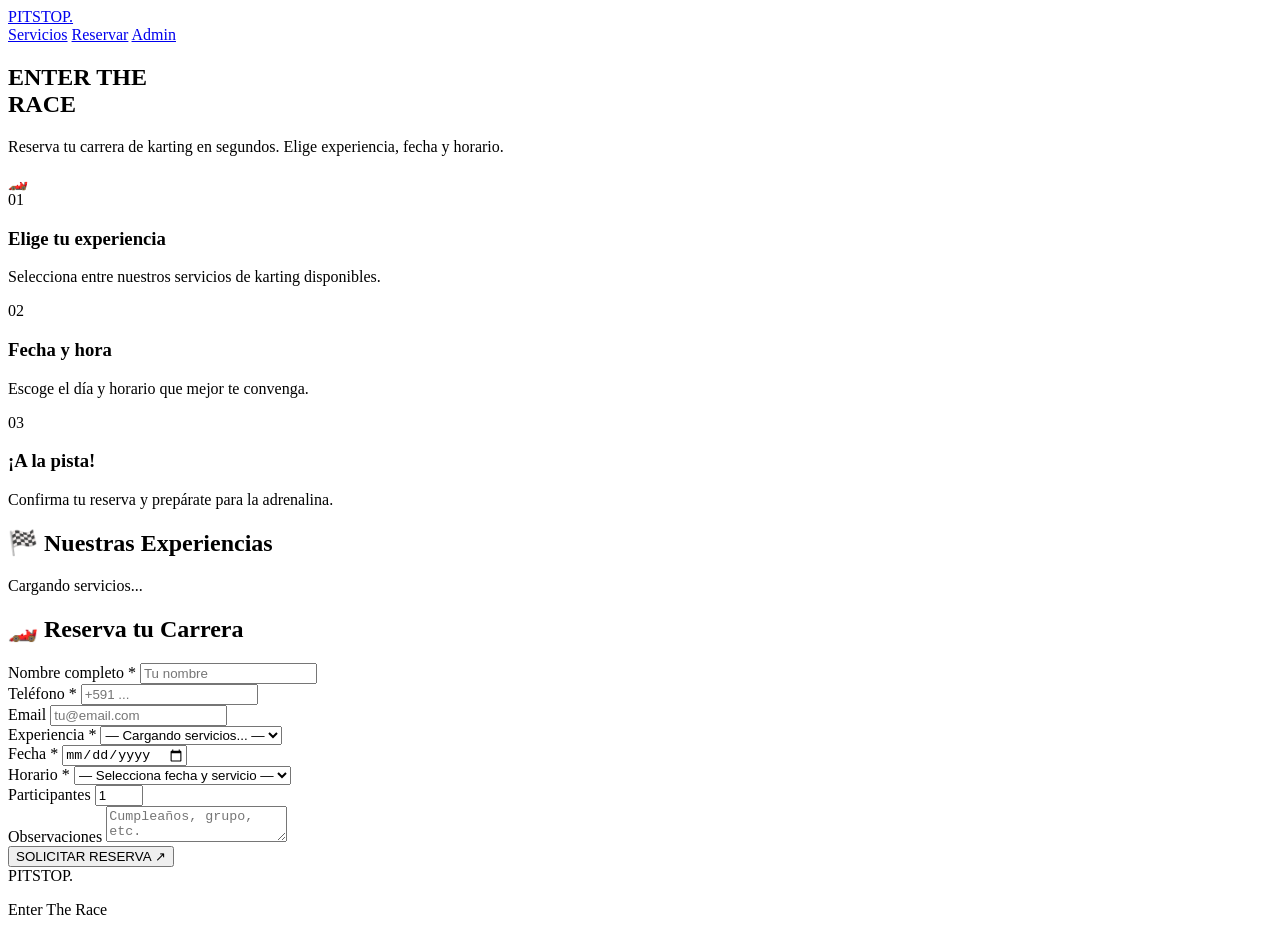
==== index.html @ bdfd72cf "Add files via upload" ====
<!DOCTYPE html>
<html lang="es">
<head>
  <meta charset="UTF-8">
  <meta name="viewport" content="width=device-width, initial-scale=1.0">
  <meta name="theme-color" content="#090b10">
  <meta name="description" content="PITSTOP — Reserva tu carrera de karting. Elige experiencia, fecha y horario.">
  <title>PITSTOP — Enter The Race</title>
  <link rel="manifest" href="./manifest.json">
  <link rel="icon" type="image/png" sizes="192x192" href="./icons/icon-192.png">
  <link rel="apple-touch-icon" href="./icons/icon-192.png">
  <link rel="stylesheet" href="./css/styles.css">
</head>
<body>

  <!-- HEADER -->
  <header class="header">
    <a href="./index.html" class="logo">
      <span class="logo-pit">PIT</span><span class="logo-stop">STOP</span><span class="logo-dot">.</span>
    </a>
    <nav class="header-nav">
      <a href="#servicios">Servicios</a>
      <a href="#reservar">Reservar</a>
      <a href="./admin.html">Admin</a>
    </nav>
  </header>

  <!-- HERO -->
  <section class="hero">
    <div class="semaforo">
      <div class="semaforo-light"></div>
      <div class="semaforo-light"></div>
      <div class="semaforo-light"></div>
      <div class="semaforo-light"></div>
      <div class="semaforo-light"></div>
    </div>
    <h1>ENTER THE<br><span style="color:var(--red)">RACE</span></h1>
    <p>Reserva tu carrera de karting en segundos. Elige experiencia, fecha y horario.</p>
    <div class="kart-track">
      <span class="kart-emoji">🏎️</span>
    </div>
  </section>

  <!-- STEPS -->
  <div class="steps">
    <div class="step">
      <div class="step-num">01</div>
      <h3>Elige tu experiencia</h3>
      <p>Selecciona entre nuestros servicios de karting disponibles.</p>
    </div>
    <div class="step">
      <div class="step-num">02</div>
      <h3>Fecha y hora</h3>
      <p>Escoge el día y horario que mejor te convenga.</p>
    </div>
    <div class="step">
      <div class="step-num">03</div>
      <h3>¡A la pista!</h3>
      <p>Confirma tu reserva y prepárate para la adrenalina.</p>
    </div>
  </div>

  <!-- SERVICIOS -->
  <section id="servicios" class="section">
    <h2 class="section-title">🏁 Nuestras <span>Experiencias</span></h2>
    <div id="services-container" class="services-grid">
      <div class="loading-overlay"><span class="spinner"></span> Cargando servicios...</div>
    </div>
  </section>

  <!-- FORMULARIO RESERVA -->
  <section id="reservar" class="section">
    <h2 class="section-title">🏎️ Reserva tu <span>Carrera</span></h2>
    <div class="form-card">
      <form id="reservation-form" autocomplete="off">
        <div class="form-group">
          <label for="nombre">Nombre completo *</label>
          <input type="text" id="nombre" required placeholder="Tu nombre">
        </div>
        <div class="form-row">
          <div class="form-group">
            <label for="telefono">Teléfono *</label>
            <input type="tel" id="telefono" required placeholder="+591 ...">
          </div>
          <div class="form-group">
            <label for="email">Email</label>
            <input type="email" id="email" placeholder="tu@email.com">
          </div>
        </div>
        <div class="form-group">
          <label for="servicio">Experiencia *</label>
          <select id="servicio" required>
            <option value="">— Cargando servicios... —</option>
          </select>
        </div>
        <div class="form-row">
          <div class="form-group">
            <label for="fecha">Fecha *</label>
            <input type="date" id="fecha" required>
          </div>
          <div class="form-group">
            <label for="hora">Horario *</label>
            <select id="hora" required>
              <option value="">— Selecciona fecha y servicio —</option>
            </select>
          </div>
        </div>
        <div class="form-group">
          <label for="participantes">Participantes</label>
          <input type="number" id="participantes" min="1" max="10" value="1">
        </div>
        <div class="form-group">
          <label for="observaciones">Observaciones</label>
          <textarea id="observaciones" placeholder="Cumpleaños, grupo, etc."></textarea>
        </div>
        <button type="submit" id="btn-submit" class="btn btn-primary">
          SOLICITAR RESERVA ↗
        </button>
      </form>
      <div id="status-msg" class="status-msg"></div>
    </div>
  </section>

  <!-- FOOTER -->
  <footer class="footer">
    <div class="footer-brand">
      <span class="logo-pit">PIT</span><span class="logo-stop">STOP</span><span class="logo-dot">.</span>
    </div>
    <p class="footer-tagline">Enter The Race</p>
  </footer>

  <!-- SCRIPTS -->
  <script src="./js/api.js"></script>
  <script src="./js/app.js"></script>

  <!-- SERVICE WORKER -->
  <script>
    if ("serviceWorker" in navigator) {
      navigator.serviceWorker.register("./sw.js").catch(function(err) {
        console.warn("SW registro falló:", err);
      });
    }
  </script>

</body>
</html>
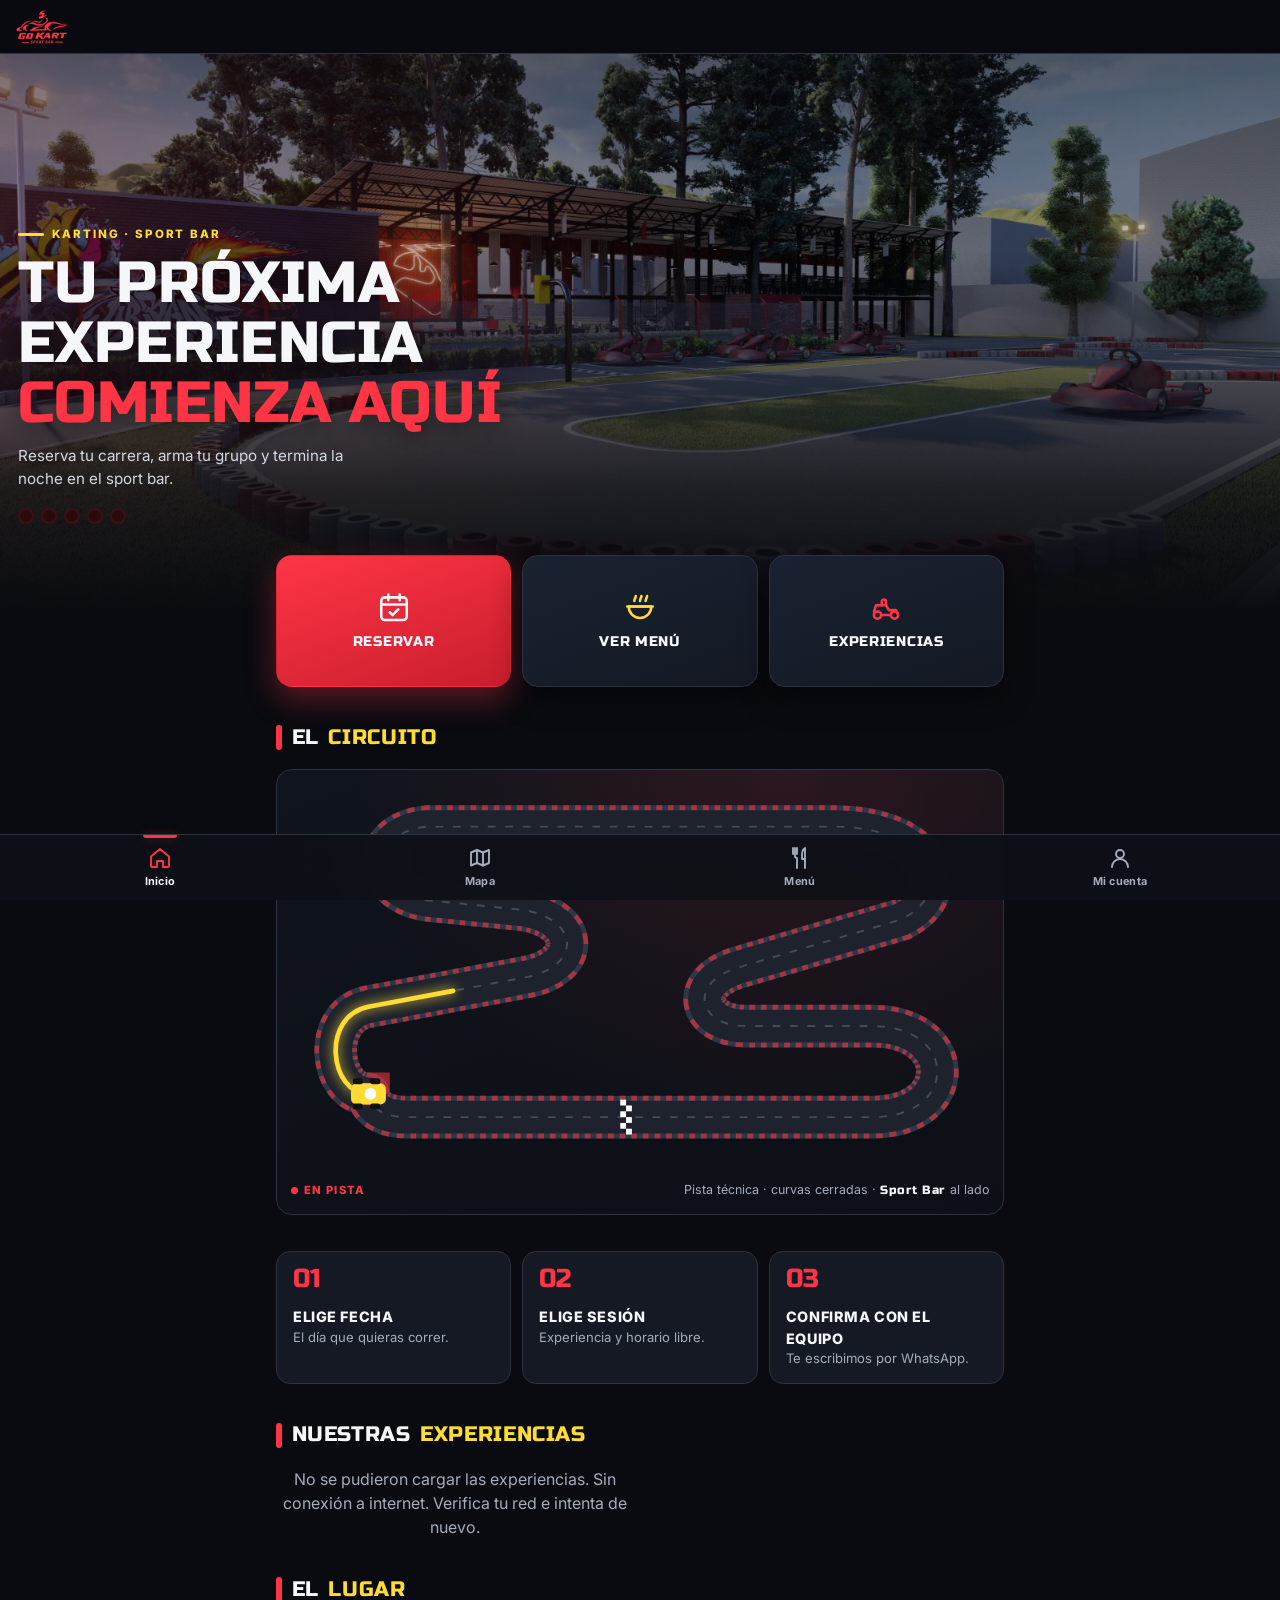
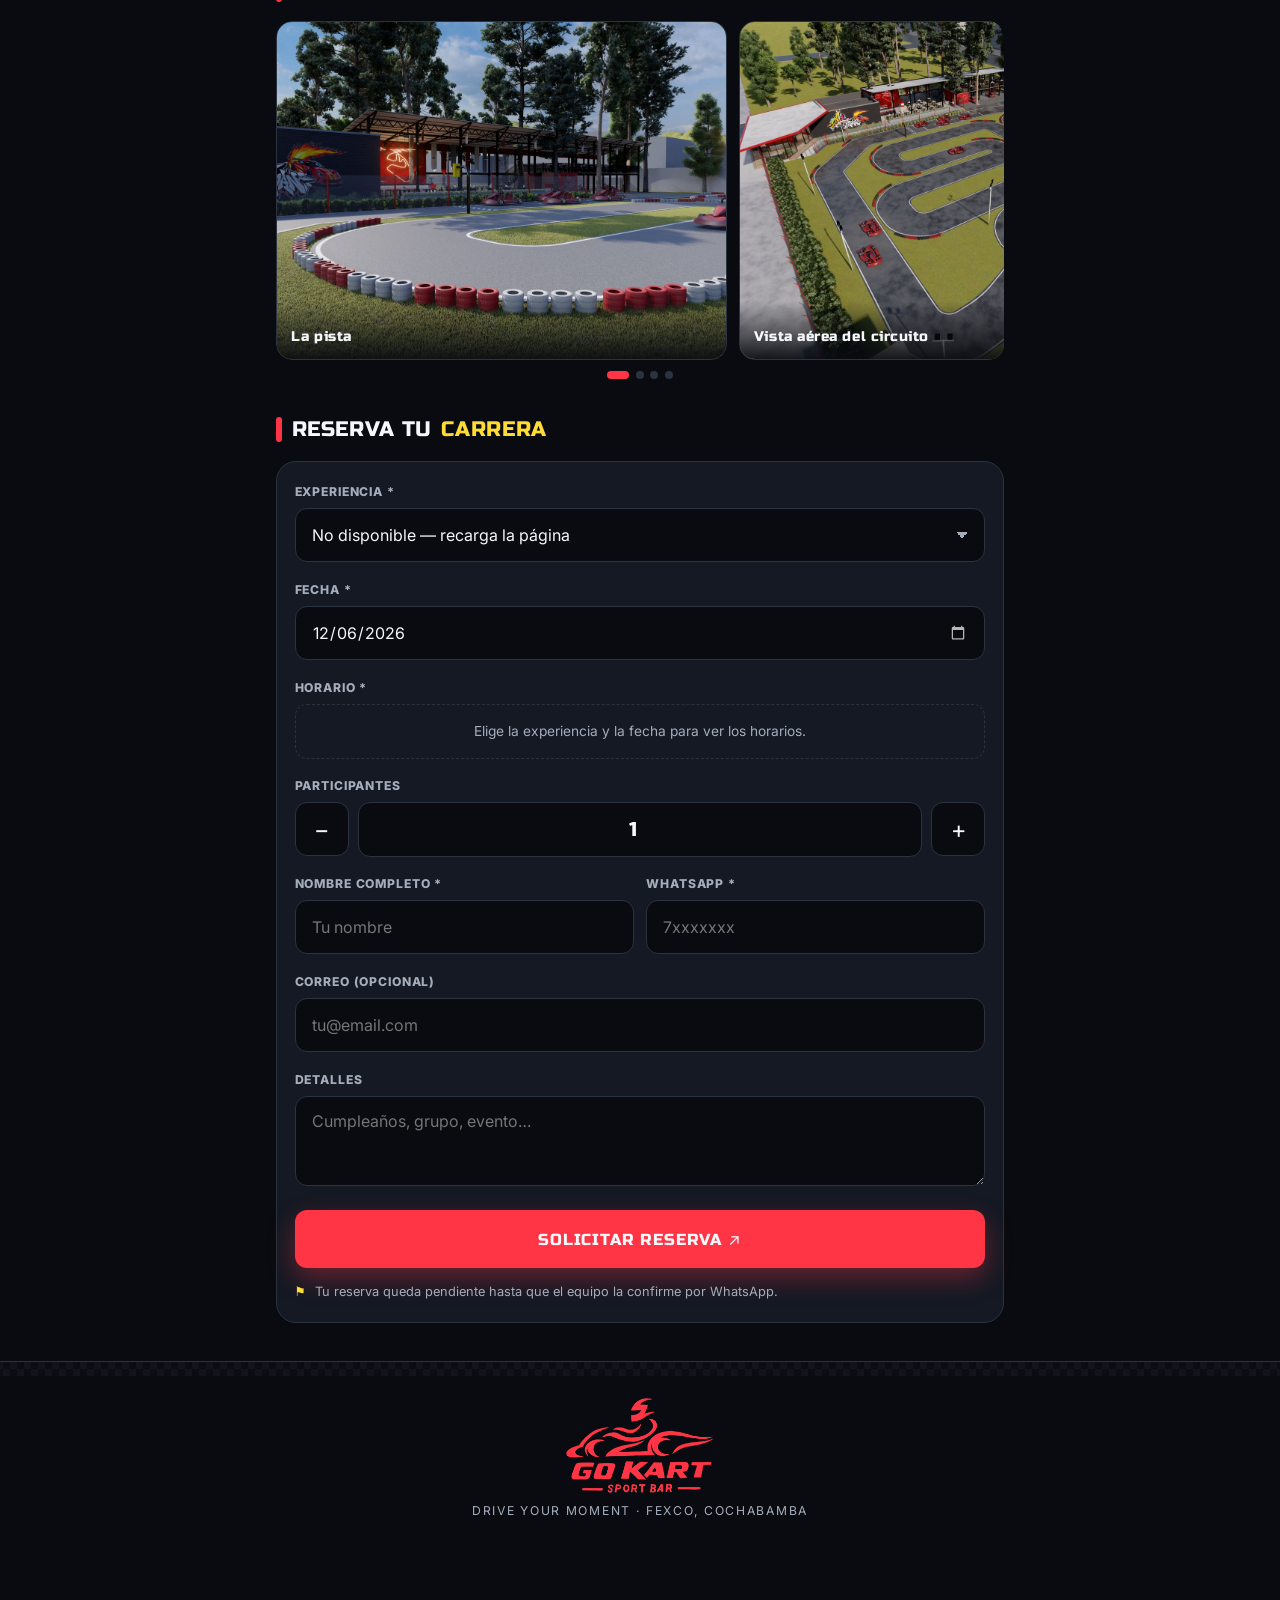
==== commit 5e0e5d12: "Rediseño GO KART SPORT BAR + limpieza de duplicados en la raíz - Tema racing oscuro, splash con neum" ====
--- a/index.html
+++ b/index.html
@@ -2,145 +2,228 @@
 <html lang="es">
 <head>
   <meta charset="UTF-8">
-  <meta name="viewport" content="width=device-width, initial-scale=1.0">
+  <meta name="viewport" content="width=device-width, initial-scale=1.0, viewport-fit=cover">
   <meta name="theme-color" content="#090b10">
-  <meta name="description" content="PITSTOP — Reserva tu carrera de karting. Elige experiencia, fecha y horario.">
-  <title>PITSTOP — Enter The Race</title>
+  <meta name="description" content="GO KART SPORT BAR — Reserva tu carrera de karting, mira el menú y descubre la pista.">
+  <title>GO KART SPORT BAR — Reservas</title>
   <link rel="manifest" href="./manifest.json">
   <link rel="icon" type="image/png" sizes="192x192" href="./icons/icon-192.png">
   <link rel="apple-touch-icon" href="./icons/icon-192.png">
+  <meta name="apple-mobile-web-app-capable" content="yes">
+  <meta name="apple-mobile-web-app-status-bar-style" content="black-translucent">
+  <link rel="preload" as="image" href="./img/logo.png">
   <link rel="stylesheet" href="./css/styles.css">
 </head>
-<body>
-
-  <!-- HEADER -->
+<body class="con-nav">
+
+  <!-- PANTALLA DE CARGA -->
+  <div id="splash" class="splash" role="status" aria-label="Cargando">
+    <img src="./img/logo.png" alt="GO KART SPORT BAR" class="splash-logo">
+    <div class="neumatico" aria-hidden="true"></div>
+    <div class="splash-barra"><span id="splash-progreso"></span></div>
+    <p class="splash-txt">PREPARANDO EL CIRCUITO</p>
+  </div>
+
+  <!-- CABECERA -->
   <header class="header">
-    <a href="./index.html" class="logo">
-      <span class="logo-pit">PIT</span><span class="logo-stop">STOP</span><span class="logo-dot">.</span>
-    </a>
-    <nav class="header-nav">
-      <a href="#servicios">Servicios</a>
-      <a href="#reservar">Reservar</a>
-      <a href="./admin.html">Admin</a>
-    </nav>
+    <a href="./index.html" class="header-logo" aria-label="GO KART SPORT BAR — inicio">
+      <img src="./img/logo.png" alt="GO KART SPORT BAR">
+    </a>
+    <span id="estado" class="estado-pill hidden"><i></i><span></span></span>
   </header>
 
   <!-- HERO -->
   <section class="hero">
-    <div class="semaforo">
-      <div class="semaforo-light"></div>
-      <div class="semaforo-light"></div>
-      <div class="semaforo-light"></div>
-      <div class="semaforo-light"></div>
-      <div class="semaforo-light"></div>
-    </div>
-    <h1>ENTER THE<br><span style="color:var(--red)">RACE</span></h1>
-    <p>Reserva tu carrera de karting en segundos. Elige experiencia, fecha y horario.</p>
-    <div class="kart-track">
-      <span class="kart-emoji">🏎️</span>
-    </div>
-  </section>
-
-  <!-- STEPS -->
-  <div class="steps">
-    <div class="step">
-      <div class="step-num">01</div>
-      <h3>Elige tu experiencia</h3>
-      <p>Selecciona entre nuestros servicios de karting disponibles.</p>
-    </div>
-    <div class="step">
-      <div class="step-num">02</div>
-      <h3>Fecha y hora</h3>
-      <p>Escoge el día y horario que mejor te convenga.</p>
-    </div>
-    <div class="step">
-      <div class="step-num">03</div>
-      <h3>¡A la pista!</h3>
-      <p>Confirma tu reserva y prepárate para la adrenalina.</p>
-    </div>
-  </div>
-
-  <!-- SERVICIOS -->
-  <section id="servicios" class="section">
-    <h2 class="section-title">🏁 Nuestras <span>Experiencias</span></h2>
+    <span class="hero-kicker">Karting · Sport Bar</span>
+    <h1>Tu próxima experiencia <em>comienza aquí</em></h1>
+    <p>Reserva tu carrera, arma tu grupo y termina la noche en el sport bar.</p>
+    <div class="semaforo" aria-hidden="true">
+      <div class="semaforo-light"></div><div class="semaforo-light"></div><div class="semaforo-light"></div>
+      <div class="semaforo-light"></div><div class="semaforo-light"></div>
+    </div>
+  </section>
+
+  <!-- ACCESOS -->
+  <nav class="accesos" aria-label="Accesos rápidos">
+    <a href="#reservar" class="acceso principal">
+      <svg viewBox="0 0 24 24" fill="none" stroke="currentColor" stroke-width="1.8" stroke-linecap="round" stroke-linejoin="round" aria-hidden="true"><rect x="3" y="4.5" width="18" height="16" rx="2.5"/><path d="M3 9.5h18M8 2.5v4M16 2.5v4"/><path d="m9 15 2 2 4-4"/></svg>
+      <span>RESERVAR</span>
+    </a>
+    <a href="./menu.html" class="acceso">
+      <svg viewBox="0 0 24 24" fill="none" stroke="#ffdc35" stroke-width="1.8" stroke-linecap="round" stroke-linejoin="round" aria-hidden="true"><path d="M4 11h16a8 8 0 0 1-16 0Z"/><path d="M3 11h18M8 7c0-1.5 1-2 1-3.5M12 7c0-1.5 1-2 1-3.5M16 7c0-1.5 1-2 1-3.5"/></svg>
+      <span>VER MENÚ</span>
+    </a>
+    <a href="#experiencias" class="acceso">
+      <svg viewBox="0 0 24 24" fill="none" stroke="#ff3545" stroke-width="1.8" stroke-linecap="round" stroke-linejoin="round" aria-hidden="true"><circle cx="6" cy="17" r="2.6"/><circle cx="18" cy="17" r="2.6"/><path d="M8.6 17h6.8M3.5 14.5 5 10h7l2 3.5h5l1.5 3"/><path d="M9 10V7.5a1.5 1.5 0 0 1 3 0V10"/></svg>
+      <span>EXPERIENCIAS</span>
+    </a>
+  </nav>
+
+  <!-- MINI CIRCUITO -->
+  <section class="section">
+    <h2 class="section-title">El <span>circuito</span></h2>
+    <div class="circuito-card">
+      <svg viewBox="0 0 360 200" role="img" aria-label="Circuito con karts dando vueltas">
+        <defs>
+          <path id="trazado" d="M40 160 C20 160 15 120 40 115 L120 100 C150 95 150 70 120 65 L70 60 C40 55 40 25 70 22 L280 22 C330 22 345 55 315 70 L230 95 C205 103 210 125 235 125 L300 125 C345 125 345 172 300 172 L60 172 C45 172 40 165 40 160 Z"/>
+          <g id="kart">
+            <rect x="-9" y="-5.5" width="18" height="11" rx="3" fill="currentColor"/>
+            <rect x="-6" y="-8" width="5" height="3" rx="1" fill="#111"/><rect x="-6" y="5" width="5" height="3" rx="1" fill="#111"/>
+            <rect x="3" y="-8" width="5" height="3" rx="1" fill="#111"/><rect x="3" y="5" width="5" height="3" rx="1" fill="#111"/>
+            <circle cx="-1" cy="0" r="3" fill="#fff"/>
+          </g>
+        </defs>
+        <use href="#trazado" class="pista-borde"/>
+        <use href="#trazado" class="pista-pianos"/>
+        <use href="#trazado" class="pista-asfalto"/>
+        <use href="#trazado" class="pista-linea"/>
+        <path d="M40 160 C20 160 15 120 40 115 L120 100 C150 95 150 70 120 65 L70 60 C40 55 40 25 70 22 L280 22 C330 22 345 55 315 70 L230 95 C205 103 210 125 235 125 L300 125 C345 125 345 172 300 172 L60 172 C45 172 40 165 40 160 Z" class="pista-luz" pathLength="100"/>
+        <g class="meta" transform="translate(170 163)">
+          <rect x="0" y="0" width="3" height="3"/><rect x="3" y="3" width="3" height="3"/><rect x="0" y="6" width="3" height="3"/>
+          <rect x="3" y="9" width="3" height="3"/><rect x="0" y="12" width="3" height="3"/><rect x="3" y="15" width="3" height="3"/>
+        </g>
+        <use href="#kart" class="kart-mini" style="color:#ff3545"/>
+        <use href="#kart" class="kart-mini dos" style="color:#ffdc35"/>
+      </svg>
+      <div class="circuito-info">
+        <span class="en-vivo">EN PISTA</span>
+        <span>Pista técnica · curvas cerradas · <b>Sport Bar</b> al lado</span>
+      </div>
+    </div>
+  </section>
+
+  <!-- PASOS -->
+  <section class="section">
+    <div class="steps">
+      <div class="step"><div class="step-num">01</div><div><h3>Elige fecha</h3><p>El día que quieras correr.</p></div></div>
+      <div class="step"><div class="step-num">02</div><div><h3>Elige sesión</h3><p>Experiencia y horario libre.</p></div></div>
+      <div class="step"><div class="step-num">03</div><div><h3>Confirma con el equipo</h3><p>Te escribimos por WhatsApp.</p></div></div>
+    </div>
+  </section>
+
+  <!-- EXPERIENCIAS (desde la API) -->
+  <section id="experiencias" class="section">
+    <h2 class="section-title">Nuestras <span>experiencias</span></h2>
     <div id="services-container" class="services-grid">
-      <div class="loading-overlay"><span class="spinner"></span> Cargando servicios...</div>
-    </div>
-  </section>
-
-  <!-- FORMULARIO RESERVA -->
+      <div class="esqueleto"></div><div class="esqueleto"></div>
+    </div>
+  </section>
+
+  <!-- GALERÍA -->
+  <section class="section">
+    <h2 class="section-title">El <span>lugar</span></h2>
+    <div class="carrusel">
+      <div class="carrusel-pista" id="carrusel">
+        <figure class="carrusel-item"><img src="./img/render-pista.jpg" alt="Pista de karting con neumáticos rojos y blancos" loading="lazy"><figcaption>La pista</figcaption></figure>
+        <figure class="carrusel-item"><img src="./img/render-aereo.jpg" alt="Vista aérea del circuito y el sport bar" loading="lazy"><figcaption>Vista aérea del circuito</figcaption></figure>
+        <figure class="carrusel-item"><img src="./img/galeria-mural.jpg" alt="Mural de GO KART SPORT BAR con dos pilotos" loading="lazy"><figcaption>Sport Bar</figcaption></figure>
+        <figure class="carrusel-item"><img src="./img/como-llegar.jpg" alt="Mapa de cómo llegar: FEXCO, puerta 1B, Circuito Bolivia" loading="lazy"><figcaption>Cómo llegar · FEXCO</figcaption></figure>
+      </div>
+      <div class="carrusel-puntos" id="carrusel-puntos" aria-hidden="true"></div>
+    </div>
+  </section>
+
+  <!-- RESERVA -->
   <section id="reservar" class="section">
-    <h2 class="section-title">🏎️ Reserva tu <span>Carrera</span></h2>
+    <h2 class="section-title">Reserva tu <span>carrera</span></h2>
     <div class="form-card">
-      <form id="reservation-form" autocomplete="off">
-        <div class="form-group">
-          <label for="nombre">Nombre completo *</label>
-          <input type="text" id="nombre" required placeholder="Tu nombre">
+      <form id="reservation-form" autocomplete="on" novalidate>
+        <div class="form-group">
+          <label for="servicio">Experiencia *</label>
+          <select id="servicio" required>
+            <option value="">Cargando experiencias…</option>
+          </select>
+        </div>
+        <div class="form-group">
+          <label for="fecha">Fecha *</label>
+          <input type="date" id="fecha" required>
+        </div>
+        <div class="form-group">
+          <span class="form-label" id="horas-label">Horario *</span>
+          <div id="horas" class="chips" role="radiogroup" aria-labelledby="horas-label">
+            <div class="chips-vacio">Elige la experiencia y la fecha para ver los horarios.</div>
+          </div>
+        </div>
+        <div class="form-group">
+          <label for="participantes">Participantes</label>
+          <div class="contador">
+            <button type="button" id="menos" aria-label="Menos participantes">−</button>
+            <input type="number" id="participantes" min="1" max="10" value="1" inputmode="numeric">
+            <button type="button" id="mas" aria-label="Más participantes">+</button>
+          </div>
+          <p class="form-ayuda" id="cupo-ayuda"></p>
         </div>
         <div class="form-row">
           <div class="form-group">
-            <label for="telefono">Teléfono *</label>
-            <input type="tel" id="telefono" required placeholder="+591 ...">
+            <label for="nombre">Nombre completo *</label>
+            <input type="text" id="nombre" required placeholder="Tu nombre" autocomplete="name">
           </div>
           <div class="form-group">
-            <label for="email">Email</label>
-            <input type="email" id="email" placeholder="tu@email.com">
-          </div>
-        </div>
-        <div class="form-group">
-          <label for="servicio">Experiencia *</label>
-          <select id="servicio" required>
-            <option value="">— Cargando servicios... —</option>
-          </select>
-        </div>
-        <div class="form-row">
-          <div class="form-group">
-            <label for="fecha">Fecha *</label>
-            <input type="date" id="fecha" required>
-          </div>
-          <div class="form-group">
-            <label for="hora">Horario *</label>
-            <select id="hora" required>
-              <option value="">— Selecciona fecha y servicio —</option>
-            </select>
-          </div>
-        </div>
-        <div class="form-group">
-          <label for="participantes">Participantes</label>
-          <input type="number" id="participantes" min="1" max="10" value="1">
-        </div>
-        <div class="form-group">
-          <label for="observaciones">Observaciones</label>
-          <textarea id="observaciones" placeholder="Cumpleaños, grupo, etc."></textarea>
-        </div>
-        <button type="submit" id="btn-submit" class="btn btn-primary">
-          SOLICITAR RESERVA ↗
-        </button>
+            <label for="telefono">WhatsApp *</label>
+            <input type="tel" id="telefono" required placeholder="7xxxxxxx" autocomplete="tel" inputmode="tel">
+          </div>
+        </div>
+        <div class="form-group">
+          <label for="email">Correo (opcional)</label>
+          <input type="email" id="email" placeholder="tu@email.com" autocomplete="email">
+        </div>
+        <div class="form-group">
+          <label for="observaciones">Detalles</label>
+          <textarea id="observaciones" placeholder="Cumpleaños, grupo, evento…"></textarea>
+        </div>
+        <button type="submit" id="btn-submit" class="btn btn-primary">Solicitar reserva ↗</button>
+        <p class="aviso-reserva"><b>⚑</b> Tu reserva queda pendiente hasta que el equipo la confirme por WhatsApp.</p>
       </form>
-      <div id="status-msg" class="status-msg"></div>
-    </div>
-  </section>
-
-  <!-- FOOTER -->
+      <div id="status-msg" class="status-msg" role="alert"></div>
+    </div>
+  </section>
+
+  <!-- PIE -->
   <footer class="footer">
-    <div class="footer-brand">
-      <span class="logo-pit">PIT</span><span class="logo-stop">STOP</span><span class="logo-dot">.</span>
-    </div>
-    <p class="footer-tagline">Enter The Race</p>
+    <img src="./img/logo.png" alt="GO KART SPORT BAR" loading="lazy">
+    <p class="footer-tagline">Drive your moment · FEXCO, Cochabamba</p>
   </footer>
 
-  <!-- SCRIPTS -->
+  <!-- CONFIRMACIÓN -->
+  <div id="confirmacion" class="modal" role="dialog" aria-modal="true" aria-labelledby="confirm-titulo">
+    <div class="confeti" id="confeti"></div>
+    <div class="modal-caja">
+      <div class="bandera-wrap"><div class="bandera" aria-hidden="true"><div class="bandera-palo"></div><div class="bandera-tela"></div></div></div>
+      <h2 class="confirm-titulo" id="confirm-titulo">¡Reserva enviada!</h2>
+      <p class="confirm-sub">El equipo la revisará y te confirmará por WhatsApp.</p>
+      <div class="confirm-datos" id="confirm-datos"></div>
+      <div class="confirm-acciones">
+        <a id="btn-whatsapp" class="btn btn-whatsapp" href="#" target="_blank" rel="noopener">
+          <svg width="20" height="20" viewBox="0 0 24 24" fill="currentColor" aria-hidden="true"><path d="M12 2a10 10 0 0 0-8.6 15.1L2 22l5-1.3A10 10 0 1 0 12 2Zm0 18.2a8.2 8.2 0 0 1-4.2-1.2l-.3-.2-3 .8.8-2.9-.2-.3A8.2 8.2 0 1 1 12 20.2Zm4.5-6.1c-.2-.1-1.5-.7-1.7-.8-.2-.1-.4-.1-.6.1l-.8 1c-.1.2-.3.2-.5.1a6.7 6.7 0 0 1-3.3-2.9c-.2-.4.3-.4.8-1.3.1-.2 0-.3 0-.4l-.8-1.8c-.2-.5-.4-.4-.6-.4h-.5a1 1 0 0 0-.7.3 3 3 0 0 0-.9 2.2 5.2 5.2 0 0 0 1.1 2.7 11.8 11.8 0 0 0 4.5 4c1.7.7 2.4.8 3.2.7.5-.1 1.5-.6 1.7-1.2.2-.6.2-1.1.2-1.2-.1-.1-.2-.2-.4-.3Z"/></svg>
+          Compartir por WhatsApp
+        </a>
+        <button type="button" id="btn-otra" class="btn btn-ghost">Hacer otra reserva</button>
+      </div>
+    </div>
+  </div>
+
+  <!-- NAVEGACIÓN INFERIOR -->
+  <nav class="bottom-nav" aria-label="Navegación principal">
+    <a href="./index.html" class="on" aria-current="page">
+      <svg viewBox="0 0 24 24" fill="none" stroke="currentColor" stroke-width="1.9" stroke-linecap="round" stroke-linejoin="round" aria-hidden="true"><path d="M3 10.5 12 3l9 7.5V20a1 1 0 0 1-1 1h-5v-6h-6v6H4a1 1 0 0 1-1-1Z"/></svg>Inicio
+    </a>
+    <a href="./mapa.html">
+      <svg viewBox="0 0 24 24" fill="none" stroke="currentColor" stroke-width="1.9" stroke-linecap="round" stroke-linejoin="round" aria-hidden="true"><path d="m9 4-6 2.5v13L9 17l6 2.5 6-2.5v-13L15 6.5Z"/><path d="M9 4v13M15 6.5v13"/></svg>Mapa
+    </a>
+    <a href="./menu.html">
+      <svg viewBox="0 0 24 24" fill="none" stroke="currentColor" stroke-width="1.9" stroke-linecap="round" stroke-linejoin="round" aria-hidden="true"><path d="M7 2v8a2 2 0 0 0 2 2v10M5 2v6M9 2v6M17 22V2c-2 1-3 3.5-3 7v4h3"/></svg>Menú
+    </a>
+    <a href="./cuenta.html">
+      <svg viewBox="0 0 24 24" fill="none" stroke="currentColor" stroke-width="1.9" stroke-linecap="round" stroke-linejoin="round" aria-hidden="true"><circle cx="12" cy="8" r="4"/><path d="M4 21a8 8 0 0 1 16 0"/></svg>Mi cuenta
+    </a>
+  </nav>
+
   <script src="./js/api.js"></script>
   <script src="./js/app.js"></script>
-
-  <!-- SERVICE WORKER -->
   <script>
     if ("serviceWorker" in navigator) {
-      navigator.serviceWorker.register("./sw.js").catch(function(err) {
-        console.warn("SW registro falló:", err);
-      });
+      navigator.serviceWorker.register("./sw.js").catch(err => console.warn("SW registro falló:", err));
     }
   </script>
-
 </body>
 </html>
--- a/css/styles.css
+++ b/css/styles.css
@@ -0,0 +1,532 @@
+/* ============================================================
+   GO KART SPORT BAR — styles.css  (tema racing oscuro, mobile-first)
+   ============================================================ */
+@import url('https://fonts.googleapis.com/css2?family=Inter:wght@400;500;600;700;800;900&family=Russo+One&display=swap');
+
+:root {
+  --red: #ff3545;
+  --red-dark: #c81e2d;
+  --red-glow: rgba(255, 53, 69, .35);
+  --yellow: #ffdc35;
+  --yellow-glow: rgba(255, 220, 53, .25);
+  --black: #090b10;
+  --panel: #141923;
+  --panel-2: #1a2130;
+  --panel-hover: #1c2636;
+  --line: #2b3340;
+  --white: #f5f7fb;
+  --muted: #a5adbb;
+  --green: #22c55e;
+  --orange: #f59e0b;
+  --radius: 16px;
+  --nav-h: 66px;
+  --safe-b: env(safe-area-inset-bottom, 0px);
+  --font-display: 'Russo One', 'Inter', system-ui, sans-serif;
+}
+
+*, *::before, *::after { box-sizing: border-box; margin: 0; padding: 0; }
+html { scroll-behavior: smooth; -webkit-tap-highlight-color: transparent; }
+body {
+  font-family: 'Inter', system-ui, -apple-system, sans-serif;
+  background: var(--black);
+  color: var(--white);
+  line-height: 1.5;
+  min-height: 100vh;
+  -webkit-font-smoothing: antialiased;
+  overflow-x: hidden;
+}
+img { max-width: 100%; display: block; }
+a { color: inherit; }
+button { font-family: inherit; }
+:focus-visible { outline: 2px solid var(--yellow); outline-offset: 2px; }
+.con-nav { padding-bottom: calc(var(--nav-h) + var(--safe-b) + 12px); }
+
+/* ---------- SPLASH / CARGA ---------- */
+.splash {
+  position: fixed; inset: 0; z-index: 1000;
+  background: radial-gradient(ellipse at 50% 40%, #1c1015 0%, var(--black) 65%);
+  display: flex; flex-direction: column; align-items: center; justify-content: center; gap: 28px;
+  transition: opacity .45s ease, visibility .45s;
+}
+.splash.fuera { opacity: 0; visibility: hidden; }
+.splash-logo { width: min(64vw, 300px); filter: drop-shadow(0 0 24px var(--red-glow)); }
+.neumatico {
+  width: 92px; height: 92px; border-radius: 50%; position: relative;
+  background:
+    radial-gradient(circle, #c9ced8 0 17%, #6b7280 17.5% 22%, #1d222c 22.5% 52%, transparent 52.5%),
+    repeating-conic-gradient(#0d0f14 0 9deg, #262b36 9deg 18deg);
+  box-shadow: 0 0 0 4px #0d0f14, 0 10px 30px rgba(0,0,0,.6);
+  animation: girar .7s linear infinite;
+}
+.neumatico::after {   /* rayos del aro */
+  content: ""; position: absolute; inset: 28%; border-radius: 50%;
+  background: repeating-conic-gradient(transparent 0 26deg, var(--red) 26deg 34deg);
+  -webkit-mask: radial-gradient(circle, transparent 0 32%, #000 33% 70%, transparent 71%);
+          mask: radial-gradient(circle, transparent 0 32%, #000 33% 70%, transparent 71%);
+}
+.splash-barra {
+  width: min(70vw, 280px); height: 10px; border-radius: 99px; overflow: hidden;
+  background: #1d222c; border: 1px solid var(--line);
+}
+.splash-barra span {
+  display: block; height: 100%; width: 0%; border-radius: 99px;
+  background: repeating-linear-gradient(-45deg, var(--red) 0 10px, #ff6170 10px 20px);
+  background-size: 28px 28px; animation: rayas .6s linear infinite;
+  transition: width .35s ease; box-shadow: 0 0 12px var(--red-glow);
+}
+.splash-txt {
+  font-family: var(--font-display); letter-spacing: .14em; font-size: .78rem; color: var(--muted);
+}
+.splash-txt::after { content: ""; animation: puntos 1.2s steps(4) infinite; }
+@keyframes girar { to { transform: rotate(360deg); } }
+@keyframes rayas { to { background-position: 28px 0; } }
+@keyframes puntos { 0% { content: ""; } 25% { content: "."; } 50% { content: ".."; } 75% { content: "..."; } }
+
+/* ---------- CABECERA ---------- */
+.header {
+  position: sticky; top: 0; z-index: 100;
+  background: rgba(9, 11, 16, .88);
+  backdrop-filter: blur(12px); -webkit-backdrop-filter: blur(12px);
+  border-bottom: 1px solid var(--line);
+  padding: .6rem 1rem;
+  display: flex; align-items: center; justify-content: space-between; gap: .75rem;
+}
+.header-logo img { height: 34px; width: auto; }
+.estado-pill {
+  display: inline-flex; align-items: center; gap: .4rem;
+  font-size: .72rem; font-weight: 700; letter-spacing: .04em; text-transform: uppercase;
+  padding: .35rem .7rem; border-radius: 99px; background: var(--panel); border: 1px solid var(--line); color: var(--muted);
+}
+.estado-pill i { width: 8px; height: 8px; border-radius: 50%; background: var(--green); box-shadow: 0 0 8px var(--green); }
+.estado-pill.cerrado i { background: var(--muted); box-shadow: none; }
+.header-nav { display: flex; align-items: center; }
+.header-nav a {
+  color: var(--muted); font-size: .85rem; font-weight: 600;
+  text-decoration: none; margin-left: 1rem; transition: color .2s;
+}
+.header-nav a:hover { color: var(--white); }
+/* compatibilidad: logo en texto (panel admin) */
+.logo { font-size: 1.25rem; font-weight: 900; font-style: italic; letter-spacing: .04em; text-decoration: none; font-family: var(--font-display); }
+.logo-pit { color: var(--red); }
+.logo-stop { color: var(--white); }
+.logo-dot { color: var(--yellow); }
+
+/* ---------- HERO ---------- */
+.hero {
+  position: relative; overflow: hidden;
+  min-height: 62vh; display: flex; flex-direction: column; justify-content: flex-end;
+  padding: 2rem 1.1rem 5.5rem;
+  background: #111 url('../img/render-pista.jpg') center / cover no-repeat;
+}
+.hero::before {
+  content: ""; position: absolute; inset: 0;
+  background:
+    linear-gradient(180deg, rgba(9,11,16,.55) 0%, rgba(9,11,16,.25) 35%, rgba(9,11,16,.85) 78%, var(--black) 100%),
+    linear-gradient(90deg, rgba(255,53,69,.18), transparent 60%);
+}
+.hero > * { position: relative; }
+.hero-kicker {
+  display: inline-flex; align-items: center; gap: .5rem; align-self: flex-start;
+  font-size: .72rem; font-weight: 800; letter-spacing: .16em; text-transform: uppercase;
+  color: var(--yellow); margin-bottom: .7rem;
+}
+.hero-kicker::before { content: ""; width: 26px; height: 3px; background: var(--yellow); border-radius: 2px; }
+.hero h1 {
+  font-family: var(--font-display); font-weight: 400;
+  font-size: clamp(1.9rem, 8.6vw, 3.6rem); line-height: 1.04; letter-spacing: .01em;
+  text-transform: uppercase; max-width: 15ch; text-shadow: 0 4px 24px rgba(0,0,0,.6);
+}
+.hero h1 em { font-style: normal; color: var(--red); }
+.hero p { color: #d3d8e2; max-width: 34ch; margin-top: .7rem; font-size: .95rem; }
+
+/* Semáforo */
+.semaforo { display: flex; gap: .45rem; margin-top: 1.1rem; }
+.semaforo-light {
+  width: 16px; height: 16px; border-radius: 50%;
+  background: #2a0a0c; border: 2px solid #3a1215;
+  animation: lightOn 2.5s ease-in-out infinite;
+}
+.semaforo-light:nth-child(2) { animation-delay: .25s; }
+.semaforo-light:nth-child(3) { animation-delay: .5s; }
+.semaforo-light:nth-child(4) { animation-delay: .75s; }
+.semaforo-light:nth-child(5) { animation-delay: 1s; }
+@keyframes lightOn {
+  0%, 100% { background: #2a0a0c; box-shadow: none; }
+  30%, 70% { background: var(--red); box-shadow: 0 0 12px var(--red-glow); }
+}
+
+/* ---------- ACCESOS (3 cards grandes) ---------- */
+.accesos {
+  display: grid; grid-template-columns: repeat(3, 1fr); gap: .7rem;
+  padding: 0 1rem; margin-top: -3.6rem; position: relative; z-index: 2;
+  max-width: 760px; margin-left: auto; margin-right: auto;
+}
+.acceso {
+  display: flex; flex-direction: column; align-items: center; justify-content: center; gap: .55rem;
+  min-height: 112px; padding: 1rem .5rem; text-align: center; text-decoration: none;
+  background: linear-gradient(160deg, var(--panel-2), var(--panel));
+  border: 1px solid var(--line); border-radius: var(--radius);
+  box-shadow: 0 12px 30px rgba(0,0,0,.45);
+  transition: transform .18s, border-color .18s;
+}
+.acceso:active { transform: scale(.97); }
+.acceso:hover { border-color: var(--red); }
+.acceso svg { width: 34px; height: 34px; }
+.acceso span { font-family: var(--font-display); font-size: .78rem; letter-spacing: .05em; line-height: 1.2; }
+.acceso.principal { background: linear-gradient(160deg, var(--red), var(--red-dark)); border-color: transparent; box-shadow: 0 12px 30px var(--red-glow); }
+
+/* ---------- SECCIONES ---------- */
+.section { padding: 2.2rem 1rem 0; max-width: 760px; margin: 0 auto; }
+.section-title {
+  font-family: var(--font-display); font-weight: 400;
+  font-size: 1.3rem; text-transform: uppercase; letter-spacing: .03em;
+  margin-bottom: 1rem; display: flex; align-items: center; gap: .6rem;
+}
+.section-title::before { content: ""; width: 6px; height: 1.2em; border-radius: 3px; background: var(--red); }
+.section-title span { color: var(--yellow); }
+.section-sub { color: var(--muted); font-size: .9rem; margin: -.5rem 0 1rem; }
+
+/* ---------- MINI CIRCUITO ---------- */
+.circuito-card {
+  position: relative; overflow: hidden;
+  background:
+    radial-gradient(ellipse at 70% 0%, rgba(255,53,69,.12), transparent 60%),
+    linear-gradient(160deg, #10141c, #0c0f15);
+  border: 1px solid var(--line); border-radius: var(--radius); padding: .9rem;
+}
+.circuito-card svg { width: 100%; height: auto; display: block; }
+.pista-borde { fill: none; stroke: #2f3746; stroke-width: 22; stroke-linecap: round; stroke-linejoin: round; }
+.pista-asfalto { fill: none; stroke: #1d222c; stroke-width: 17; stroke-linecap: round; stroke-linejoin: round; }
+.pista-pianos { fill: none; stroke: var(--red); stroke-width: 22; stroke-dasharray: 3 3; stroke-linecap: butt; opacity: .55; }
+.pista-linea { fill: none; stroke: rgba(255,255,255,.18); stroke-width: 1; stroke-dasharray: 4 5; }
+.pista-luz {
+  fill: none; stroke: var(--yellow); stroke-width: 2.4; stroke-linecap: round;
+  stroke-dasharray: 9 91; filter: drop-shadow(0 0 3px var(--yellow));
+  animation: luz 7s linear infinite;
+}
+@keyframes luz { to { stroke-dashoffset: -100; } }
+.meta rect { fill: #fff; }
+.kart-mini {
+  offset-path: path('M40 160 C20 160 15 120 40 115 L120 100 C150 95 150 70 120 65 L70 60 C40 55 40 25 70 22 L280 22 C330 22 345 55 315 70 L230 95 C205 103 210 125 235 125 L300 125 C345 125 345 172 300 172 L60 172 C45 172 40 165 40 160 Z');
+  offset-rotate: auto;
+  animation: vuelta 7s linear infinite;
+}
+.kart-mini.dos { animation-delay: -2.6s; animation-duration: 7.6s; }
+@keyframes vuelta { from { offset-distance: 0%; } to { offset-distance: 100%; } }
+@supports not (offset-path: path('M0 0')) { .kart-mini { display: none; } }
+.circuito-info {
+  display: flex; justify-content: space-between; align-items: center; gap: .5rem; margin-top: .6rem;
+  font-size: .78rem; color: var(--muted);
+}
+.circuito-info b { color: var(--white); font-family: var(--font-display); font-weight: 400; letter-spacing: .04em; }
+.en-vivo { display: inline-flex; align-items: center; gap: .35rem; color: var(--red); font-weight: 800; letter-spacing: .12em; font-size: .7rem; }
+.en-vivo::before { content: ""; width: 7px; height: 7px; border-radius: 50%; background: var(--red); animation: parpadeo 1.2s infinite; }
+@keyframes parpadeo { 50% { opacity: .2; } }
+
+/* ---------- PASOS ---------- */
+.steps { display: grid; grid-template-columns: 1fr; gap: .7rem; }
+.step {
+  display: flex; gap: .9rem; align-items: center;
+  background: var(--panel); border: 1px solid var(--line); border-radius: 14px; padding: .9rem 1rem;
+}
+.step-num { font-family: var(--font-display); font-size: 1.6rem; color: var(--red); line-height: 1; min-width: 2.2ch; }
+.step h3 { font-size: .9rem; font-weight: 800; text-transform: uppercase; letter-spacing: .04em; }
+.step p { color: var(--muted); font-size: .82rem; }
+
+/* ---------- SERVICIOS / EXPERIENCIAS ---------- */
+.services-grid { display: grid; grid-template-columns: 1fr; gap: .8rem; }
+.service-card {
+  position: relative; overflow: hidden;
+  background: var(--panel); border: 1px solid var(--line); border-radius: var(--radius);
+  padding: 1.1rem 1.1rem 1rem; transition: border-color .2s, transform .2s;
+}
+.service-card::after {
+  content: ""; position: absolute; right: -30px; top: -30px; width: 110px; height: 110px; border-radius: 50%;
+  background: radial-gradient(circle, var(--red-glow), transparent 70%);
+}
+.service-card:hover { border-color: var(--red); }
+.service-card h3 { font-family: var(--font-display); font-weight: 400; font-size: 1.05rem; letter-spacing: .02em; margin-bottom: .25rem; }
+.service-card p { color: var(--muted); font-size: .86rem; margin-bottom: .7rem; }
+.service-meta { display: flex; flex-wrap: wrap; gap: .45rem; font-size: .76rem; color: var(--muted); }
+.service-meta span { background: var(--black); border: 1px solid var(--line); border-radius: 99px; padding: .2rem .6rem; }
+.service-card .btn { margin-top: .9rem; }
+.precio { color: var(--yellow) !important; border-color: rgba(255,220,53,.35) !important; font-weight: 700; }
+
+/* ---------- GALERÍA (carrusel) ---------- */
+.carrusel { position: relative; }
+.carrusel-pista {
+  display: flex; gap: .7rem; overflow-x: auto; scroll-snap-type: x mandatory;
+  scrollbar-width: none; -webkit-overflow-scrolling: touch; border-radius: var(--radius);
+}
+.carrusel-pista::-webkit-scrollbar { display: none; }
+.carrusel-item {
+  flex: 0 0 86%; scroll-snap-align: center; position: relative; overflow: hidden;
+  border-radius: var(--radius); border: 1px solid var(--line); aspect-ratio: 4 / 3; background: var(--panel);
+}
+.carrusel-item img { width: 100%; height: 100%; object-fit: cover; }
+.carrusel-item figcaption {
+  position: absolute; left: 0; right: 0; bottom: 0; padding: 1.6rem .9rem .7rem;
+  background: linear-gradient(transparent, rgba(9,11,16,.92));
+  font-family: var(--font-display); font-size: .85rem; letter-spacing: .04em;
+}
+.carrusel-puntos { display: flex; justify-content: center; gap: .4rem; margin-top: .7rem; }
+.carrusel-puntos button {
+  width: 8px; height: 8px; border-radius: 99px; border: 0; padding: 0; background: var(--line); cursor: pointer;
+  transition: width .25s, background .25s;
+}
+.carrusel-puntos button.on { width: 22px; background: var(--red); }
+
+/* ---------- FORMULARIO ---------- */
+.form-card {
+  background: var(--panel); border: 1px solid var(--line); border-radius: 20px;
+  padding: 1.3rem 1.1rem;
+}
+.form-group { margin-bottom: 1.15rem; }
+.form-group label, .form-label {
+  display: block; font-size: .76rem; font-weight: 800;
+  text-transform: uppercase; letter-spacing: .07em;
+  color: var(--muted); margin-bottom: .45rem;
+}
+.form-group input,
+.form-group select,
+.form-group textarea {
+  width: 100%; min-height: 54px; padding: .85rem 1rem;
+  background: var(--black); border: 1.5px solid var(--line); border-radius: 12px;
+  color: var(--white); font-size: 1rem; font-family: inherit;
+  transition: border-color .2s, box-shadow .2s;
+}
+.form-group input:focus,
+.form-group select:focus,
+.form-group textarea:focus { outline: none; border-color: var(--red); box-shadow: 0 0 0 4px rgba(255,53,69,.15); }
+.form-group input[type="date"]::-webkit-calendar-picker-indicator { filter: invert(1); opacity: .7; }
+.form-group textarea { resize: vertical; min-height: 90px; }
+.form-group select { cursor: pointer; appearance: none; -webkit-appearance: none;
+  background-image: linear-gradient(45deg, transparent 50%, var(--muted) 50%), linear-gradient(135deg, var(--muted) 50%, transparent 50%);
+  background-position: calc(100% - 22px) 50%, calc(100% - 16px) 50%; background-size: 6px 6px; background-repeat: no-repeat; padding-right: 2.5rem; }
+.form-group select option { background: var(--panel); }
+.form-row { display: grid; grid-template-columns: 1fr; gap: 0 .8rem; }
+.form-ayuda { color: var(--muted); font-size: .78rem; margin-top: .35rem; }
+
+/* Selector de horarios (chips) */
+.chips { display: grid; grid-template-columns: repeat(auto-fill, minmax(86px, 1fr)); gap: .5rem; }
+.chip-hora {
+  min-height: 58px; padding: .45rem .3rem; border-radius: 12px; cursor: pointer;
+  background: var(--black); border: 1.5px solid var(--line); color: var(--white);
+  display: flex; flex-direction: column; align-items: center; justify-content: center; gap: 1px;
+  transition: border-color .15s, background .15s, transform .1s;
+}
+.chip-hora b { font-family: var(--font-display); font-weight: 400; font-size: 1.02rem; letter-spacing: .03em; }
+.chip-hora small { font-size: .66rem; color: var(--muted); font-weight: 600; }
+.chip-hora:active { transform: scale(.96); }
+.chip-hora.on { background: var(--red); border-color: var(--red); box-shadow: 0 6px 18px var(--red-glow); }
+.chip-hora.on small { color: #ffe3e6; }
+.chip-hora.pocos small { color: var(--yellow); }
+.chip-hora:disabled { opacity: .35; cursor: not-allowed; text-decoration: line-through; }
+.chips-vacio {
+  grid-column: 1 / -1; text-align: center; padding: 1rem; color: var(--muted); font-size: .86rem;
+  border: 1.5px dashed var(--line); border-radius: 12px;
+}
+
+/* Contador de participantes */
+.contador { display: flex; align-items: center; gap: .6rem; }
+.contador button {
+  width: 54px; height: 54px; border-radius: 12px; border: 1.5px solid var(--line); background: var(--black);
+  color: var(--white); font-size: 1.5rem; cursor: pointer;
+}
+.contador button:active { background: var(--panel-hover); }
+.contador input { text-align: center; font-family: var(--font-display); font-size: 1.25rem !important; flex: 1; }
+
+/* ---------- BOTONES ---------- */
+.btn {
+  display: inline-flex; align-items: center; justify-content: center; gap: .5rem;
+  padding: .8rem 1.6rem; min-height: 48px; border: none; border-radius: 12px;
+  font-family: inherit; font-size: .95rem; font-weight: 800;
+  cursor: pointer; transition: all .2s; text-decoration: none;
+}
+.btn-primary {
+  background: var(--red); color: var(--white); width: 100%; min-height: 58px;
+  font-family: var(--font-display); font-weight: 400; text-transform: uppercase; letter-spacing: .05em; font-size: 1.02rem;
+  box-shadow: 0 10px 26px var(--red-glow);
+}
+.btn-primary:hover { background: #e62e3d; }
+.btn-primary:disabled { opacity: .5; cursor: not-allowed; box-shadow: none; }
+.btn-whatsapp { background: #25d366; color: #062b14; width: 100%; min-height: 54px; }
+.btn-ghost { background: transparent; color: var(--white); border: 1.5px solid var(--line); width: 100%; }
+.btn-sm { padding: .4rem .8rem; min-height: 34px; font-size: .78rem; border-radius: 8px; }
+.btn-confirm { background: var(--green); color: #000; }
+.btn-cancel { background: var(--red); color: var(--white); }
+.btn-pending { background: var(--orange); color: #000; }
+.btn-outline { background: transparent; border: 1px solid var(--line); color: var(--muted); }
+.btn-outline:hover { border-color: var(--white); color: var(--white); }
+
+/* ---------- MENSAJES ---------- */
+.status-msg {
+  margin-top: 1rem; padding: .85rem 1rem; border-radius: 12px;
+  font-size: .9rem; text-align: center; display: none;
+}
+.status-msg.show { display: block; }
+.status-msg.success { background: rgba(34,197,94,.15); color: var(--green); border: 1px solid rgba(34,197,94,.3); }
+.status-msg.error { background: rgba(255,53,69,.15); color: #ff8a94; border: 1px solid rgba(255,53,69,.3); }
+.status-msg.info { background: rgba(255,220,53,.1); color: var(--yellow); border: 1px solid rgba(255,220,53,.2); }
+.aviso-reserva { display: flex; gap: .55rem; color: var(--muted); font-size: .8rem; margin-top: .9rem; line-height: 1.4; }
+.aviso-reserva b { color: var(--yellow); }
+
+/* ---------- CONFIRMACIÓN (bandera a cuadros) ---------- */
+.modal {
+  position: fixed; inset: 0; z-index: 900; display: flex; align-items: flex-end; justify-content: center;
+  background: rgba(5,6,9,.78); backdrop-filter: blur(6px); -webkit-backdrop-filter: blur(6px);
+  opacity: 0; visibility: hidden; transition: opacity .25s, visibility .25s;
+}
+.modal.on { opacity: 1; visibility: visible; }
+.modal-caja {
+  width: 100%; max-width: 480px; max-height: 92vh; overflow-y: auto;
+  background: var(--panel); border: 1px solid var(--line); border-bottom: 0;
+  border-radius: 24px 24px 0 0; padding: 1.4rem 1.2rem calc(1.2rem + var(--safe-b));
+  transform: translateY(40px); transition: transform .3s cubic-bezier(.2,.9,.3,1.2);
+}
+.modal.on .modal-caja { transform: none; }
+.bandera-wrap { display: flex; justify-content: center; padding: .4rem 0 1rem; }
+.bandera { position: relative; width: 120px; height: 92px; }
+.bandera-palo { position: absolute; left: 6px; top: 0; bottom: -10px; width: 5px; border-radius: 3px; background: linear-gradient(#e5e7eb, #9ca3af); }
+.bandera-tela {
+  position: absolute; left: 11px; top: 4px; width: 100px; height: 64px;
+  background: repeating-conic-gradient(#f5f7fb 0 25%, #0b0d12 0 50%) 0 0 / 20px 20px;
+  border-radius: 2px 6px 6px 2px; transform-origin: left center;
+  animation: ondear 1s ease-in-out infinite alternate;
+  -webkit-mask: linear-gradient(#000, #000); filter: drop-shadow(0 6px 10px rgba(0,0,0,.5));
+}
+@keyframes ondear {
+  0% { transform: perspective(200px) rotateY(0deg) skewY(0deg); }
+  50% { transform: perspective(200px) rotateY(-18deg) skewY(-4deg); }
+  100% { transform: perspective(200px) rotateY(8deg) skewY(3deg); }
+}
+.modal.on .bandera { animation: entrada .6s cubic-bezier(.2,.9,.3,1.4); }
+@keyframes entrada { from { transform: scale(.4) rotate(-20deg); opacity: 0; } }
+.confirm-titulo { font-family: var(--font-display); font-size: 1.5rem; text-align: center; text-transform: uppercase; letter-spacing: .02em; }
+.confirm-sub { text-align: center; color: var(--muted); font-size: .88rem; margin: .3rem 0 1rem; }
+.confirm-datos { background: var(--black); border: 1px solid var(--line); border-radius: 14px; padding: .4rem .9rem; margin-bottom: 1rem; }
+.confirm-datos div { display: flex; justify-content: space-between; gap: 1rem; padding: .5rem 0; border-bottom: 1px solid var(--line); font-size: .9rem; }
+.confirm-datos div:last-child { border-bottom: 0; }
+.confirm-datos span { color: var(--muted); }
+.confirm-datos b { text-align: right; }
+.codigo { font-family: var(--font-display); letter-spacing: .1em; color: var(--yellow); }
+.confirm-acciones { display: grid; gap: .6rem; }
+.confeti { position: absolute; inset: 0; pointer-events: none; overflow: hidden; }
+.confeti i {
+  position: absolute; top: -12px; width: 8px; height: 14px; border-radius: 2px;
+  animation: caer 1.6s ease-in forwards;
+}
+@keyframes caer { to { transform: translateY(105vh) rotate(540deg); opacity: .4; } }
+
+/* ---------- NAVEGACIÓN INFERIOR ---------- */
+.bottom-nav {
+  position: fixed; left: 0; right: 0; bottom: 0; z-index: 200;
+  height: calc(var(--nav-h) + var(--safe-b)); padding-bottom: var(--safe-b);
+  display: grid; grid-template-columns: repeat(4, 1fr);
+  background: rgba(13, 16, 23, .94); backdrop-filter: blur(14px); -webkit-backdrop-filter: blur(14px);
+  border-top: 1px solid var(--line);
+}
+.bottom-nav a {
+  display: flex; flex-direction: column; align-items: center; justify-content: center; gap: 3px;
+  text-decoration: none; color: var(--muted); font-size: .68rem; font-weight: 700; letter-spacing: .03em;
+  position: relative; transition: color .2s;
+}
+.bottom-nav svg { width: 24px; height: 24px; }
+.bottom-nav a.on { color: var(--white); }
+.bottom-nav a.on svg { color: var(--red); }
+.bottom-nav a.on::before {
+  content: ""; position: absolute; top: 0; width: 34px; height: 3px; border-radius: 0 0 3px 3px; background: var(--red);
+  box-shadow: 0 0 10px var(--red-glow);
+}
+
+/* ---------- FOOTER ---------- */
+.footer {
+  text-align: center; padding: 2.2rem 1rem 1.6rem; margin-top: 2.4rem;
+  border-top: 1px solid var(--line);
+  background: repeating-conic-gradient(#11141b 0 25%, #0b0d12 0 50%) 0 0 / 14px 14px;
+  background-size: 14px 14px; background-repeat: repeat-x; background-position: top; background-clip: padding-box;
+}
+.footer img { width: 150px; margin: 0 auto .5rem; }
+.footer-brand { font-size: 1.1rem; font-weight: 900; font-style: italic; letter-spacing: .06em; margin-bottom: .25rem; }
+.footer-tagline { color: var(--muted); font-size: .76rem; letter-spacing: .14em; text-transform: uppercase; }
+
+/* ---------- PÁGINAS INTERNAS (mapa, menú, cuenta) ---------- */
+.page-head { padding: 1.3rem 1rem .4rem; max-width: 760px; margin: 0 auto; }
+.page-head h1 { font-family: var(--font-display); font-weight: 400; font-size: 1.6rem; text-transform: uppercase; }
+.page-head p { color: var(--muted); font-size: .9rem; }
+.tabs {
+  position: sticky; top: 55px; z-index: 50; display: flex; gap: .5rem; overflow-x: auto; scrollbar-width: none;
+  padding: .7rem 1rem; background: rgba(9,11,16,.92); backdrop-filter: blur(10px); -webkit-backdrop-filter: blur(10px);
+}
+.tabs::-webkit-scrollbar { display: none; }
+.tab {
+  flex: 0 0 auto; min-height: 42px; padding: .5rem 1.05rem; border-radius: 99px; cursor: pointer;
+  background: var(--panel); border: 1.5px solid var(--line); color: var(--muted);
+  font-weight: 800; font-size: .85rem; letter-spacing: .02em;
+}
+.tab.on { background: var(--red); border-color: var(--red); color: #fff; box-shadow: 0 6px 18px var(--red-glow); }
+
+/* ---------- ADMIN ---------- */
+.admin-login { max-width: 380px; margin: 3rem auto; text-align: center; }
+.admin-login h2 { margin-bottom: 1.5rem; font-style: italic; }
+.stats-grid { display: grid; grid-template-columns: repeat(2, 1fr); gap: .75rem; margin-bottom: 1.5rem; }
+.stat-card { background: var(--panel); border: 1px solid var(--line); border-radius: 10px; padding: 1rem; text-align: center; }
+.stat-card .num { font-size: 1.8rem; font-weight: 900; line-height: 1.1; }
+.stat-card .label { font-size: .75rem; color: var(--muted); text-transform: uppercase; letter-spacing: .06em; margin-top: .15rem; }
+.stat-card.pendientes .num { color: var(--orange); }
+.stat-card.confirmadas .num { color: var(--green); }
+.stat-card.canceladas .num { color: var(--red); }
+.reservations-table { width: 100%; border-collapse: collapse; font-size: .82rem; }
+.reservations-table th {
+  text-align: left; padding: .6rem .5rem; font-size: .7rem;
+  text-transform: uppercase; letter-spacing: .06em; color: var(--muted); border-bottom: 1px solid var(--line);
+}
+.reservations-table td { padding: .6rem .5rem; border-bottom: 1px solid var(--line); vertical-align: top; }
+.table-scroll { overflow-x: auto; -webkit-overflow-scrolling: touch; }
+.badge { display: inline-block; padding: .15rem .5rem; border-radius: 4px; font-size: .7rem; font-weight: 700; text-transform: uppercase; }
+.badge-pendiente { background: rgba(245,158,11,.15); color: var(--orange); }
+.badge-confirmada { background: rgba(34,197,94,.15); color: var(--green); }
+.badge-cancelada { background: rgba(255,53,69,.15); color: var(--red); }
+.admin-section { background: var(--panel); border: 1px solid var(--line); border-radius: 12px; padding: 1.25rem; margin-bottom: 1.5rem; }
+.admin-section h3 { font-size: .95rem; font-weight: 800; margin-bottom: 1rem; text-transform: uppercase; letter-spacing: .04em; }
+
+/* ---------- CARGA ---------- */
+.spinner {
+  display: inline-block; width: 18px; height: 18px;
+  border: 2px solid rgba(255,255,255,.2); border-top-color: var(--white);
+  border-radius: 50%; animation: spin .6s linear infinite;
+}
+@keyframes spin { to { transform: rotate(360deg); } }
+.loading-overlay { display: flex; align-items: center; justify-content: center; padding: 2.2rem; color: var(--muted); gap: .75rem; }
+.esqueleto { background: linear-gradient(90deg, var(--panel) 0%, var(--panel-2) 50%, var(--panel) 100%); background-size: 200% 100%; animation: brillo 1.2s infinite; border-radius: var(--radius); min-height: 110px; }
+@keyframes brillo { to { background-position: -200% 0; } }
+
+/* ---------- UTILIDADES ---------- */
+.hidden { display: none !important; }
+.text-center { text-align: center; }
+.text-muted { color: var(--muted); }
+.text-sm { font-size: .85rem; }
+.mt-1 { margin-top: .5rem; }
+.mt-2 { margin-top: 1rem; }
+.mb-1 { margin-bottom: .5rem; }
+.mb-2 { margin-bottom: 1rem; }
+
+/* ---------- PANTALLAS MÁS GRANDES ---------- */
+@media (min-width: 600px) {
+  .stats-grid { grid-template-columns: repeat(4, 1fr); }
+  .steps { grid-template-columns: repeat(3, 1fr); }
+  .step { flex-direction: column; align-items: flex-start; }
+  .services-grid { grid-template-columns: repeat(2, 1fr); }
+  .form-row { grid-template-columns: 1fr 1fr; }
+  .carrusel-item { flex-basis: 62%; }
+  .acceso { min-height: 132px; }
+  .acceso span { font-size: .9rem; }
+  .modal { align-items: center; }
+  .modal-caja { border-radius: 24px; border-bottom: 1px solid var(--line); }
+}
+
+/* ---------- MENOS MOVIMIENTO ---------- */
+@media (prefers-reduced-motion: reduce) {
+  *, *::before, *::after { animation-duration: .01ms !important; animation-iteration-count: 1 !important; transition-duration: .01ms !important; }
+  .kart-mini { animation: none; offset-distance: 12%; }
+}
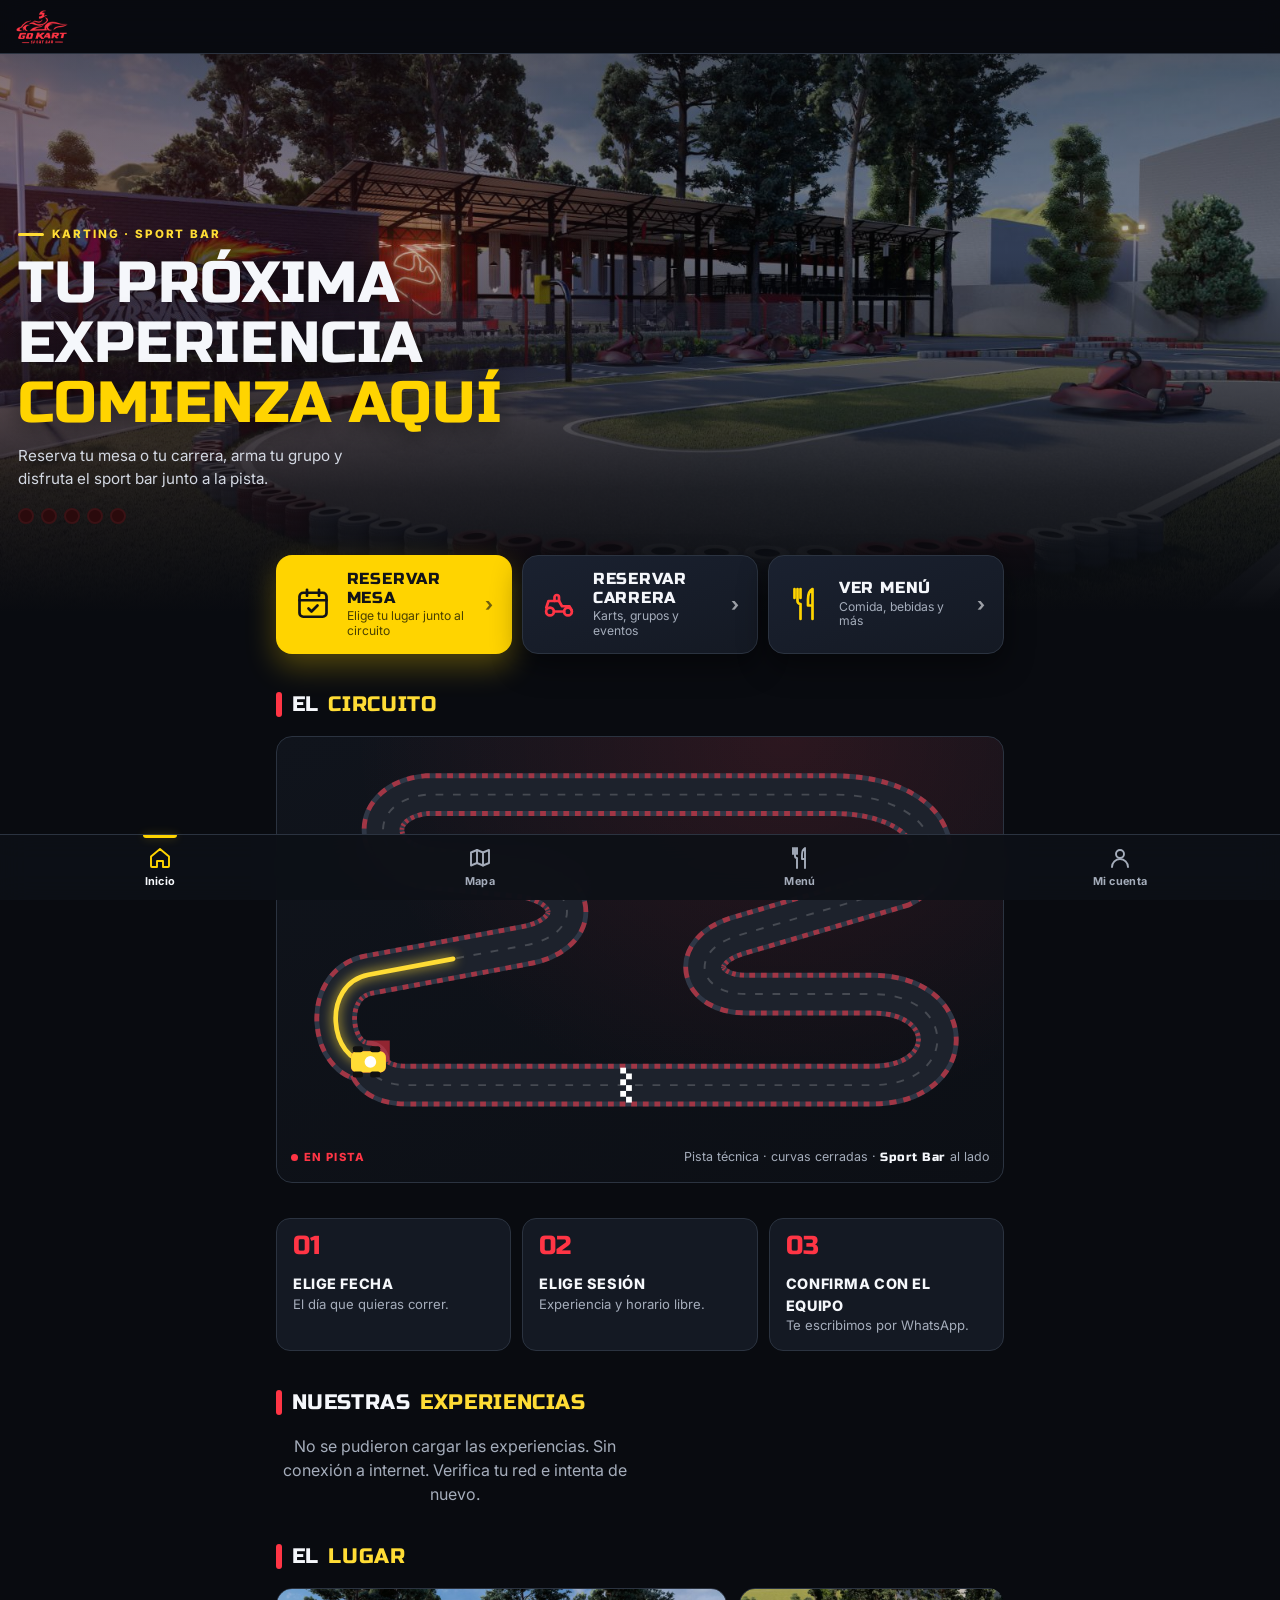
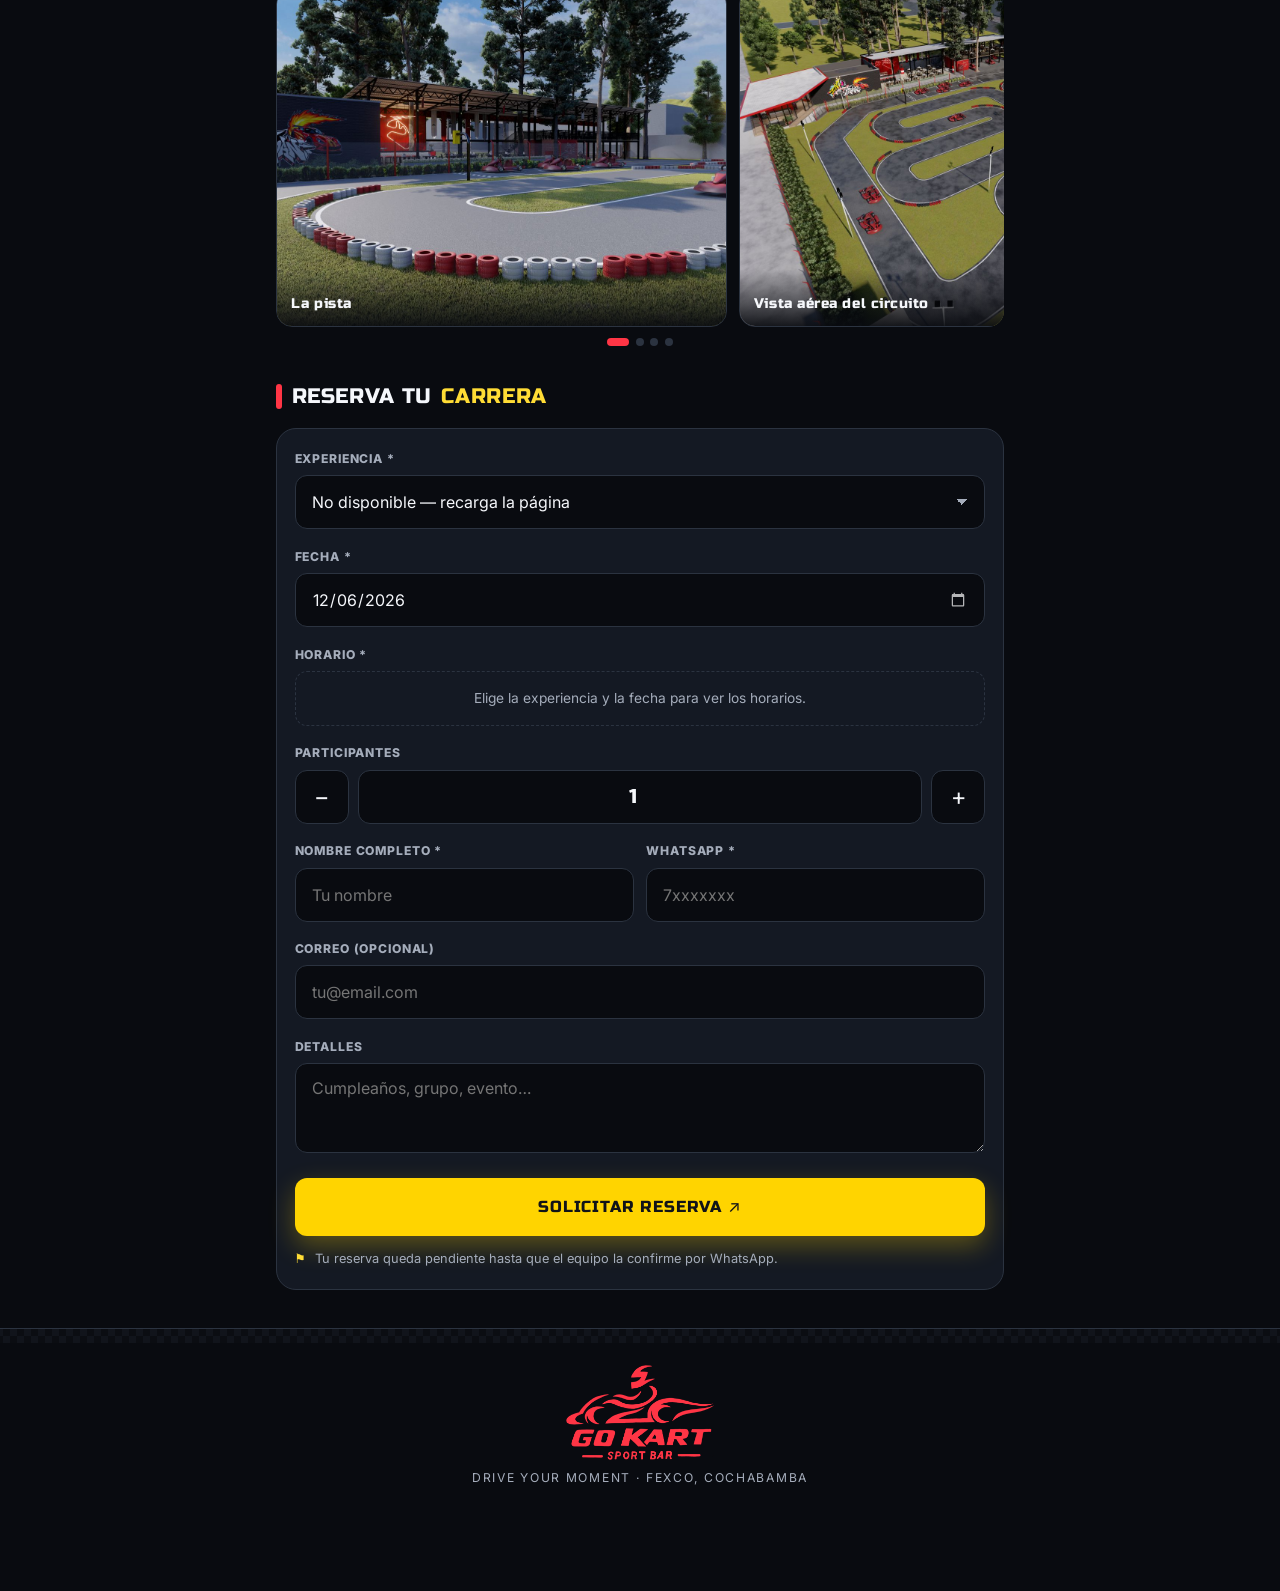
==== commit 927dbc38: "Rediseño: reserva de mesas con plano, menú con detalle y extras, panel con ocupación; caché gokart-v" ====
--- a/index.html
+++ b/index.html
@@ -36,7 +36,7 @@
   <section class="hero">
     <span class="hero-kicker">Karting · Sport Bar</span>
     <h1>Tu próxima experiencia <em>comienza aquí</em></h1>
-    <p>Reserva tu carrera, arma tu grupo y termina la noche en el sport bar.</p>
+    <p>Reserva tu mesa o tu carrera, arma tu grupo y disfruta el sport bar junto a la pista.</p>
     <div class="semaforo" aria-hidden="true">
       <div class="semaforo-light"></div><div class="semaforo-light"></div><div class="semaforo-light"></div>
       <div class="semaforo-light"></div><div class="semaforo-light"></div>
@@ -44,18 +44,18 @@
   </section>
 
   <!-- ACCESOS -->
-  <nav class="accesos" aria-label="Accesos rápidos">
-    <a href="#reservar" class="acceso principal">
+  <nav class="accesos lista" aria-label="Accesos rápidos">
+    <a href="./mesas.html" class="acceso principal">
       <svg viewBox="0 0 24 24" fill="none" stroke="currentColor" stroke-width="1.8" stroke-linecap="round" stroke-linejoin="round" aria-hidden="true"><rect x="3" y="4.5" width="18" height="16" rx="2.5"/><path d="M3 9.5h18M8 2.5v4M16 2.5v4"/><path d="m9 15 2 2 4-4"/></svg>
-      <span>RESERVAR</span>
+      <span>RESERVAR MESA<small>Elige tu lugar junto al circuito</small></span><b class="flecha" aria-hidden="true">›</b>
+    </a>
+    <a href="#reservar" class="acceso">
+      <svg viewBox="0 0 24 24" fill="none" stroke="#ff3545" stroke-width="1.8" stroke-linecap="round" stroke-linejoin="round" aria-hidden="true"><circle cx="6" cy="17" r="2.6"/><circle cx="18" cy="17" r="2.6"/><path d="M8.6 17h6.8M3.5 14.5 5 10h7l2 3.5h5l1.5 3"/><path d="M9 10V7.5a1.5 1.5 0 0 1 3 0V10"/></svg>
+      <span>RESERVAR CARRERA<small>Karts, grupos y eventos</small></span><b class="flecha" aria-hidden="true">›</b>
     </a>
     <a href="./menu.html" class="acceso">
-      <svg viewBox="0 0 24 24" fill="none" stroke="#ffdc35" stroke-width="1.8" stroke-linecap="round" stroke-linejoin="round" aria-hidden="true"><path d="M4 11h16a8 8 0 0 1-16 0Z"/><path d="M3 11h18M8 7c0-1.5 1-2 1-3.5M12 7c0-1.5 1-2 1-3.5M16 7c0-1.5 1-2 1-3.5"/></svg>
-      <span>VER MENÚ</span>
-    </a>
-    <a href="#experiencias" class="acceso">
-      <svg viewBox="0 0 24 24" fill="none" stroke="#ff3545" stroke-width="1.8" stroke-linecap="round" stroke-linejoin="round" aria-hidden="true"><circle cx="6" cy="17" r="2.6"/><circle cx="18" cy="17" r="2.6"/><path d="M8.6 17h6.8M3.5 14.5 5 10h7l2 3.5h5l1.5 3"/><path d="M9 10V7.5a1.5 1.5 0 0 1 3 0V10"/></svg>
-      <span>EXPERIENCIAS</span>
+      <svg viewBox="0 0 24 24" fill="none" stroke="#ffd400" stroke-width="1.8" stroke-linecap="round" stroke-linejoin="round" aria-hidden="true"><path d="M7 2v8a2 2 0 0 0 2 2v10M5 2v6M9 2v6M17 22V2c-2 1-3 3.5-3 7v4h3"/></svg>
+      <span>VER MENÚ<small>Comida, bebidas y más</small></span><b class="flecha" aria-hidden="true">›</b>
     </a>
   </nav>
 
@@ -207,7 +207,7 @@
     <a href="./index.html" class="on" aria-current="page">
       <svg viewBox="0 0 24 24" fill="none" stroke="currentColor" stroke-width="1.9" stroke-linecap="round" stroke-linejoin="round" aria-hidden="true"><path d="M3 10.5 12 3l9 7.5V20a1 1 0 0 1-1 1h-5v-6h-6v6H4a1 1 0 0 1-1-1Z"/></svg>Inicio
     </a>
-    <a href="./mapa.html">
+    <a href="./mesas.html">
       <svg viewBox="0 0 24 24" fill="none" stroke="currentColor" stroke-width="1.9" stroke-linecap="round" stroke-linejoin="round" aria-hidden="true"><path d="m9 4-6 2.5v13L9 17l6 2.5 6-2.5v-13L15 6.5Z"/><path d="M9 4v13M15 6.5v13"/></svg>Mapa
     </a>
     <a href="./menu.html">
--- a/css/styles.css
+++ b/css/styles.css
@@ -530,3 +530,56 @@
   *, *::before, *::after { animation-duration: .01ms !important; animation-iteration-count: 1 !important; transition-duration: .01ms !important; }
   .kart-mini { animation: none; offset-distance: 12%; }
 }
+
+/* ============================================================
+   REDISEÑO v5 — amarillo como color principal (según diseño Karting Fexco)
+   ============================================================ */
+:root { --accent: #ffd400; --accent-dark: #e0b800; --accent-glow: rgba(255, 212, 0, .30); --ink: #111318; }
+.btn-primary { background: var(--accent); color: var(--ink); box-shadow: 0 10px 26px var(--accent-glow); }
+.btn-primary:hover { background: var(--accent-dark); }
+.tab.on { background: var(--accent); border-color: var(--accent); color: var(--ink); box-shadow: 0 6px 18px var(--accent-glow); }
+.chip-hora.on { background: var(--accent); border-color: var(--accent); color: var(--ink); box-shadow: 0 6px 18px var(--accent-glow); }
+.chip-hora.on small { color: #3b3200; }
+.bottom-nav a.on svg { color: var(--accent); }
+.bottom-nav a.on::before { background: var(--accent); box-shadow: 0 0 10px var(--accent-glow); }
+.splash-barra span { background: repeating-linear-gradient(-45deg, var(--accent) 0 10px, #ffe766 10px 20px); background-size: 28px 28px; box-shadow: 0 0 12px var(--accent-glow); }
+.form-group input:focus, .form-group select:focus, .form-group textarea:focus { border-color: var(--accent); box-shadow: 0 0 0 4px rgba(255,212,0,.15); }
+.hero h1 em { color: var(--accent); }
+
+/* Accesos del inicio: lista de tarjetas con icono, título y subtítulo */
+.accesos.lista { grid-template-columns: 1fr; gap: .65rem; }
+.accesos.lista .acceso { flex-direction: row; justify-content: flex-start; text-align: left; min-height: 78px; padding: .9rem 1.1rem; gap: 1rem; }
+.accesos.lista .acceso svg { flex: 0 0 auto; width: 36px; height: 36px; }
+.accesos.lista .acceso span { font-size: .98rem; }
+.accesos.lista .acceso small { display: block; font-family: 'Inter', sans-serif; font-size: .76rem; color: var(--muted); letter-spacing: 0; margin-top: .1rem; }
+.accesos.lista .acceso.principal { background: var(--accent); color: var(--ink); box-shadow: 0 12px 30px var(--accent-glow); }
+.accesos.lista .acceso.principal small { color: #4a4000; }
+.accesos.lista .acceso:hover { border-color: var(--accent); }
+.acceso .flecha { margin-left: auto; font-size: 1.2rem; opacity: .6; }
+@media (min-width: 600px) { .accesos.lista { grid-template-columns: repeat(3, 1fr); } }
+
+/* Hoja inferior (detalle de mesa, producto, confirmar) */
+.hoja-cerrar { position: absolute; top: .8rem; right: .8rem; width: 38px; height: 38px; border-radius: 50%; border: 1px solid var(--line); background: rgba(9,11,16,.7); color: var(--white); font-size: 1.1rem; cursor: pointer; z-index: 2; }
+.modal-caja { position: relative; }
+.hoja-foto { margin: -1.4rem -1.2rem 1rem; height: 170px; background: #111 center / cover no-repeat; border-radius: 24px 24px 0 0; position: relative; }
+.hoja-foto::after { content: ""; position: absolute; inset: 0; background: linear-gradient(180deg, transparent 40%, var(--panel)); border-radius: inherit; }
+.hoja-titulo { display: flex; align-items: center; justify-content: space-between; gap: .6rem; }
+.hoja-titulo h2 { font-family: var(--font-display); font-weight: 400; font-size: 1.45rem; text-transform: uppercase; }
+.pastilla { font-size: .72rem; font-weight: 800; border-radius: 99px; padding: .25rem .7rem; }
+.pastilla.libre { background: rgba(34,197,94,.15); color: var(--green); border: 1px solid rgba(34,197,94,.35); }
+.pastilla.ocupada { background: rgba(148,155,170,.15); color: var(--muted); border: 1px solid var(--line); }
+.datos-mesa { display: grid; grid-template-columns: repeat(3, 1fr); gap: .5rem; margin: 1rem 0; }
+.datos-mesa div { background: var(--black); border: 1px solid var(--line); border-radius: 12px; padding: .6rem; text-align: center; }
+.datos-mesa small { display: block; color: var(--muted); font-size: .68rem; text-transform: uppercase; letter-spacing: .06em; }
+.datos-mesa b { font-size: .92rem; }
+.subtitulo { font-weight: 800; font-size: .85rem; text-transform: uppercase; letter-spacing: .05em; margin: .9rem 0 .55rem; }
+.nota-provisional { font-size: .72rem; color: var(--muted); text-align: center; margin-top: .8rem; }
+
+/* Panel admin: ocupación de mesas y filtro */
+.ocupa-barra { display: flex; height: 14px; border-radius: 99px; overflow: hidden; background: var(--black); border: 1px solid var(--line); }
+.ocupa-barra span { display: block; height: 100%; }
+.ocupa-leyenda { display: flex; flex-wrap: wrap; gap: 1rem; margin-top: .6rem; font-size: .8rem; color: var(--muted); }
+.ocupa-leyenda i { display: inline-block; width: 10px; height: 10px; border-radius: 50%; margin-right: .3rem; vertical-align: -1px; }
+.ocupa-leyenda b { color: var(--white); margin-left: .2rem; }
+.filtro-tipo { display: flex; gap: .5rem; overflow-x: auto; margin-bottom: .9rem; }
+.filtro-tipo .tab { min-height: 36px; padding: .35rem .9rem; font-size: .8rem; }
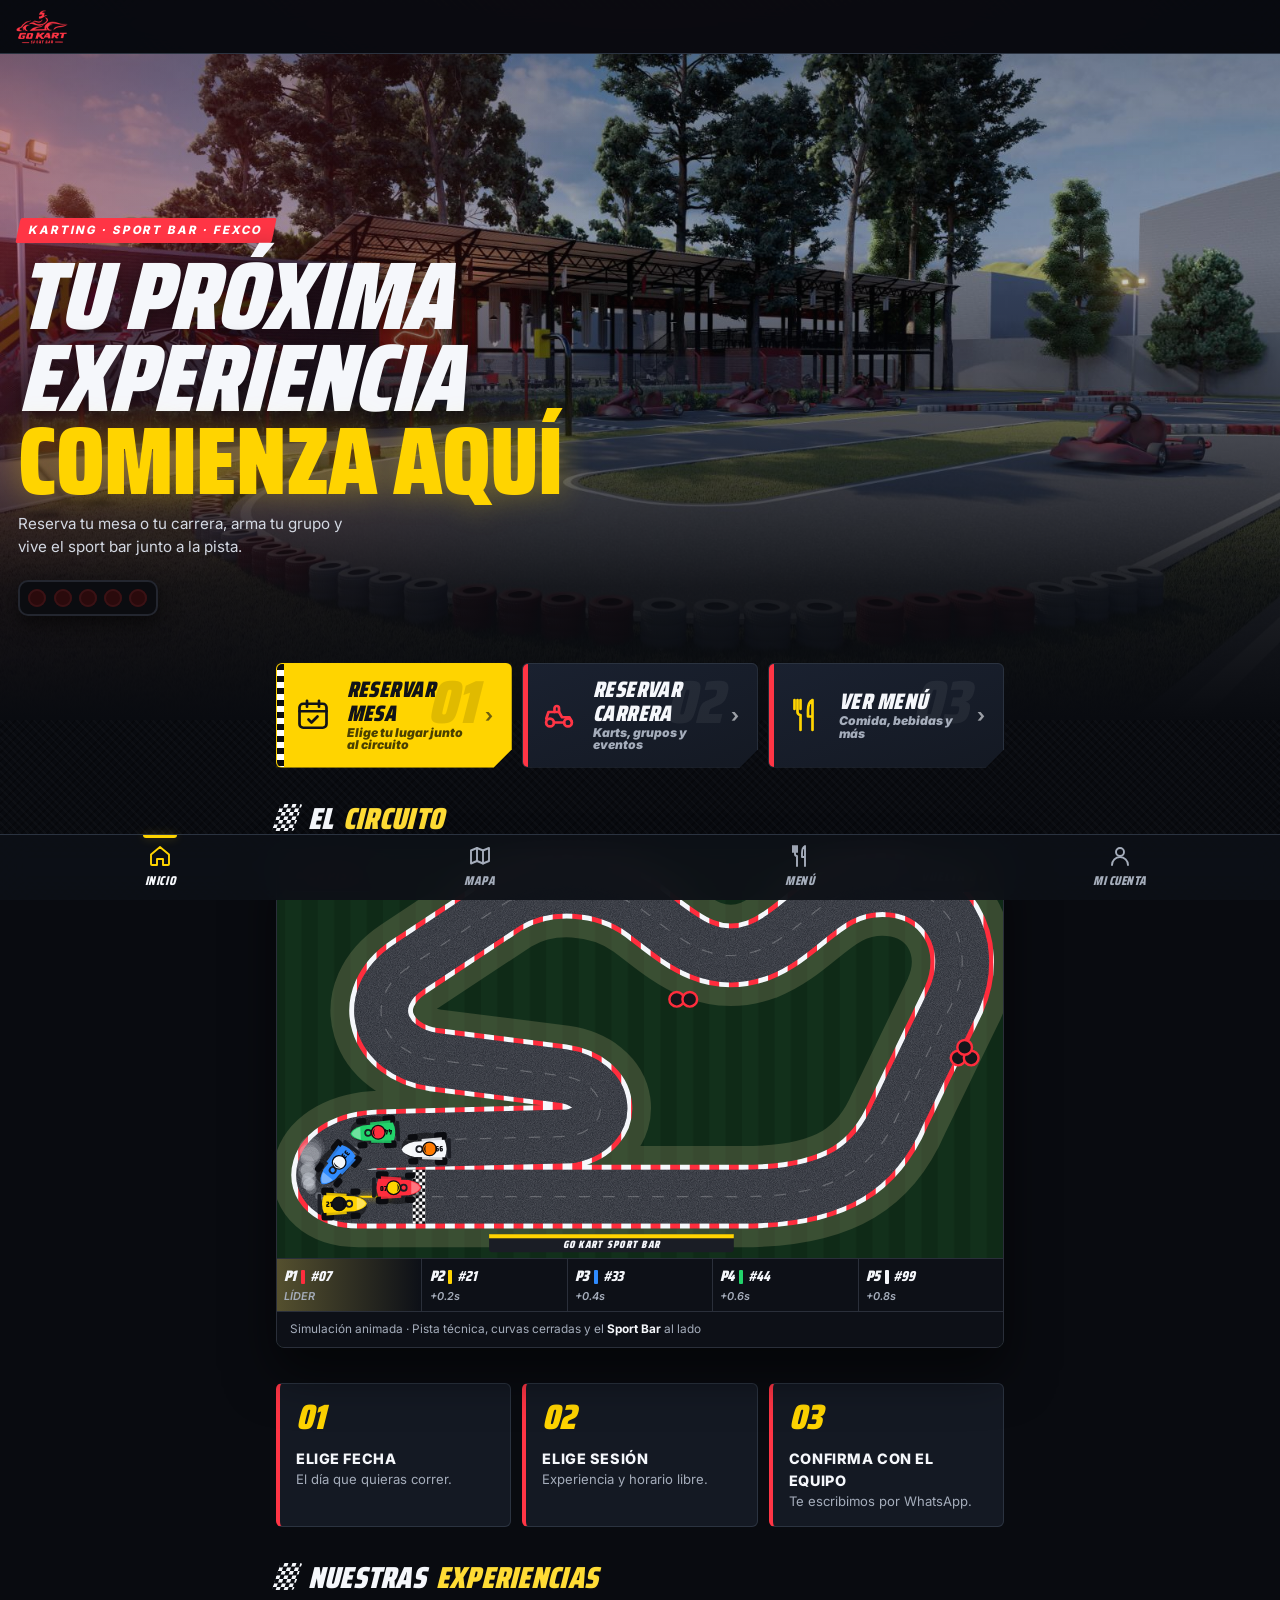
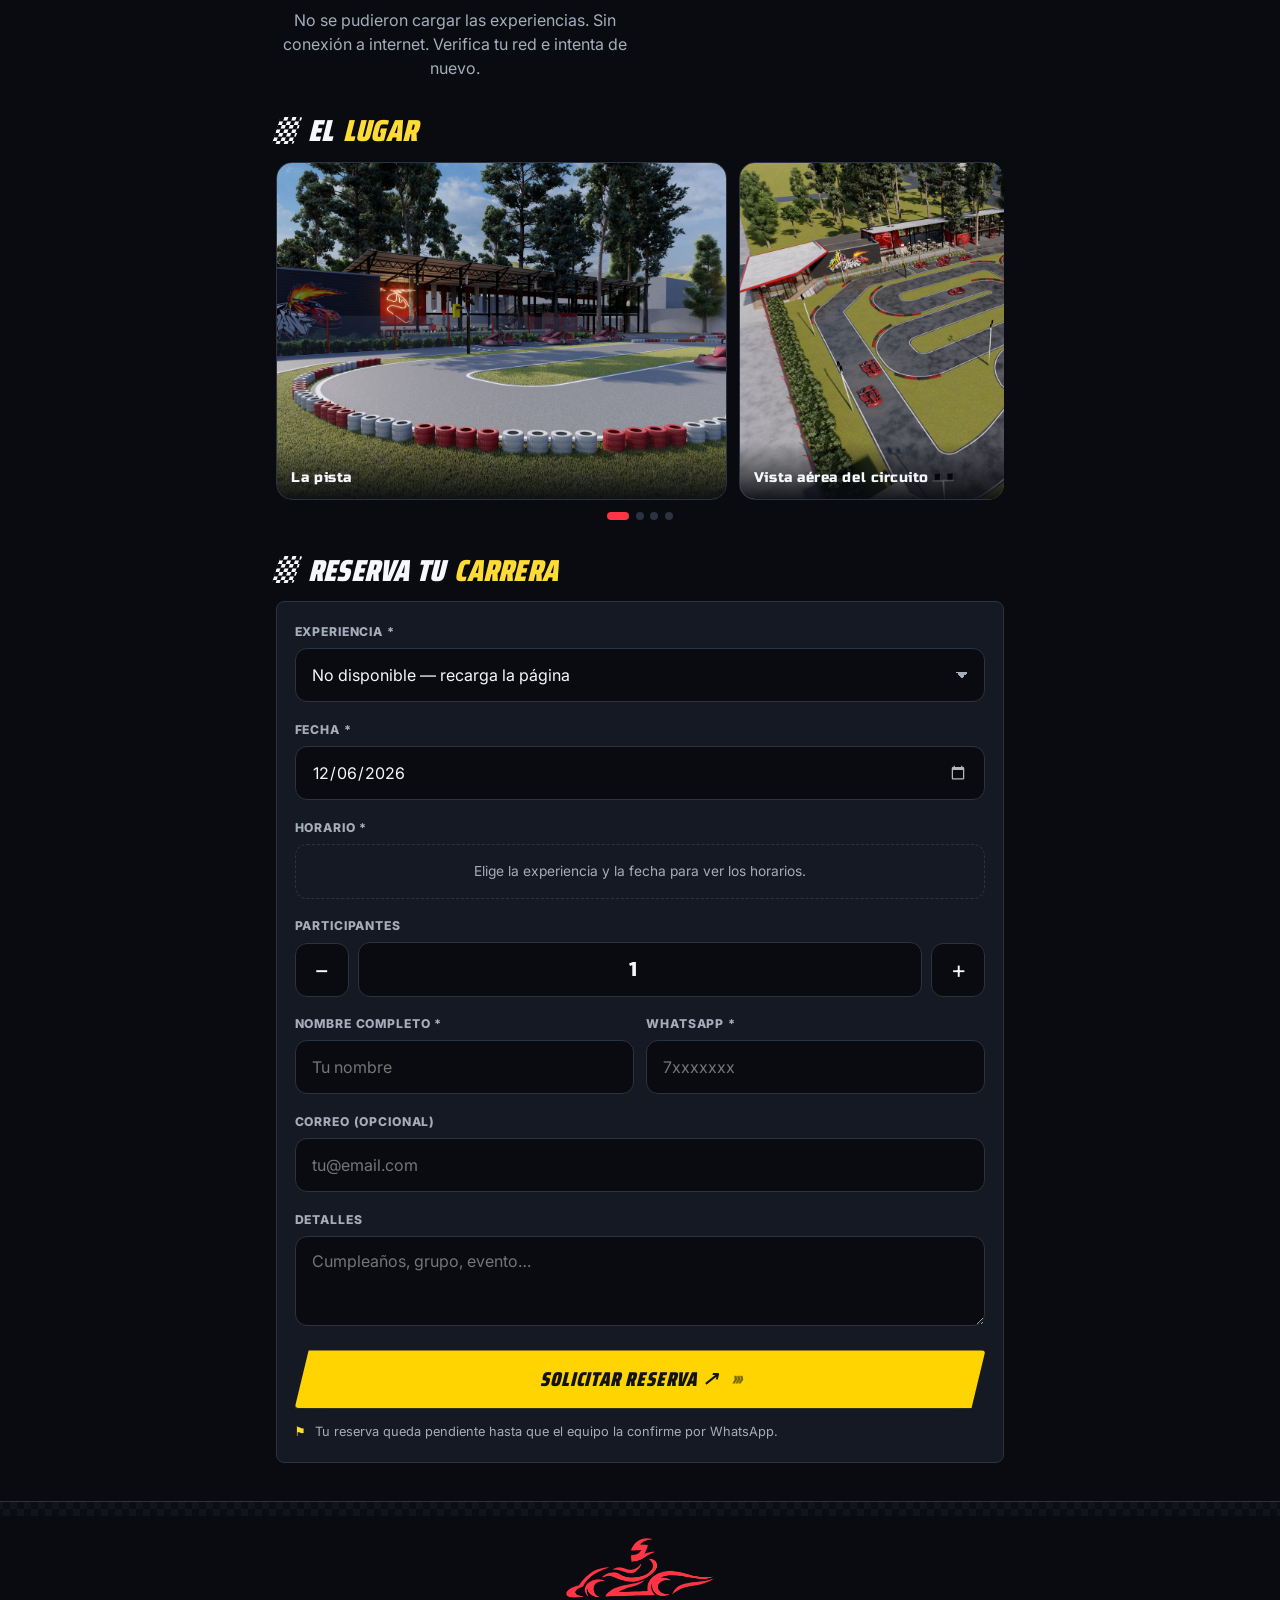
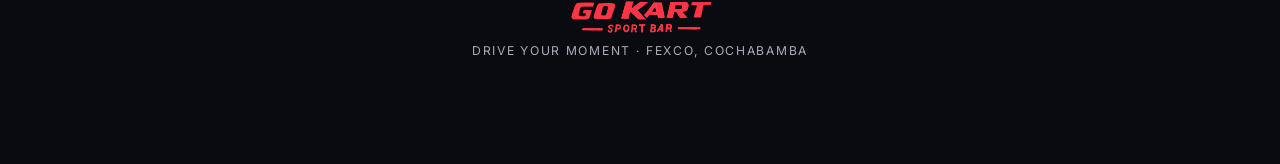
==== commit 6b49fff0: "Diseño carrera: circuito animado con karts (frenan, adelantan, derrapan), luces de largada, tipograf" ====
--- a/index.html
+++ b/index.html
@@ -1,229 +1,234 @@
-<!DOCTYPE html>
-<html lang="es">
-<head>
-  <meta charset="UTF-8">
-  <meta name="viewport" content="width=device-width, initial-scale=1.0, viewport-fit=cover">
-  <meta name="theme-color" content="#090b10">
-  <meta name="description" content="GO KART SPORT BAR — Reserva tu carrera de karting, mira el menú y descubre la pista.">
-  <title>GO KART SPORT BAR — Reservas</title>
-  <link rel="manifest" href="./manifest.json">
-  <link rel="icon" type="image/png" sizes="192x192" href="./icons/icon-192.png">
-  <link rel="apple-touch-icon" href="./icons/icon-192.png">
-  <meta name="apple-mobile-web-app-capable" content="yes">
-  <meta name="apple-mobile-web-app-status-bar-style" content="black-translucent">
-  <link rel="preload" as="image" href="./img/logo.png">
-  <link rel="stylesheet" href="./css/styles.css">
-</head>
-<body class="con-nav">
-
-  <!-- PANTALLA DE CARGA -->
-  <div id="splash" class="splash" role="status" aria-label="Cargando">
-    <img src="./img/logo.png" alt="GO KART SPORT BAR" class="splash-logo">
-    <div class="neumatico" aria-hidden="true"></div>
-    <div class="splash-barra"><span id="splash-progreso"></span></div>
-    <p class="splash-txt">PREPARANDO EL CIRCUITO</p>
-  </div>
-
-  <!-- CABECERA -->
-  <header class="header">
-    <a href="./index.html" class="header-logo" aria-label="GO KART SPORT BAR — inicio">
-      <img src="./img/logo.png" alt="GO KART SPORT BAR">
-    </a>
-    <span id="estado" class="estado-pill hidden"><i></i><span></span></span>
-  </header>
-
-  <!-- HERO -->
-  <section class="hero">
-    <span class="hero-kicker">Karting · Sport Bar</span>
-    <h1>Tu próxima experiencia <em>comienza aquí</em></h1>
-    <p>Reserva tu mesa o tu carrera, arma tu grupo y disfruta el sport bar junto a la pista.</p>
-    <div class="semaforo" aria-hidden="true">
-      <div class="semaforo-light"></div><div class="semaforo-light"></div><div class="semaforo-light"></div>
-      <div class="semaforo-light"></div><div class="semaforo-light"></div>
-    </div>
-  </section>
-
-  <!-- ACCESOS -->
-  <nav class="accesos lista" aria-label="Accesos rápidos">
-    <a href="./mesas.html" class="acceso principal">
-      <svg viewBox="0 0 24 24" fill="none" stroke="currentColor" stroke-width="1.8" stroke-linecap="round" stroke-linejoin="round" aria-hidden="true"><rect x="3" y="4.5" width="18" height="16" rx="2.5"/><path d="M3 9.5h18M8 2.5v4M16 2.5v4"/><path d="m9 15 2 2 4-4"/></svg>
-      <span>RESERVAR MESA<small>Elige tu lugar junto al circuito</small></span><b class="flecha" aria-hidden="true">›</b>
-    </a>
-    <a href="#reservar" class="acceso">
-      <svg viewBox="0 0 24 24" fill="none" stroke="#ff3545" stroke-width="1.8" stroke-linecap="round" stroke-linejoin="round" aria-hidden="true"><circle cx="6" cy="17" r="2.6"/><circle cx="18" cy="17" r="2.6"/><path d="M8.6 17h6.8M3.5 14.5 5 10h7l2 3.5h5l1.5 3"/><path d="M9 10V7.5a1.5 1.5 0 0 1 3 0V10"/></svg>
-      <span>RESERVAR CARRERA<small>Karts, grupos y eventos</small></span><b class="flecha" aria-hidden="true">›</b>
-    </a>
-    <a href="./menu.html" class="acceso">
-      <svg viewBox="0 0 24 24" fill="none" stroke="#ffd400" stroke-width="1.8" stroke-linecap="round" stroke-linejoin="round" aria-hidden="true"><path d="M7 2v8a2 2 0 0 0 2 2v10M5 2v6M9 2v6M17 22V2c-2 1-3 3.5-3 7v4h3"/></svg>
-      <span>VER MENÚ<small>Comida, bebidas y más</small></span><b class="flecha" aria-hidden="true">›</b>
-    </a>
-  </nav>
-
-  <!-- MINI CIRCUITO -->
-  <section class="section">
-    <h2 class="section-title">El <span>circuito</span></h2>
-    <div class="circuito-card">
-      <svg viewBox="0 0 360 200" role="img" aria-label="Circuito con karts dando vueltas">
-        <defs>
-          <path id="trazado" d="M40 160 C20 160 15 120 40 115 L120 100 C150 95 150 70 120 65 L70 60 C40 55 40 25 70 22 L280 22 C330 22 345 55 315 70 L230 95 C205 103 210 125 235 125 L300 125 C345 125 345 172 300 172 L60 172 C45 172 40 165 40 160 Z"/>
-          <g id="kart">
-            <rect x="-9" y="-5.5" width="18" height="11" rx="3" fill="currentColor"/>
-            <rect x="-6" y="-8" width="5" height="3" rx="1" fill="#111"/><rect x="-6" y="5" width="5" height="3" rx="1" fill="#111"/>
-            <rect x="3" y="-8" width="5" height="3" rx="1" fill="#111"/><rect x="3" y="5" width="5" height="3" rx="1" fill="#111"/>
-            <circle cx="-1" cy="0" r="3" fill="#fff"/>
-          </g>
-        </defs>
-        <use href="#trazado" class="pista-borde"/>
-        <use href="#trazado" class="pista-pianos"/>
-        <use href="#trazado" class="pista-asfalto"/>
-        <use href="#trazado" class="pista-linea"/>
-        <path d="M40 160 C20 160 15 120 40 115 L120 100 C150 95 150 70 120 65 L70 60 C40 55 40 25 70 22 L280 22 C330 22 345 55 315 70 L230 95 C205 103 210 125 235 125 L300 125 C345 125 345 172 300 172 L60 172 C45 172 40 165 40 160 Z" class="pista-luz" pathLength="100"/>
-        <g class="meta" transform="translate(170 163)">
-          <rect x="0" y="0" width="3" height="3"/><rect x="3" y="3" width="3" height="3"/><rect x="0" y="6" width="3" height="3"/>
-          <rect x="3" y="9" width="3" height="3"/><rect x="0" y="12" width="3" height="3"/><rect x="3" y="15" width="3" height="3"/>
-        </g>
-        <use href="#kart" class="kart-mini" style="color:#ff3545"/>
-        <use href="#kart" class="kart-mini dos" style="color:#ffdc35"/>
-      </svg>
-      <div class="circuito-info">
-        <span class="en-vivo">EN PISTA</span>
-        <span>Pista técnica · curvas cerradas · <b>Sport Bar</b> al lado</span>
-      </div>
-    </div>
-  </section>
-
-  <!-- PASOS -->
-  <section class="section">
-    <div class="steps">
-      <div class="step"><div class="step-num">01</div><div><h3>Elige fecha</h3><p>El día que quieras correr.</p></div></div>
-      <div class="step"><div class="step-num">02</div><div><h3>Elige sesión</h3><p>Experiencia y horario libre.</p></div></div>
-      <div class="step"><div class="step-num">03</div><div><h3>Confirma con el equipo</h3><p>Te escribimos por WhatsApp.</p></div></div>
-    </div>
-  </section>
-
-  <!-- EXPERIENCIAS (desde la API) -->
-  <section id="experiencias" class="section">
-    <h2 class="section-title">Nuestras <span>experiencias</span></h2>
-    <div id="services-container" class="services-grid">
-      <div class="esqueleto"></div><div class="esqueleto"></div>
-    </div>
-  </section>
-
-  <!-- GALERÍA -->
-  <section class="section">
-    <h2 class="section-title">El <span>lugar</span></h2>
-    <div class="carrusel">
-      <div class="carrusel-pista" id="carrusel">
-        <figure class="carrusel-item"><img src="./img/render-pista.jpg" alt="Pista de karting con neumáticos rojos y blancos" loading="lazy"><figcaption>La pista</figcaption></figure>
-        <figure class="carrusel-item"><img src="./img/render-aereo.jpg" alt="Vista aérea del circuito y el sport bar" loading="lazy"><figcaption>Vista aérea del circuito</figcaption></figure>
-        <figure class="carrusel-item"><img src="./img/galeria-mural.jpg" alt="Mural de GO KART SPORT BAR con dos pilotos" loading="lazy"><figcaption>Sport Bar</figcaption></figure>
-        <figure class="carrusel-item"><img src="./img/como-llegar.jpg" alt="Mapa de cómo llegar: FEXCO, puerta 1B, Circuito Bolivia" loading="lazy"><figcaption>Cómo llegar · FEXCO</figcaption></figure>
-      </div>
-      <div class="carrusel-puntos" id="carrusel-puntos" aria-hidden="true"></div>
-    </div>
-  </section>
-
-  <!-- RESERVA -->
-  <section id="reservar" class="section">
-    <h2 class="section-title">Reserva tu <span>carrera</span></h2>
-    <div class="form-card">
-      <form id="reservation-form" autocomplete="on" novalidate>
-        <div class="form-group">
-          <label for="servicio">Experiencia *</label>
-          <select id="servicio" required>
-            <option value="">Cargando experiencias…</option>
-          </select>
-        </div>
-        <div class="form-group">
-          <label for="fecha">Fecha *</label>
-          <input type="date" id="fecha" required>
-        </div>
-        <div class="form-group">
-          <span class="form-label" id="horas-label">Horario *</span>
-          <div id="horas" class="chips" role="radiogroup" aria-labelledby="horas-label">
-            <div class="chips-vacio">Elige la experiencia y la fecha para ver los horarios.</div>
-          </div>
-        </div>
-        <div class="form-group">
-          <label for="participantes">Participantes</label>
-          <div class="contador">
-            <button type="button" id="menos" aria-label="Menos participantes">−</button>
-            <input type="number" id="participantes" min="1" max="10" value="1" inputmode="numeric">
-            <button type="button" id="mas" aria-label="Más participantes">+</button>
-          </div>
-          <p class="form-ayuda" id="cupo-ayuda"></p>
-        </div>
-        <div class="form-row">
-          <div class="form-group">
-            <label for="nombre">Nombre completo *</label>
-            <input type="text" id="nombre" required placeholder="Tu nombre" autocomplete="name">
-          </div>
-          <div class="form-group">
-            <label for="telefono">WhatsApp *</label>
-            <input type="tel" id="telefono" required placeholder="7xxxxxxx" autocomplete="tel" inputmode="tel">
-          </div>
-        </div>
-        <div class="form-group">
-          <label for="email">Correo (opcional)</label>
-          <input type="email" id="email" placeholder="tu@email.com" autocomplete="email">
-        </div>
-        <div class="form-group">
-          <label for="observaciones">Detalles</label>
-          <textarea id="observaciones" placeholder="Cumpleaños, grupo, evento…"></textarea>
-        </div>
-        <button type="submit" id="btn-submit" class="btn btn-primary">Solicitar reserva ↗</button>
-        <p class="aviso-reserva"><b>⚑</b> Tu reserva queda pendiente hasta que el equipo la confirme por WhatsApp.</p>
-      </form>
-      <div id="status-msg" class="status-msg" role="alert"></div>
-    </div>
-  </section>
-
-  <!-- PIE -->
-  <footer class="footer">
-    <img src="./img/logo.png" alt="GO KART SPORT BAR" loading="lazy">
-    <p class="footer-tagline">Drive your moment · FEXCO, Cochabamba</p>
-  </footer>
-
-  <!-- CONFIRMACIÓN -->
-  <div id="confirmacion" class="modal" role="dialog" aria-modal="true" aria-labelledby="confirm-titulo">
-    <div class="confeti" id="confeti"></div>
-    <div class="modal-caja">
-      <div class="bandera-wrap"><div class="bandera" aria-hidden="true"><div class="bandera-palo"></div><div class="bandera-tela"></div></div></div>
-      <h2 class="confirm-titulo" id="confirm-titulo">¡Reserva enviada!</h2>
-      <p class="confirm-sub">El equipo la revisará y te confirmará por WhatsApp.</p>
-      <div class="confirm-datos" id="confirm-datos"></div>
-      <div class="confirm-acciones">
-        <a id="btn-whatsapp" class="btn btn-whatsapp" href="#" target="_blank" rel="noopener">
-          <svg width="20" height="20" viewBox="0 0 24 24" fill="currentColor" aria-hidden="true"><path d="M12 2a10 10 0 0 0-8.6 15.1L2 22l5-1.3A10 10 0 1 0 12 2Zm0 18.2a8.2 8.2 0 0 1-4.2-1.2l-.3-.2-3 .8.8-2.9-.2-.3A8.2 8.2 0 1 1 12 20.2Zm4.5-6.1c-.2-.1-1.5-.7-1.7-.8-.2-.1-.4-.1-.6.1l-.8 1c-.1.2-.3.2-.5.1a6.7 6.7 0 0 1-3.3-2.9c-.2-.4.3-.4.8-1.3.1-.2 0-.3 0-.4l-.8-1.8c-.2-.5-.4-.4-.6-.4h-.5a1 1 0 0 0-.7.3 3 3 0 0 0-.9 2.2 5.2 5.2 0 0 0 1.1 2.7 11.8 11.8 0 0 0 4.5 4c1.7.7 2.4.8 3.2.7.5-.1 1.5-.6 1.7-1.2.2-.6.2-1.1.2-1.2-.1-.1-.2-.2-.4-.3Z"/></svg>
-          Compartir por WhatsApp
-        </a>
-        <button type="button" id="btn-otra" class="btn btn-ghost">Hacer otra reserva</button>
-      </div>
-    </div>
-  </div>
-
-  <!-- NAVEGACIÓN INFERIOR -->
-  <nav class="bottom-nav" aria-label="Navegación principal">
-    <a href="./index.html" class="on" aria-current="page">
-      <svg viewBox="0 0 24 24" fill="none" stroke="currentColor" stroke-width="1.9" stroke-linecap="round" stroke-linejoin="round" aria-hidden="true"><path d="M3 10.5 12 3l9 7.5V20a1 1 0 0 1-1 1h-5v-6h-6v6H4a1 1 0 0 1-1-1Z"/></svg>Inicio
-    </a>
-    <a href="./mesas.html">
-      <svg viewBox="0 0 24 24" fill="none" stroke="currentColor" stroke-width="1.9" stroke-linecap="round" stroke-linejoin="round" aria-hidden="true"><path d="m9 4-6 2.5v13L9 17l6 2.5 6-2.5v-13L15 6.5Z"/><path d="M9 4v13M15 6.5v13"/></svg>Mapa
-    </a>
-    <a href="./menu.html">
-      <svg viewBox="0 0 24 24" fill="none" stroke="currentColor" stroke-width="1.9" stroke-linecap="round" stroke-linejoin="round" aria-hidden="true"><path d="M7 2v8a2 2 0 0 0 2 2v10M5 2v6M9 2v6M17 22V2c-2 1-3 3.5-3 7v4h3"/></svg>Menú
-    </a>
-    <a href="./cuenta.html">
-      <svg viewBox="0 0 24 24" fill="none" stroke="currentColor" stroke-width="1.9" stroke-linecap="round" stroke-linejoin="round" aria-hidden="true"><circle cx="12" cy="8" r="4"/><path d="M4 21a8 8 0 0 1 16 0"/></svg>Mi cuenta
-    </a>
-  </nav>
-
-  <script src="./js/api.js"></script>
-  <script src="./js/app.js"></script>
-  <script>
-    if ("serviceWorker" in navigator) {
-      navigator.serviceWorker.register("./sw.js").catch(err => console.warn("SW registro falló:", err));
-    }
-  </script>
-</body>
-</html>
+<!DOCTYPE html>
+<html lang="es">
+<head>
+  <meta charset="UTF-8">
+  <meta name="viewport" content="width=device-width, initial-scale=1.0, viewport-fit=cover">
+  <meta name="theme-color" content="#090b10">
+  <meta name="description" content="GO KART SPORT BAR — Reserva tu carrera de karting, mira el menú y descubre la pista.">
+  <title>GO KART SPORT BAR — Reservas</title>
+  <link rel="manifest" href="./manifest.json">
+  <link rel="icon" type="image/png" sizes="192x192" href="./icons/icon-192.png">
+  <link rel="apple-touch-icon" href="./icons/icon-192.png">
+  <meta name="apple-mobile-web-app-capable" content="yes">
+  <meta name="apple-mobile-web-app-status-bar-style" content="black-translucent">
+  <link rel="preload" as="image" href="./img/logo.png">
+  <link rel="stylesheet" href="./css/styles.css">
+</head>
+<body class="con-nav">
+
+  <!-- PANTALLA DE CARGA -->
+  <div id="splash" class="splash" role="status" aria-label="Cargando">
+    <img src="./img/logo.png" alt="GO KART SPORT BAR" class="splash-logo">
+    <div class="neumatico" aria-hidden="true"></div>
+    <div class="splash-barra"><span id="splash-progreso"></span></div>
+    <p class="splash-txt">PREPARANDO EL CIRCUITO</p>
+  </div>
+
+  <!-- CABECERA -->
+  <header class="header">
+    <a href="./index.html" class="header-logo" aria-label="GO KART SPORT BAR — inicio">
+      <img src="./img/logo.png" alt="GO KART SPORT BAR">
+    </a>
+    <span id="estado" class="estado-pill hidden"><i></i><span></span></span>
+  </header>
+
+  <!-- HERO -->
+  <section class="hero hero-carrera">
+    <div class="hero-velocidad" aria-hidden="true"><i></i><i></i><i></i><i></i><i></i><i></i></div>
+    <span class="hero-kicker">Karting · Sport Bar · FEXCO</span>
+    <h1><span class="h1-linea">Tu próxima</span><span class="h1-linea">experiencia</span><em class="h1-linea">comienza aquí</em></h1>
+    <p>Reserva tu mesa o tu carrera, arma tu grupo y vive el sport bar junto a la pista.</p>
+    <div class="largada" aria-hidden="true">
+      <div class="largada-luces"><i></i><i></i><i></i><i></i><i></i></div>
+      <span class="largada-go">¡LUZ VERDE!</span>
+    </div>
+  </section>
+
+  <!-- ACCESOS -->
+  <nav class="accesos lista" aria-label="Accesos rápidos">
+    <a href="./mesas.html" class="acceso principal">
+      <svg viewBox="0 0 24 24" fill="none" stroke="currentColor" stroke-width="1.8" stroke-linecap="round" stroke-linejoin="round" aria-hidden="true"><rect x="3" y="4.5" width="18" height="16" rx="2.5"/><path d="M3 9.5h18M8 2.5v4M16 2.5v4"/><path d="m9 15 2 2 4-4"/></svg>
+      <span>RESERVAR MESA<small>Elige tu lugar junto al circuito</small></span><b class="flecha" aria-hidden="true">›</b>
+    </a>
+    <a href="#reservar" class="acceso">
+      <svg viewBox="0 0 24 24" fill="none" stroke="#ff3545" stroke-width="1.8" stroke-linecap="round" stroke-linejoin="round" aria-hidden="true"><circle cx="6" cy="17" r="2.6"/><circle cx="18" cy="17" r="2.6"/><path d="M8.6 17h6.8M3.5 14.5 5 10h7l2 3.5h5l1.5 3"/><path d="M9 10V7.5a1.5 1.5 0 0 1 3 0V10"/></svg>
+      <span>RESERVAR CARRERA<small>Karts, grupos y eventos</small></span><b class="flecha" aria-hidden="true">›</b>
+    </a>
+    <a href="./menu.html" class="acceso">
+      <svg viewBox="0 0 24 24" fill="none" stroke="#ffd400" stroke-width="1.8" stroke-linecap="round" stroke-linejoin="round" aria-hidden="true"><path d="M7 2v8a2 2 0 0 0 2 2v10M5 2v6M9 2v6M17 22V2c-2 1-3 3.5-3 7v4h3"/></svg>
+      <span>VER MENÚ<small>Comida, bebidas y más</small></span><b class="flecha" aria-hidden="true">›</b>
+    </a>
+  </nav>
+
+  <!-- CIRCUITO EN VIVO (simulación) -->
+  <section class="section">
+    <h2 class="section-title">El <span>circuito</span></h2>
+    <div class="circuito-pro">
+      <div class="circuito-cabeza">
+        <span class="en-vivo">EN PISTA</span>
+        <span class="vuelta">VUELTA <b id="vuelta-num">01</b></span>
+      </div>
+      <svg id="circuito-svg" viewBox="70 45 890 500" role="img" aria-label="Animación de karts dando vueltas al circuito">
+        <defs>
+          <pattern id="pasto" width="40" height="40" patternUnits="userSpaceOnUse"><rect width="40" height="40" fill="#0f2a17"/><rect width="20" height="40" fill="#12301b"/></pattern>
+          <pattern id="pianos" width="24" height="24" patternUnits="userSpaceOnUse"><rect width="12" height="24" fill="#ff2d3d"/><rect x="12" width="12" height="24" fill="#f5f7fb"/></pattern>
+          <pattern id="cuadros" width="8" height="8" patternUnits="userSpaceOnUse"><rect width="8" height="8" fill="#0b0c10"/><rect width="4" height="4" fill="#fff"/><rect x="4" y="4" width="4" height="4" fill="#fff"/></pattern>
+          <filter id="asfalto-ruido"><feTurbulence type="fractalNoise" baseFrequency=".9" numOctaves="2" result="r"/><feColorMatrix in="r" values="0 0 0 0 .2  0 0 0 0 .21  0 0 0 0 .24  0 0 0 .55 0"/><feComposite in2="SourceGraphic" operator="in"/></filter>
+          <path id="trazado-circuito" d="M 170 470 L 640 470 C 760 470 805 430 832 368 L 900 228 C 930 160 890 88 812 88 C 742 88 716 146 660 168 C 600 190 560 150 520 120 C 470 84 400 80 350 110 L 232 188 C 172 228 196 292 262 302 L 420 322 C 476 330 484 384 430 396 L 196 402 C 116 404 102 470 170 470 Z"/>
+        </defs>
+        <rect x="0" y="0" width="1000" height="600" fill="url(#pasto)"/>
+        <use href="#trazado-circuito" fill="none" stroke="#c8b98a" stroke-opacity=".22" stroke-width="124" stroke-linejoin="round"/>
+        <use href="#trazado-circuito" fill="none" stroke="url(#pianos)" stroke-width="78" stroke-linejoin="round"/>
+        <use href="#trazado-circuito" fill="none" stroke="#24272f" stroke-width="66" stroke-linejoin="round"/>
+        <use href="#trazado-circuito" fill="none" stroke="#24272f" stroke-width="66" stroke-linejoin="round" filter="url(#asfalto-ruido)"/>
+        <use href="#trazado-circuito" fill="none" stroke="rgba(255,255,255,.22)" stroke-width="1.5" stroke-dasharray="14 16"/>
+        <use href="#trazado-circuito" class="luz-pista" fill="none" stroke="#ffd400" stroke-width="2.5" stroke-dasharray="40 2600" pathLength="2640"/>
+        <rect x="236" y="437" width="16" height="66" fill="url(#cuadros)"/>
+        <g class="tribuna" transform="translate(330 516)"><rect width="300" height="22" rx="4" fill="#1a1d25"/><rect y="0" width="300" height="5" fill="#ffd400"/><text x="150" y="17" text-anchor="middle">GO KART SPORT BAR</text></g>
+        <g class="neumaticos-pila" transform="translate(905 300)"><circle r="9"/><circle cx="16" r="9"/><circle cx="8" cy="-13" r="9"/></g>
+        <g class="neumaticos-pila" transform="translate(560 228)"><circle r="9"/><circle cx="16" r="9"/></g>
+        <g id="capa-estela"></g>
+        <g id="capa-humo"></g>
+        <g id="capa-karts"></g>
+      </svg>
+      <ol class="tabla-posiciones" id="tabla-posiciones" aria-label="Posiciones de la animación"></ol>
+      <p class="circuito-nota">Simulación animada · Pista técnica, curvas cerradas y el <b>Sport Bar</b> al lado</p>
+    </div>
+  </section>
+
+  <!-- PASOS -->
+  <section class="section">
+    <div class="steps">
+      <div class="step"><div class="step-num">01</div><div><h3>Elige fecha</h3><p>El día que quieras correr.</p></div></div>
+      <div class="step"><div class="step-num">02</div><div><h3>Elige sesión</h3><p>Experiencia y horario libre.</p></div></div>
+      <div class="step"><div class="step-num">03</div><div><h3>Confirma con el equipo</h3><p>Te escribimos por WhatsApp.</p></div></div>
+    </div>
+  </section>
+
+  <!-- EXPERIENCIAS (desde la API) -->
+  <section id="experiencias" class="section">
+    <h2 class="section-title">Nuestras <span>experiencias</span></h2>
+    <div id="services-container" class="services-grid">
+      <div class="esqueleto"></div><div class="esqueleto"></div>
+    </div>
+  </section>
+
+  <!-- GALERÍA -->
+  <section class="section">
+    <h2 class="section-title">El <span>lugar</span></h2>
+    <div class="carrusel">
+      <div class="carrusel-pista" id="carrusel">
+        <figure class="carrusel-item"><img src="./img/render-pista.jpg" alt="Pista de karting con neumáticos rojos y blancos" loading="lazy"><figcaption>La pista</figcaption></figure>
+        <figure class="carrusel-item"><img src="./img/render-aereo.jpg" alt="Vista aérea del circuito y el sport bar" loading="lazy"><figcaption>Vista aérea del circuito</figcaption></figure>
+        <figure class="carrusel-item"><img src="./img/galeria-mural.jpg" alt="Mural de GO KART SPORT BAR con dos pilotos" loading="lazy"><figcaption>Sport Bar</figcaption></figure>
+        <figure class="carrusel-item"><img src="./img/como-llegar.jpg" alt="Mapa de cómo llegar: FEXCO, puerta 1B, Circuito Bolivia" loading="lazy"><figcaption>Cómo llegar · FEXCO</figcaption></figure>
+      </div>
+      <div class="carrusel-puntos" id="carrusel-puntos" aria-hidden="true"></div>
+    </div>
+  </section>
+
+  <!-- RESERVA -->
+  <section id="reservar" class="section">
+    <h2 class="section-title">Reserva tu <span>carrera</span></h2>
+    <div class="form-card">
+      <form id="reservation-form" autocomplete="on" novalidate>
+        <div class="form-group">
+          <label for="servicio">Experiencia *</label>
+          <select id="servicio" required>
+            <option value="">Cargando experiencias…</option>
+          </select>
+        </div>
+        <div class="form-group">
+          <label for="fecha">Fecha *</label>
+          <input type="date" id="fecha" required>
+        </div>
+        <div class="form-group">
+          <span class="form-label" id="horas-label">Horario *</span>
+          <div id="horas" class="chips" role="radiogroup" aria-labelledby="horas-label">
+            <div class="chips-vacio">Elige la experiencia y la fecha para ver los horarios.</div>
+          </div>
+        </div>
+        <div class="form-group">
+          <label for="participantes">Participantes</label>
+          <div class="contador">
+            <button type="button" id="menos" aria-label="Menos participantes">−</button>
+            <input type="number" id="participantes" min="1" max="10" value="1" inputmode="numeric">
+            <button type="button" id="mas" aria-label="Más participantes">+</button>
+          </div>
+          <p class="form-ayuda" id="cupo-ayuda"></p>
+        </div>
+        <div class="form-row">
+          <div class="form-group">
+            <label for="nombre">Nombre completo *</label>
+            <input type="text" id="nombre" required placeholder="Tu nombre" autocomplete="name">
+          </div>
+          <div class="form-group">
+            <label for="telefono">WhatsApp *</label>
+            <input type="tel" id="telefono" required placeholder="7xxxxxxx" autocomplete="tel" inputmode="tel">
+          </div>
+        </div>
+        <div class="form-group">
+          <label for="email">Correo (opcional)</label>
+          <input type="email" id="email" placeholder="tu@email.com" autocomplete="email">
+        </div>
+        <div class="form-group">
+          <label for="observaciones">Detalles</label>
+          <textarea id="observaciones" placeholder="Cumpleaños, grupo, evento…"></textarea>
+        </div>
+        <button type="submit" id="btn-submit" class="btn btn-primary">Solicitar reserva ↗</button>
+        <p class="aviso-reserva"><b>⚑</b> Tu reserva queda pendiente hasta que el equipo la confirme por WhatsApp.</p>
+      </form>
+      <div id="status-msg" class="status-msg" role="alert"></div>
+    </div>
+  </section>
+
+  <!-- PIE -->
+  <footer class="footer">
+    <img src="./img/logo.png" alt="GO KART SPORT BAR" loading="lazy">
+    <p class="footer-tagline">Drive your moment · FEXCO, Cochabamba</p>
+  </footer>
+
+  <!-- CONFIRMACIÓN -->
+  <div id="confirmacion" class="modal" role="dialog" aria-modal="true" aria-labelledby="confirm-titulo">
+    <div class="confeti" id="confeti"></div>
+    <div class="modal-caja">
+      <div class="bandera-wrap"><div class="bandera" aria-hidden="true"><div class="bandera-palo"></div><div class="bandera-tela"></div></div></div>
+      <h2 class="confirm-titulo" id="confirm-titulo">¡Reserva enviada!</h2>
+      <p class="confirm-sub">El equipo la revisará y te confirmará por WhatsApp.</p>
+      <div class="confirm-datos" id="confirm-datos"></div>
+      <div class="confirm-acciones">
+        <a id="btn-whatsapp" class="btn btn-whatsapp" href="#" target="_blank" rel="noopener">
+          <svg width="20" height="20" viewBox="0 0 24 24" fill="currentColor" aria-hidden="true"><path d="M12 2a10 10 0 0 0-8.6 15.1L2 22l5-1.3A10 10 0 1 0 12 2Zm0 18.2a8.2 8.2 0 0 1-4.2-1.2l-.3-.2-3 .8.8-2.9-.2-.3A8.2 8.2 0 1 1 12 20.2Zm4.5-6.1c-.2-.1-1.5-.7-1.7-.8-.2-.1-.4-.1-.6.1l-.8 1c-.1.2-.3.2-.5.1a6.7 6.7 0 0 1-3.3-2.9c-.2-.4.3-.4.8-1.3.1-.2 0-.3 0-.4l-.8-1.8c-.2-.5-.4-.4-.6-.4h-.5a1 1 0 0 0-.7.3 3 3 0 0 0-.9 2.2 5.2 5.2 0 0 0 1.1 2.7 11.8 11.8 0 0 0 4.5 4c1.7.7 2.4.8 3.2.7.5-.1 1.5-.6 1.7-1.2.2-.6.2-1.1.2-1.2-.1-.1-.2-.2-.4-.3Z"/></svg>
+          Compartir por WhatsApp
+        </a>
+        <button type="button" id="btn-otra" class="btn btn-ghost">Hacer otra reserva</button>
+      </div>
+    </div>
+  </div>
+
+  <!-- NAVEGACIÓN INFERIOR -->
+  <nav class="bottom-nav" aria-label="Navegación principal">
+    <a href="./index.html" class="on" aria-current="page">
+      <svg viewBox="0 0 24 24" fill="none" stroke="currentColor" stroke-width="1.9" stroke-linecap="round" stroke-linejoin="round" aria-hidden="true"><path d="M3 10.5 12 3l9 7.5V20a1 1 0 0 1-1 1h-5v-6h-6v6H4a1 1 0 0 1-1-1Z"/></svg>Inicio
+    </a>
+    <a href="./mesas.html">
+      <svg viewBox="0 0 24 24" fill="none" stroke="currentColor" stroke-width="1.9" stroke-linecap="round" stroke-linejoin="round" aria-hidden="true"><path d="m9 4-6 2.5v13L9 17l6 2.5 6-2.5v-13L15 6.5Z"/><path d="M9 4v13M15 6.5v13"/></svg>Mapa
+    </a>
+    <a href="./menu.html">
+      <svg viewBox="0 0 24 24" fill="none" stroke="currentColor" stroke-width="1.9" stroke-linecap="round" stroke-linejoin="round" aria-hidden="true"><path d="M7 2v8a2 2 0 0 0 2 2v10M5 2v6M9 2v6M17 22V2c-2 1-3 3.5-3 7v4h3"/></svg>Menú
+    </a>
+    <a href="./cuenta.html">
+      <svg viewBox="0 0 24 24" fill="none" stroke="currentColor" stroke-width="1.9" stroke-linecap="round" stroke-linejoin="round" aria-hidden="true"><circle cx="12" cy="8" r="4"/><path d="M4 21a8 8 0 0 1 16 0"/></svg>Mi cuenta
+    </a>
+  </nav>
+
+  <script src="./js/api.js"></script>
+  <script src="./js/app.js"></script>
+  <script src="./js/circuito.js"></script>
+  <script>
+    if ("serviceWorker" in navigator) {
+      navigator.serviceWorker.register("./sw.js").catch(err => console.warn("SW registro falló:", err));
+    }
+  </script>
+</body>
+</html>
--- a/css/styles.css
+++ b/css/styles.css
@@ -1,585 +1,700 @@
-/* ============================================================
-   GO KART SPORT BAR — styles.css  (tema racing oscuro, mobile-first)
-   ============================================================ */
-@import url('https://fonts.googleapis.com/css2?family=Inter:wght@400;500;600;700;800;900&family=Russo+One&display=swap');
-
-:root {
-  --red: #ff3545;
-  --red-dark: #c81e2d;
-  --red-glow: rgba(255, 53, 69, .35);
-  --yellow: #ffdc35;
-  --yellow-glow: rgba(255, 220, 53, .25);
-  --black: #090b10;
-  --panel: #141923;
-  --panel-2: #1a2130;
-  --panel-hover: #1c2636;
-  --line: #2b3340;
-  --white: #f5f7fb;
-  --muted: #a5adbb;
-  --green: #22c55e;
-  --orange: #f59e0b;
-  --radius: 16px;
-  --nav-h: 66px;
-  --safe-b: env(safe-area-inset-bottom, 0px);
-  --font-display: 'Russo One', 'Inter', system-ui, sans-serif;
-}
-
-*, *::before, *::after { box-sizing: border-box; margin: 0; padding: 0; }
-html { scroll-behavior: smooth; -webkit-tap-highlight-color: transparent; }
-body {
-  font-family: 'Inter', system-ui, -apple-system, sans-serif;
-  background: var(--black);
-  color: var(--white);
-  line-height: 1.5;
-  min-height: 100vh;
-  -webkit-font-smoothing: antialiased;
-  overflow-x: hidden;
-}
-img { max-width: 100%; display: block; }
-a { color: inherit; }
-button { font-family: inherit; }
-:focus-visible { outline: 2px solid var(--yellow); outline-offset: 2px; }
-.con-nav { padding-bottom: calc(var(--nav-h) + var(--safe-b) + 12px); }
-
-/* ---------- SPLASH / CARGA ---------- */
-.splash {
-  position: fixed; inset: 0; z-index: 1000;
-  background: radial-gradient(ellipse at 50% 40%, #1c1015 0%, var(--black) 65%);
-  display: flex; flex-direction: column; align-items: center; justify-content: center; gap: 28px;
-  transition: opacity .45s ease, visibility .45s;
-}
-.splash.fuera { opacity: 0; visibility: hidden; }
-.splash-logo { width: min(64vw, 300px); filter: drop-shadow(0 0 24px var(--red-glow)); }
-.neumatico {
-  width: 92px; height: 92px; border-radius: 50%; position: relative;
-  background:
-    radial-gradient(circle, #c9ced8 0 17%, #6b7280 17.5% 22%, #1d222c 22.5% 52%, transparent 52.5%),
-    repeating-conic-gradient(#0d0f14 0 9deg, #262b36 9deg 18deg);
-  box-shadow: 0 0 0 4px #0d0f14, 0 10px 30px rgba(0,0,0,.6);
-  animation: girar .7s linear infinite;
-}
-.neumatico::after {   /* rayos del aro */
-  content: ""; position: absolute; inset: 28%; border-radius: 50%;
-  background: repeating-conic-gradient(transparent 0 26deg, var(--red) 26deg 34deg);
-  -webkit-mask: radial-gradient(circle, transparent 0 32%, #000 33% 70%, transparent 71%);
-          mask: radial-gradient(circle, transparent 0 32%, #000 33% 70%, transparent 71%);
-}
-.splash-barra {
-  width: min(70vw, 280px); height: 10px; border-radius: 99px; overflow: hidden;
-  background: #1d222c; border: 1px solid var(--line);
-}
-.splash-barra span {
-  display: block; height: 100%; width: 0%; border-radius: 99px;
-  background: repeating-linear-gradient(-45deg, var(--red) 0 10px, #ff6170 10px 20px);
-  background-size: 28px 28px; animation: rayas .6s linear infinite;
-  transition: width .35s ease; box-shadow: 0 0 12px var(--red-glow);
-}
-.splash-txt {
-  font-family: var(--font-display); letter-spacing: .14em; font-size: .78rem; color: var(--muted);
-}
-.splash-txt::after { content: ""; animation: puntos 1.2s steps(4) infinite; }
-@keyframes girar { to { transform: rotate(360deg); } }
-@keyframes rayas { to { background-position: 28px 0; } }
-@keyframes puntos { 0% { content: ""; } 25% { content: "."; } 50% { content: ".."; } 75% { content: "..."; } }
-
-/* ---------- CABECERA ---------- */
-.header {
-  position: sticky; top: 0; z-index: 100;
-  background: rgba(9, 11, 16, .88);
-  backdrop-filter: blur(12px); -webkit-backdrop-filter: blur(12px);
-  border-bottom: 1px solid var(--line);
-  padding: .6rem 1rem;
-  display: flex; align-items: center; justify-content: space-between; gap: .75rem;
-}
-.header-logo img { height: 34px; width: auto; }
-.estado-pill {
-  display: inline-flex; align-items: center; gap: .4rem;
-  font-size: .72rem; font-weight: 700; letter-spacing: .04em; text-transform: uppercase;
-  padding: .35rem .7rem; border-radius: 99px; background: var(--panel); border: 1px solid var(--line); color: var(--muted);
-}
-.estado-pill i { width: 8px; height: 8px; border-radius: 50%; background: var(--green); box-shadow: 0 0 8px var(--green); }
-.estado-pill.cerrado i { background: var(--muted); box-shadow: none; }
-.header-nav { display: flex; align-items: center; }
-.header-nav a {
-  color: var(--muted); font-size: .85rem; font-weight: 600;
-  text-decoration: none; margin-left: 1rem; transition: color .2s;
-}
-.header-nav a:hover { color: var(--white); }
-/* compatibilidad: logo en texto (panel admin) */
-.logo { font-size: 1.25rem; font-weight: 900; font-style: italic; letter-spacing: .04em; text-decoration: none; font-family: var(--font-display); }
-.logo-pit { color: var(--red); }
-.logo-stop { color: var(--white); }
-.logo-dot { color: var(--yellow); }
-
-/* ---------- HERO ---------- */
-.hero {
-  position: relative; overflow: hidden;
-  min-height: 62vh; display: flex; flex-direction: column; justify-content: flex-end;
-  padding: 2rem 1.1rem 5.5rem;
-  background: #111 url('../img/render-pista.jpg') center / cover no-repeat;
-}
-.hero::before {
-  content: ""; position: absolute; inset: 0;
-  background:
-    linear-gradient(180deg, rgba(9,11,16,.55) 0%, rgba(9,11,16,.25) 35%, rgba(9,11,16,.85) 78%, var(--black) 100%),
-    linear-gradient(90deg, rgba(255,53,69,.18), transparent 60%);
-}
-.hero > * { position: relative; }
-.hero-kicker {
-  display: inline-flex; align-items: center; gap: .5rem; align-self: flex-start;
-  font-size: .72rem; font-weight: 800; letter-spacing: .16em; text-transform: uppercase;
-  color: var(--yellow); margin-bottom: .7rem;
-}
-.hero-kicker::before { content: ""; width: 26px; height: 3px; background: var(--yellow); border-radius: 2px; }
-.hero h1 {
-  font-family: var(--font-display); font-weight: 400;
-  font-size: clamp(1.9rem, 8.6vw, 3.6rem); line-height: 1.04; letter-spacing: .01em;
-  text-transform: uppercase; max-width: 15ch; text-shadow: 0 4px 24px rgba(0,0,0,.6);
-}
-.hero h1 em { font-style: normal; color: var(--red); }
-.hero p { color: #d3d8e2; max-width: 34ch; margin-top: .7rem; font-size: .95rem; }
-
-/* Semáforo */
-.semaforo { display: flex; gap: .45rem; margin-top: 1.1rem; }
-.semaforo-light {
-  width: 16px; height: 16px; border-radius: 50%;
-  background: #2a0a0c; border: 2px solid #3a1215;
-  animation: lightOn 2.5s ease-in-out infinite;
-}
-.semaforo-light:nth-child(2) { animation-delay: .25s; }
-.semaforo-light:nth-child(3) { animation-delay: .5s; }
-.semaforo-light:nth-child(4) { animation-delay: .75s; }
-.semaforo-light:nth-child(5) { animation-delay: 1s; }
-@keyframes lightOn {
-  0%, 100% { background: #2a0a0c; box-shadow: none; }
-  30%, 70% { background: var(--red); box-shadow: 0 0 12px var(--red-glow); }
-}
-
-/* ---------- ACCESOS (3 cards grandes) ---------- */
-.accesos {
-  display: grid; grid-template-columns: repeat(3, 1fr); gap: .7rem;
-  padding: 0 1rem; margin-top: -3.6rem; position: relative; z-index: 2;
-  max-width: 760px; margin-left: auto; margin-right: auto;
-}
-.acceso {
-  display: flex; flex-direction: column; align-items: center; justify-content: center; gap: .55rem;
-  min-height: 112px; padding: 1rem .5rem; text-align: center; text-decoration: none;
-  background: linear-gradient(160deg, var(--panel-2), var(--panel));
-  border: 1px solid var(--line); border-radius: var(--radius);
-  box-shadow: 0 12px 30px rgba(0,0,0,.45);
-  transition: transform .18s, border-color .18s;
-}
-.acceso:active { transform: scale(.97); }
-.acceso:hover { border-color: var(--red); }
-.acceso svg { width: 34px; height: 34px; }
-.acceso span { font-family: var(--font-display); font-size: .78rem; letter-spacing: .05em; line-height: 1.2; }
-.acceso.principal { background: linear-gradient(160deg, var(--red), var(--red-dark)); border-color: transparent; box-shadow: 0 12px 30px var(--red-glow); }
-
-/* ---------- SECCIONES ---------- */
-.section { padding: 2.2rem 1rem 0; max-width: 760px; margin: 0 auto; }
-.section-title {
-  font-family: var(--font-display); font-weight: 400;
-  font-size: 1.3rem; text-transform: uppercase; letter-spacing: .03em;
-  margin-bottom: 1rem; display: flex; align-items: center; gap: .6rem;
-}
-.section-title::before { content: ""; width: 6px; height: 1.2em; border-radius: 3px; background: var(--red); }
-.section-title span { color: var(--yellow); }
-.section-sub { color: var(--muted); font-size: .9rem; margin: -.5rem 0 1rem; }
-
-/* ---------- MINI CIRCUITO ---------- */
-.circuito-card {
-  position: relative; overflow: hidden;
-  background:
-    radial-gradient(ellipse at 70% 0%, rgba(255,53,69,.12), transparent 60%),
-    linear-gradient(160deg, #10141c, #0c0f15);
-  border: 1px solid var(--line); border-radius: var(--radius); padding: .9rem;
-}
-.circuito-card svg { width: 100%; height: auto; display: block; }
-.pista-borde { fill: none; stroke: #2f3746; stroke-width: 22; stroke-linecap: round; stroke-linejoin: round; }
-.pista-asfalto { fill: none; stroke: #1d222c; stroke-width: 17; stroke-linecap: round; stroke-linejoin: round; }
-.pista-pianos { fill: none; stroke: var(--red); stroke-width: 22; stroke-dasharray: 3 3; stroke-linecap: butt; opacity: .55; }
-.pista-linea { fill: none; stroke: rgba(255,255,255,.18); stroke-width: 1; stroke-dasharray: 4 5; }
-.pista-luz {
-  fill: none; stroke: var(--yellow); stroke-width: 2.4; stroke-linecap: round;
-  stroke-dasharray: 9 91; filter: drop-shadow(0 0 3px var(--yellow));
-  animation: luz 7s linear infinite;
-}
-@keyframes luz { to { stroke-dashoffset: -100; } }
-.meta rect { fill: #fff; }
-.kart-mini {
-  offset-path: path('M40 160 C20 160 15 120 40 115 L120 100 C150 95 150 70 120 65 L70 60 C40 55 40 25 70 22 L280 22 C330 22 345 55 315 70 L230 95 C205 103 210 125 235 125 L300 125 C345 125 345 172 300 172 L60 172 C45 172 40 165 40 160 Z');
-  offset-rotate: auto;
-  animation: vuelta 7s linear infinite;
-}
-.kart-mini.dos { animation-delay: -2.6s; animation-duration: 7.6s; }
-@keyframes vuelta { from { offset-distance: 0%; } to { offset-distance: 100%; } }
-@supports not (offset-path: path('M0 0')) { .kart-mini { display: none; } }
-.circuito-info {
-  display: flex; justify-content: space-between; align-items: center; gap: .5rem; margin-top: .6rem;
-  font-size: .78rem; color: var(--muted);
-}
-.circuito-info b { color: var(--white); font-family: var(--font-display); font-weight: 400; letter-spacing: .04em; }
-.en-vivo { display: inline-flex; align-items: center; gap: .35rem; color: var(--red); font-weight: 800; letter-spacing: .12em; font-size: .7rem; }
-.en-vivo::before { content: ""; width: 7px; height: 7px; border-radius: 50%; background: var(--red); animation: parpadeo 1.2s infinite; }
-@keyframes parpadeo { 50% { opacity: .2; } }
-
-/* ---------- PASOS ---------- */
-.steps { display: grid; grid-template-columns: 1fr; gap: .7rem; }
-.step {
-  display: flex; gap: .9rem; align-items: center;
-  background: var(--panel); border: 1px solid var(--line); border-radius: 14px; padding: .9rem 1rem;
-}
-.step-num { font-family: var(--font-display); font-size: 1.6rem; color: var(--red); line-height: 1; min-width: 2.2ch; }
-.step h3 { font-size: .9rem; font-weight: 800; text-transform: uppercase; letter-spacing: .04em; }
-.step p { color: var(--muted); font-size: .82rem; }
-
-/* ---------- SERVICIOS / EXPERIENCIAS ---------- */
-.services-grid { display: grid; grid-template-columns: 1fr; gap: .8rem; }
-.service-card {
-  position: relative; overflow: hidden;
-  background: var(--panel); border: 1px solid var(--line); border-radius: var(--radius);
-  padding: 1.1rem 1.1rem 1rem; transition: border-color .2s, transform .2s;
-}
-.service-card::after {
-  content: ""; position: absolute; right: -30px; top: -30px; width: 110px; height: 110px; border-radius: 50%;
-  background: radial-gradient(circle, var(--red-glow), transparent 70%);
-}
-.service-card:hover { border-color: var(--red); }
-.service-card h3 { font-family: var(--font-display); font-weight: 400; font-size: 1.05rem; letter-spacing: .02em; margin-bottom: .25rem; }
-.service-card p { color: var(--muted); font-size: .86rem; margin-bottom: .7rem; }
-.service-meta { display: flex; flex-wrap: wrap; gap: .45rem; font-size: .76rem; color: var(--muted); }
-.service-meta span { background: var(--black); border: 1px solid var(--line); border-radius: 99px; padding: .2rem .6rem; }
-.service-card .btn { margin-top: .9rem; }
-.precio { color: var(--yellow) !important; border-color: rgba(255,220,53,.35) !important; font-weight: 700; }
-
-/* ---------- GALERÍA (carrusel) ---------- */
-.carrusel { position: relative; }
-.carrusel-pista {
-  display: flex; gap: .7rem; overflow-x: auto; scroll-snap-type: x mandatory;
-  scrollbar-width: none; -webkit-overflow-scrolling: touch; border-radius: var(--radius);
-}
-.carrusel-pista::-webkit-scrollbar { display: none; }
-.carrusel-item {
-  flex: 0 0 86%; scroll-snap-align: center; position: relative; overflow: hidden;
-  border-radius: var(--radius); border: 1px solid var(--line); aspect-ratio: 4 / 3; background: var(--panel);
-}
-.carrusel-item img { width: 100%; height: 100%; object-fit: cover; }
-.carrusel-item figcaption {
-  position: absolute; left: 0; right: 0; bottom: 0; padding: 1.6rem .9rem .7rem;
-  background: linear-gradient(transparent, rgba(9,11,16,.92));
-  font-family: var(--font-display); font-size: .85rem; letter-spacing: .04em;
-}
-.carrusel-puntos { display: flex; justify-content: center; gap: .4rem; margin-top: .7rem; }
-.carrusel-puntos button {
-  width: 8px; height: 8px; border-radius: 99px; border: 0; padding: 0; background: var(--line); cursor: pointer;
-  transition: width .25s, background .25s;
-}
-.carrusel-puntos button.on { width: 22px; background: var(--red); }
-
-/* ---------- FORMULARIO ---------- */
-.form-card {
-  background: var(--panel); border: 1px solid var(--line); border-radius: 20px;
-  padding: 1.3rem 1.1rem;
-}
-.form-group { margin-bottom: 1.15rem; }
-.form-group label, .form-label {
-  display: block; font-size: .76rem; font-weight: 800;
-  text-transform: uppercase; letter-spacing: .07em;
-  color: var(--muted); margin-bottom: .45rem;
-}
-.form-group input,
-.form-group select,
-.form-group textarea {
-  width: 100%; min-height: 54px; padding: .85rem 1rem;
-  background: var(--black); border: 1.5px solid var(--line); border-radius: 12px;
-  color: var(--white); font-size: 1rem; font-family: inherit;
-  transition: border-color .2s, box-shadow .2s;
-}
-.form-group input:focus,
-.form-group select:focus,
-.form-group textarea:focus { outline: none; border-color: var(--red); box-shadow: 0 0 0 4px rgba(255,53,69,.15); }
-.form-group input[type="date"]::-webkit-calendar-picker-indicator { filter: invert(1); opacity: .7; }
-.form-group textarea { resize: vertical; min-height: 90px; }
-.form-group select { cursor: pointer; appearance: none; -webkit-appearance: none;
-  background-image: linear-gradient(45deg, transparent 50%, var(--muted) 50%), linear-gradient(135deg, var(--muted) 50%, transparent 50%);
-  background-position: calc(100% - 22px) 50%, calc(100% - 16px) 50%; background-size: 6px 6px; background-repeat: no-repeat; padding-right: 2.5rem; }
-.form-group select option { background: var(--panel); }
-.form-row { display: grid; grid-template-columns: 1fr; gap: 0 .8rem; }
-.form-ayuda { color: var(--muted); font-size: .78rem; margin-top: .35rem; }
-
-/* Selector de horarios (chips) */
-.chips { display: grid; grid-template-columns: repeat(auto-fill, minmax(86px, 1fr)); gap: .5rem; }
-.chip-hora {
-  min-height: 58px; padding: .45rem .3rem; border-radius: 12px; cursor: pointer;
-  background: var(--black); border: 1.5px solid var(--line); color: var(--white);
-  display: flex; flex-direction: column; align-items: center; justify-content: center; gap: 1px;
-  transition: border-color .15s, background .15s, transform .1s;
-}
-.chip-hora b { font-family: var(--font-display); font-weight: 400; font-size: 1.02rem; letter-spacing: .03em; }
-.chip-hora small { font-size: .66rem; color: var(--muted); font-weight: 600; }
-.chip-hora:active { transform: scale(.96); }
-.chip-hora.on { background: var(--red); border-color: var(--red); box-shadow: 0 6px 18px var(--red-glow); }
-.chip-hora.on small { color: #ffe3e6; }
-.chip-hora.pocos small { color: var(--yellow); }
-.chip-hora:disabled { opacity: .35; cursor: not-allowed; text-decoration: line-through; }
-.chips-vacio {
-  grid-column: 1 / -1; text-align: center; padding: 1rem; color: var(--muted); font-size: .86rem;
-  border: 1.5px dashed var(--line); border-radius: 12px;
-}
-
-/* Contador de participantes */
-.contador { display: flex; align-items: center; gap: .6rem; }
-.contador button {
-  width: 54px; height: 54px; border-radius: 12px; border: 1.5px solid var(--line); background: var(--black);
-  color: var(--white); font-size: 1.5rem; cursor: pointer;
-}
-.contador button:active { background: var(--panel-hover); }
-.contador input { text-align: center; font-family: var(--font-display); font-size: 1.25rem !important; flex: 1; }
-
-/* ---------- BOTONES ---------- */
-.btn {
-  display: inline-flex; align-items: center; justify-content: center; gap: .5rem;
-  padding: .8rem 1.6rem; min-height: 48px; border: none; border-radius: 12px;
-  font-family: inherit; font-size: .95rem; font-weight: 800;
-  cursor: pointer; transition: all .2s; text-decoration: none;
-}
-.btn-primary {
-  background: var(--red); color: var(--white); width: 100%; min-height: 58px;
-  font-family: var(--font-display); font-weight: 400; text-transform: uppercase; letter-spacing: .05em; font-size: 1.02rem;
-  box-shadow: 0 10px 26px var(--red-glow);
-}
-.btn-primary:hover { background: #e62e3d; }
-.btn-primary:disabled { opacity: .5; cursor: not-allowed; box-shadow: none; }
-.btn-whatsapp { background: #25d366; color: #062b14; width: 100%; min-height: 54px; }
-.btn-ghost { background: transparent; color: var(--white); border: 1.5px solid var(--line); width: 100%; }
-.btn-sm { padding: .4rem .8rem; min-height: 34px; font-size: .78rem; border-radius: 8px; }
-.btn-confirm { background: var(--green); color: #000; }
-.btn-cancel { background: var(--red); color: var(--white); }
-.btn-pending { background: var(--orange); color: #000; }
-.btn-outline { background: transparent; border: 1px solid var(--line); color: var(--muted); }
-.btn-outline:hover { border-color: var(--white); color: var(--white); }
-
-/* ---------- MENSAJES ---------- */
-.status-msg {
-  margin-top: 1rem; padding: .85rem 1rem; border-radius: 12px;
-  font-size: .9rem; text-align: center; display: none;
-}
-.status-msg.show { display: block; }
-.status-msg.success { background: rgba(34,197,94,.15); color: var(--green); border: 1px solid rgba(34,197,94,.3); }
-.status-msg.error { background: rgba(255,53,69,.15); color: #ff8a94; border: 1px solid rgba(255,53,69,.3); }
-.status-msg.info { background: rgba(255,220,53,.1); color: var(--yellow); border: 1px solid rgba(255,220,53,.2); }
-.aviso-reserva { display: flex; gap: .55rem; color: var(--muted); font-size: .8rem; margin-top: .9rem; line-height: 1.4; }
-.aviso-reserva b { color: var(--yellow); }
-
-/* ---------- CONFIRMACIÓN (bandera a cuadros) ---------- */
-.modal {
-  position: fixed; inset: 0; z-index: 900; display: flex; align-items: flex-end; justify-content: center;
-  background: rgba(5,6,9,.78); backdrop-filter: blur(6px); -webkit-backdrop-filter: blur(6px);
-  opacity: 0; visibility: hidden; transition: opacity .25s, visibility .25s;
-}
-.modal.on { opacity: 1; visibility: visible; }
-.modal-caja {
-  width: 100%; max-width: 480px; max-height: 92vh; overflow-y: auto;
-  background: var(--panel); border: 1px solid var(--line); border-bottom: 0;
-  border-radius: 24px 24px 0 0; padding: 1.4rem 1.2rem calc(1.2rem + var(--safe-b));
-  transform: translateY(40px); transition: transform .3s cubic-bezier(.2,.9,.3,1.2);
-}
-.modal.on .modal-caja { transform: none; }
-.bandera-wrap { display: flex; justify-content: center; padding: .4rem 0 1rem; }
-.bandera { position: relative; width: 120px; height: 92px; }
-.bandera-palo { position: absolute; left: 6px; top: 0; bottom: -10px; width: 5px; border-radius: 3px; background: linear-gradient(#e5e7eb, #9ca3af); }
-.bandera-tela {
-  position: absolute; left: 11px; top: 4px; width: 100px; height: 64px;
-  background: repeating-conic-gradient(#f5f7fb 0 25%, #0b0d12 0 50%) 0 0 / 20px 20px;
-  border-radius: 2px 6px 6px 2px; transform-origin: left center;
-  animation: ondear 1s ease-in-out infinite alternate;
-  -webkit-mask: linear-gradient(#000, #000); filter: drop-shadow(0 6px 10px rgba(0,0,0,.5));
-}
-@keyframes ondear {
-  0% { transform: perspective(200px) rotateY(0deg) skewY(0deg); }
-  50% { transform: perspective(200px) rotateY(-18deg) skewY(-4deg); }
-  100% { transform: perspective(200px) rotateY(8deg) skewY(3deg); }
-}
-.modal.on .bandera { animation: entrada .6s cubic-bezier(.2,.9,.3,1.4); }
-@keyframes entrada { from { transform: scale(.4) rotate(-20deg); opacity: 0; } }
-.confirm-titulo { font-family: var(--font-display); font-size: 1.5rem; text-align: center; text-transform: uppercase; letter-spacing: .02em; }
-.confirm-sub { text-align: center; color: var(--muted); font-size: .88rem; margin: .3rem 0 1rem; }
-.confirm-datos { background: var(--black); border: 1px solid var(--line); border-radius: 14px; padding: .4rem .9rem; margin-bottom: 1rem; }
-.confirm-datos div { display: flex; justify-content: space-between; gap: 1rem; padding: .5rem 0; border-bottom: 1px solid var(--line); font-size: .9rem; }
-.confirm-datos div:last-child { border-bottom: 0; }
-.confirm-datos span { color: var(--muted); }
-.confirm-datos b { text-align: right; }
-.codigo { font-family: var(--font-display); letter-spacing: .1em; color: var(--yellow); }
-.confirm-acciones { display: grid; gap: .6rem; }
-.confeti { position: absolute; inset: 0; pointer-events: none; overflow: hidden; }
-.confeti i {
-  position: absolute; top: -12px; width: 8px; height: 14px; border-radius: 2px;
-  animation: caer 1.6s ease-in forwards;
-}
-@keyframes caer { to { transform: translateY(105vh) rotate(540deg); opacity: .4; } }
-
-/* ---------- NAVEGACIÓN INFERIOR ---------- */
-.bottom-nav {
-  position: fixed; left: 0; right: 0; bottom: 0; z-index: 200;
-  height: calc(var(--nav-h) + var(--safe-b)); padding-bottom: var(--safe-b);
-  display: grid; grid-template-columns: repeat(4, 1fr);
-  background: rgba(13, 16, 23, .94); backdrop-filter: blur(14px); -webkit-backdrop-filter: blur(14px);
-  border-top: 1px solid var(--line);
-}
-.bottom-nav a {
-  display: flex; flex-direction: column; align-items: center; justify-content: center; gap: 3px;
-  text-decoration: none; color: var(--muted); font-size: .68rem; font-weight: 700; letter-spacing: .03em;
-  position: relative; transition: color .2s;
-}
-.bottom-nav svg { width: 24px; height: 24px; }
-.bottom-nav a.on { color: var(--white); }
-.bottom-nav a.on svg { color: var(--red); }
-.bottom-nav a.on::before {
-  content: ""; position: absolute; top: 0; width: 34px; height: 3px; border-radius: 0 0 3px 3px; background: var(--red);
-  box-shadow: 0 0 10px var(--red-glow);
-}
-
-/* ---------- FOOTER ---------- */
-.footer {
-  text-align: center; padding: 2.2rem 1rem 1.6rem; margin-top: 2.4rem;
-  border-top: 1px solid var(--line);
-  background: repeating-conic-gradient(#11141b 0 25%, #0b0d12 0 50%) 0 0 / 14px 14px;
-  background-size: 14px 14px; background-repeat: repeat-x; background-position: top; background-clip: padding-box;
-}
-.footer img { width: 150px; margin: 0 auto .5rem; }
-.footer-brand { font-size: 1.1rem; font-weight: 900; font-style: italic; letter-spacing: .06em; margin-bottom: .25rem; }
-.footer-tagline { color: var(--muted); font-size: .76rem; letter-spacing: .14em; text-transform: uppercase; }
-
-/* ---------- PÁGINAS INTERNAS (mapa, menú, cuenta) ---------- */
-.page-head { padding: 1.3rem 1rem .4rem; max-width: 760px; margin: 0 auto; }
-.page-head h1 { font-family: var(--font-display); font-weight: 400; font-size: 1.6rem; text-transform: uppercase; }
-.page-head p { color: var(--muted); font-size: .9rem; }
-.tabs {
-  position: sticky; top: 55px; z-index: 50; display: flex; gap: .5rem; overflow-x: auto; scrollbar-width: none;
-  padding: .7rem 1rem; background: rgba(9,11,16,.92); backdrop-filter: blur(10px); -webkit-backdrop-filter: blur(10px);
-}
-.tabs::-webkit-scrollbar { display: none; }
-.tab {
-  flex: 0 0 auto; min-height: 42px; padding: .5rem 1.05rem; border-radius: 99px; cursor: pointer;
-  background: var(--panel); border: 1.5px solid var(--line); color: var(--muted);
-  font-weight: 800; font-size: .85rem; letter-spacing: .02em;
-}
-.tab.on { background: var(--red); border-color: var(--red); color: #fff; box-shadow: 0 6px 18px var(--red-glow); }
-
-/* ---------- ADMIN ---------- */
-.admin-login { max-width: 380px; margin: 3rem auto; text-align: center; }
-.admin-login h2 { margin-bottom: 1.5rem; font-style: italic; }
-.stats-grid { display: grid; grid-template-columns: repeat(2, 1fr); gap: .75rem; margin-bottom: 1.5rem; }
-.stat-card { background: var(--panel); border: 1px solid var(--line); border-radius: 10px; padding: 1rem; text-align: center; }
-.stat-card .num { font-size: 1.8rem; font-weight: 900; line-height: 1.1; }
-.stat-card .label { font-size: .75rem; color: var(--muted); text-transform: uppercase; letter-spacing: .06em; margin-top: .15rem; }
-.stat-card.pendientes .num { color: var(--orange); }
-.stat-card.confirmadas .num { color: var(--green); }
-.stat-card.canceladas .num { color: var(--red); }
-.reservations-table { width: 100%; border-collapse: collapse; font-size: .82rem; }
-.reservations-table th {
-  text-align: left; padding: .6rem .5rem; font-size: .7rem;
-  text-transform: uppercase; letter-spacing: .06em; color: var(--muted); border-bottom: 1px solid var(--line);
-}
-.reservations-table td { padding: .6rem .5rem; border-bottom: 1px solid var(--line); vertical-align: top; }
-.table-scroll { overflow-x: auto; -webkit-overflow-scrolling: touch; }
-.badge { display: inline-block; padding: .15rem .5rem; border-radius: 4px; font-size: .7rem; font-weight: 700; text-transform: uppercase; }
-.badge-pendiente { background: rgba(245,158,11,.15); color: var(--orange); }
-.badge-confirmada { background: rgba(34,197,94,.15); color: var(--green); }
-.badge-cancelada { background: rgba(255,53,69,.15); color: var(--red); }
-.admin-section { background: var(--panel); border: 1px solid var(--line); border-radius: 12px; padding: 1.25rem; margin-bottom: 1.5rem; }
-.admin-section h3 { font-size: .95rem; font-weight: 800; margin-bottom: 1rem; text-transform: uppercase; letter-spacing: .04em; }
-
-/* ---------- CARGA ---------- */
-.spinner {
-  display: inline-block; width: 18px; height: 18px;
-  border: 2px solid rgba(255,255,255,.2); border-top-color: var(--white);
-  border-radius: 50%; animation: spin .6s linear infinite;
-}
-@keyframes spin { to { transform: rotate(360deg); } }
-.loading-overlay { display: flex; align-items: center; justify-content: center; padding: 2.2rem; color: var(--muted); gap: .75rem; }
-.esqueleto { background: linear-gradient(90deg, var(--panel) 0%, var(--panel-2) 50%, var(--panel) 100%); background-size: 200% 100%; animation: brillo 1.2s infinite; border-radius: var(--radius); min-height: 110px; }
-@keyframes brillo { to { background-position: -200% 0; } }
-
-/* ---------- UTILIDADES ---------- */
-.hidden { display: none !important; }
-.text-center { text-align: center; }
-.text-muted { color: var(--muted); }
-.text-sm { font-size: .85rem; }
-.mt-1 { margin-top: .5rem; }
-.mt-2 { margin-top: 1rem; }
-.mb-1 { margin-bottom: .5rem; }
-.mb-2 { margin-bottom: 1rem; }
-
-/* ---------- PANTALLAS MÁS GRANDES ---------- */
-@media (min-width: 600px) {
-  .stats-grid { grid-template-columns: repeat(4, 1fr); }
-  .steps { grid-template-columns: repeat(3, 1fr); }
-  .step { flex-direction: column; align-items: flex-start; }
-  .services-grid { grid-template-columns: repeat(2, 1fr); }
-  .form-row { grid-template-columns: 1fr 1fr; }
-  .carrusel-item { flex-basis: 62%; }
-  .acceso { min-height: 132px; }
-  .acceso span { font-size: .9rem; }
-  .modal { align-items: center; }
-  .modal-caja { border-radius: 24px; border-bottom: 1px solid var(--line); }
-}
-
-/* ---------- MENOS MOVIMIENTO ---------- */
-@media (prefers-reduced-motion: reduce) {
-  *, *::before, *::after { animation-duration: .01ms !important; animation-iteration-count: 1 !important; transition-duration: .01ms !important; }
-  .kart-mini { animation: none; offset-distance: 12%; }
-}
-
-/* ============================================================
-   REDISEÑO v5 — amarillo como color principal (según diseño Karting Fexco)
-   ============================================================ */
-:root { --accent: #ffd400; --accent-dark: #e0b800; --accent-glow: rgba(255, 212, 0, .30); --ink: #111318; }
-.btn-primary { background: var(--accent); color: var(--ink); box-shadow: 0 10px 26px var(--accent-glow); }
-.btn-primary:hover { background: var(--accent-dark); }
-.tab.on { background: var(--accent); border-color: var(--accent); color: var(--ink); box-shadow: 0 6px 18px var(--accent-glow); }
-.chip-hora.on { background: var(--accent); border-color: var(--accent); color: var(--ink); box-shadow: 0 6px 18px var(--accent-glow); }
-.chip-hora.on small { color: #3b3200; }
-.bottom-nav a.on svg { color: var(--accent); }
-.bottom-nav a.on::before { background: var(--accent); box-shadow: 0 0 10px var(--accent-glow); }
-.splash-barra span { background: repeating-linear-gradient(-45deg, var(--accent) 0 10px, #ffe766 10px 20px); background-size: 28px 28px; box-shadow: 0 0 12px var(--accent-glow); }
-.form-group input:focus, .form-group select:focus, .form-group textarea:focus { border-color: var(--accent); box-shadow: 0 0 0 4px rgba(255,212,0,.15); }
-.hero h1 em { color: var(--accent); }
-
-/* Accesos del inicio: lista de tarjetas con icono, título y subtítulo */
-.accesos.lista { grid-template-columns: 1fr; gap: .65rem; }
-.accesos.lista .acceso { flex-direction: row; justify-content: flex-start; text-align: left; min-height: 78px; padding: .9rem 1.1rem; gap: 1rem; }
-.accesos.lista .acceso svg { flex: 0 0 auto; width: 36px; height: 36px; }
-.accesos.lista .acceso span { font-size: .98rem; }
-.accesos.lista .acceso small { display: block; font-family: 'Inter', sans-serif; font-size: .76rem; color: var(--muted); letter-spacing: 0; margin-top: .1rem; }
-.accesos.lista .acceso.principal { background: var(--accent); color: var(--ink); box-shadow: 0 12px 30px var(--accent-glow); }
-.accesos.lista .acceso.principal small { color: #4a4000; }
-.accesos.lista .acceso:hover { border-color: var(--accent); }
-.acceso .flecha { margin-left: auto; font-size: 1.2rem; opacity: .6; }
-@media (min-width: 600px) { .accesos.lista { grid-template-columns: repeat(3, 1fr); } }
-
-/* Hoja inferior (detalle de mesa, producto, confirmar) */
-.hoja-cerrar { position: absolute; top: .8rem; right: .8rem; width: 38px; height: 38px; border-radius: 50%; border: 1px solid var(--line); background: rgba(9,11,16,.7); color: var(--white); font-size: 1.1rem; cursor: pointer; z-index: 2; }
-.modal-caja { position: relative; }
-.hoja-foto { margin: -1.4rem -1.2rem 1rem; height: 170px; background: #111 center / cover no-repeat; border-radius: 24px 24px 0 0; position: relative; }
-.hoja-foto::after { content: ""; position: absolute; inset: 0; background: linear-gradient(180deg, transparent 40%, var(--panel)); border-radius: inherit; }
-.hoja-titulo { display: flex; align-items: center; justify-content: space-between; gap: .6rem; }
-.hoja-titulo h2 { font-family: var(--font-display); font-weight: 400; font-size: 1.45rem; text-transform: uppercase; }
-.pastilla { font-size: .72rem; font-weight: 800; border-radius: 99px; padding: .25rem .7rem; }
-.pastilla.libre { background: rgba(34,197,94,.15); color: var(--green); border: 1px solid rgba(34,197,94,.35); }
-.pastilla.ocupada { background: rgba(148,155,170,.15); color: var(--muted); border: 1px solid var(--line); }
-.datos-mesa { display: grid; grid-template-columns: repeat(3, 1fr); gap: .5rem; margin: 1rem 0; }
-.datos-mesa div { background: var(--black); border: 1px solid var(--line); border-radius: 12px; padding: .6rem; text-align: center; }
-.datos-mesa small { display: block; color: var(--muted); font-size: .68rem; text-transform: uppercase; letter-spacing: .06em; }
-.datos-mesa b { font-size: .92rem; }
-.subtitulo { font-weight: 800; font-size: .85rem; text-transform: uppercase; letter-spacing: .05em; margin: .9rem 0 .55rem; }
-.nota-provisional { font-size: .72rem; color: var(--muted); text-align: center; margin-top: .8rem; }
-
-/* Panel admin: ocupación de mesas y filtro */
-.ocupa-barra { display: flex; height: 14px; border-radius: 99px; overflow: hidden; background: var(--black); border: 1px solid var(--line); }
-.ocupa-barra span { display: block; height: 100%; }
-.ocupa-leyenda { display: flex; flex-wrap: wrap; gap: 1rem; margin-top: .6rem; font-size: .8rem; color: var(--muted); }
-.ocupa-leyenda i { display: inline-block; width: 10px; height: 10px; border-radius: 50%; margin-right: .3rem; vertical-align: -1px; }
-.ocupa-leyenda b { color: var(--white); margin-left: .2rem; }
-.filtro-tipo { display: flex; gap: .5rem; overflow-x: auto; margin-bottom: .9rem; }
-.filtro-tipo .tab { min-height: 36px; padding: .35rem .9rem; font-size: .8rem; }
+/* ============================================================
+   GO KART SPORT BAR — styles.css  (tema racing oscuro, mobile-first)
+   ============================================================ */
+@import url('https://fonts.googleapis.com/css2?family=Inter:wght@400;500;600;700;800;900&family=Russo+One&family=Saira+Condensed:ital,wght@0,700;0,900;1,800;1,900&display=swap');
+
+:root {
+  --red: #ff3545;
+  --red-dark: #c81e2d;
+  --red-glow: rgba(255, 53, 69, .35);
+  --yellow: #ffdc35;
+  --yellow-glow: rgba(255, 220, 53, .25);
+  --black: #090b10;
+  --panel: #141923;
+  --panel-2: #1a2130;
+  --panel-hover: #1c2636;
+  --line: #2b3340;
+  --white: #f5f7fb;
+  --muted: #a5adbb;
+  --green: #22c55e;
+  --orange: #f59e0b;
+  --radius: 16px;
+  --nav-h: 66px;
+  --safe-b: env(safe-area-inset-bottom, 0px);
+  --font-display: 'Russo One', 'Inter', system-ui, sans-serif;
+}
+
+*, *::before, *::after { box-sizing: border-box; margin: 0; padding: 0; }
+html { scroll-behavior: smooth; -webkit-tap-highlight-color: transparent; }
+body {
+  font-family: 'Inter', system-ui, -apple-system, sans-serif;
+  background: var(--black);
+  color: var(--white);
+  line-height: 1.5;
+  min-height: 100vh;
+  -webkit-font-smoothing: antialiased;
+  overflow-x: hidden;
+}
+img { max-width: 100%; display: block; }
+a { color: inherit; }
+button { font-family: inherit; }
+:focus-visible { outline: 2px solid var(--yellow); outline-offset: 2px; }
+.con-nav { padding-bottom: calc(var(--nav-h) + var(--safe-b) + 12px); }
+
+/* ---------- SPLASH / CARGA ---------- */
+.splash {
+  position: fixed; inset: 0; z-index: 1000;
+  background: radial-gradient(ellipse at 50% 40%, #1c1015 0%, var(--black) 65%);
+  display: flex; flex-direction: column; align-items: center; justify-content: center; gap: 28px;
+  transition: opacity .45s ease, visibility .45s;
+}
+.splash.fuera { opacity: 0; visibility: hidden; }
+.splash-logo { width: min(64vw, 300px); filter: drop-shadow(0 0 24px var(--red-glow)); }
+.neumatico {
+  width: 92px; height: 92px; border-radius: 50%; position: relative;
+  background:
+    radial-gradient(circle, #c9ced8 0 17%, #6b7280 17.5% 22%, #1d222c 22.5% 52%, transparent 52.5%),
+    repeating-conic-gradient(#0d0f14 0 9deg, #262b36 9deg 18deg);
+  box-shadow: 0 0 0 4px #0d0f14, 0 10px 30px rgba(0,0,0,.6);
+  animation: girar .7s linear infinite;
+}
+.neumatico::after {   /* rayos del aro */
+  content: ""; position: absolute; inset: 28%; border-radius: 50%;
+  background: repeating-conic-gradient(transparent 0 26deg, var(--red) 26deg 34deg);
+  -webkit-mask: radial-gradient(circle, transparent 0 32%, #000 33% 70%, transparent 71%);
+          mask: radial-gradient(circle, transparent 0 32%, #000 33% 70%, transparent 71%);
+}
+.splash-barra {
+  width: min(70vw, 280px); height: 10px; border-radius: 99px; overflow: hidden;
+  background: #1d222c; border: 1px solid var(--line);
+}
+.splash-barra span {
+  display: block; height: 100%; width: 0%; border-radius: 99px;
+  background: repeating-linear-gradient(-45deg, var(--red) 0 10px, #ff6170 10px 20px);
+  background-size: 28px 28px; animation: rayas .6s linear infinite;
+  transition: width .35s ease; box-shadow: 0 0 12px var(--red-glow);
+}
+.splash-txt {
+  font-family: var(--font-display); letter-spacing: .14em; font-size: .78rem; color: var(--muted);
+}
+.splash-txt::after { content: ""; animation: puntos 1.2s steps(4) infinite; }
+@keyframes girar { to { transform: rotate(360deg); } }
+@keyframes rayas { to { background-position: 28px 0; } }
+@keyframes puntos { 0% { content: ""; } 25% { content: "."; } 50% { content: ".."; } 75% { content: "..."; } }
+
+/* ---------- CABECERA ---------- */
+.header {
+  position: sticky; top: 0; z-index: 100;
+  background: rgba(9, 11, 16, .88);
+  backdrop-filter: blur(12px); -webkit-backdrop-filter: blur(12px);
+  border-bottom: 1px solid var(--line);
+  padding: .6rem 1rem;
+  display: flex; align-items: center; justify-content: space-between; gap: .75rem;
+}
+.header-logo img { height: 34px; width: auto; }
+.estado-pill {
+  display: inline-flex; align-items: center; gap: .4rem;
+  font-size: .72rem; font-weight: 700; letter-spacing: .04em; text-transform: uppercase;
+  padding: .35rem .7rem; border-radius: 99px; background: var(--panel); border: 1px solid var(--line); color: var(--muted);
+}
+.estado-pill i { width: 8px; height: 8px; border-radius: 50%; background: var(--green); box-shadow: 0 0 8px var(--green); }
+.estado-pill.cerrado i { background: var(--muted); box-shadow: none; }
+.header-nav { display: flex; align-items: center; }
+.header-nav a {
+  color: var(--muted); font-size: .85rem; font-weight: 600;
+  text-decoration: none; margin-left: 1rem; transition: color .2s;
+}
+.header-nav a:hover { color: var(--white); }
+/* compatibilidad: logo en texto (panel admin) */
+.logo { font-size: 1.25rem; font-weight: 900; font-style: italic; letter-spacing: .04em; text-decoration: none; font-family: var(--font-display); }
+.logo-pit { color: var(--red); }
+.logo-stop { color: var(--white); }
+.logo-dot { color: var(--yellow); }
+
+/* ---------- HERO ---------- */
+.hero {
+  position: relative; overflow: hidden;
+  min-height: 62vh; display: flex; flex-direction: column; justify-content: flex-end;
+  padding: 2rem 1.1rem 5.5rem;
+  background: #111 url('../img/render-pista.jpg') center / cover no-repeat;
+}
+.hero::before {
+  content: ""; position: absolute; inset: 0;
+  background:
+    linear-gradient(180deg, rgba(9,11,16,.55) 0%, rgba(9,11,16,.25) 35%, rgba(9,11,16,.85) 78%, var(--black) 100%),
+    linear-gradient(90deg, rgba(255,53,69,.18), transparent 60%);
+}
+.hero > * { position: relative; }
+.hero-kicker {
+  display: inline-flex; align-items: center; gap: .5rem; align-self: flex-start;
+  font-size: .72rem; font-weight: 800; letter-spacing: .16em; text-transform: uppercase;
+  color: var(--yellow); margin-bottom: .7rem;
+}
+.hero-kicker::before { content: ""; width: 26px; height: 3px; background: var(--yellow); border-radius: 2px; }
+.hero h1 {
+  font-family: var(--font-display); font-weight: 400;
+  font-size: clamp(1.9rem, 8.6vw, 3.6rem); line-height: 1.04; letter-spacing: .01em;
+  text-transform: uppercase; max-width: 15ch; text-shadow: 0 4px 24px rgba(0,0,0,.6);
+}
+.hero h1 em { font-style: normal; color: var(--red); }
+.hero p { color: #d3d8e2; max-width: 34ch; margin-top: .7rem; font-size: .95rem; }
+
+/* Semáforo */
+.semaforo { display: flex; gap: .45rem; margin-top: 1.1rem; }
+.semaforo-light {
+  width: 16px; height: 16px; border-radius: 50%;
+  background: #2a0a0c; border: 2px solid #3a1215;
+  animation: lightOn 2.5s ease-in-out infinite;
+}
+.semaforo-light:nth-child(2) { animation-delay: .25s; }
+.semaforo-light:nth-child(3) { animation-delay: .5s; }
+.semaforo-light:nth-child(4) { animation-delay: .75s; }
+.semaforo-light:nth-child(5) { animation-delay: 1s; }
+@keyframes lightOn {
+  0%, 100% { background: #2a0a0c; box-shadow: none; }
+  30%, 70% { background: var(--red); box-shadow: 0 0 12px var(--red-glow); }
+}
+
+/* ---------- ACCESOS (3 cards grandes) ---------- */
+.accesos {
+  display: grid; grid-template-columns: repeat(3, 1fr); gap: .7rem;
+  padding: 0 1rem; margin-top: -3.6rem; position: relative; z-index: 2;
+  max-width: 760px; margin-left: auto; margin-right: auto;
+}
+.acceso {
+  display: flex; flex-direction: column; align-items: center; justify-content: center; gap: .55rem;
+  min-height: 112px; padding: 1rem .5rem; text-align: center; text-decoration: none;
+  background: linear-gradient(160deg, var(--panel-2), var(--panel));
+  border: 1px solid var(--line); border-radius: var(--radius);
+  box-shadow: 0 12px 30px rgba(0,0,0,.45);
+  transition: transform .18s, border-color .18s;
+}
+.acceso:active { transform: scale(.97); }
+.acceso:hover { border-color: var(--red); }
+.acceso svg { width: 34px; height: 34px; }
+.acceso span { font-family: var(--font-display); font-size: .78rem; letter-spacing: .05em; line-height: 1.2; }
+.acceso.principal { background: linear-gradient(160deg, var(--red), var(--red-dark)); border-color: transparent; box-shadow: 0 12px 30px var(--red-glow); }
+
+/* ---------- SECCIONES ---------- */
+.section { padding: 2.2rem 1rem 0; max-width: 760px; margin: 0 auto; }
+.section-title {
+  font-family: var(--font-display); font-weight: 400;
+  font-size: 1.3rem; text-transform: uppercase; letter-spacing: .03em;
+  margin-bottom: 1rem; display: flex; align-items: center; gap: .6rem;
+}
+.section-title::before { content: ""; width: 6px; height: 1.2em; border-radius: 3px; background: var(--red); }
+.section-title span { color: var(--yellow); }
+.section-sub { color: var(--muted); font-size: .9rem; margin: -.5rem 0 1rem; }
+
+/* ---------- MINI CIRCUITO ---------- */
+.circuito-card {
+  position: relative; overflow: hidden;
+  background:
+    radial-gradient(ellipse at 70% 0%, rgba(255,53,69,.12), transparent 60%),
+    linear-gradient(160deg, #10141c, #0c0f15);
+  border: 1px solid var(--line); border-radius: var(--radius); padding: .9rem;
+}
+.circuito-card svg { width: 100%; height: auto; display: block; }
+.pista-borde { fill: none; stroke: #2f3746; stroke-width: 22; stroke-linecap: round; stroke-linejoin: round; }
+.pista-asfalto { fill: none; stroke: #1d222c; stroke-width: 17; stroke-linecap: round; stroke-linejoin: round; }
+.pista-pianos { fill: none; stroke: var(--red); stroke-width: 22; stroke-dasharray: 3 3; stroke-linecap: butt; opacity: .55; }
+.pista-linea { fill: none; stroke: rgba(255,255,255,.18); stroke-width: 1; stroke-dasharray: 4 5; }
+.pista-luz {
+  fill: none; stroke: var(--yellow); stroke-width: 2.4; stroke-linecap: round;
+  stroke-dasharray: 9 91; filter: drop-shadow(0 0 3px var(--yellow));
+  animation: luz 7s linear infinite;
+}
+@keyframes luz { to { stroke-dashoffset: -100; } }
+.meta rect { fill: #fff; }
+.kart-mini {
+  offset-path: path('M40 160 C20 160 15 120 40 115 L120 100 C150 95 150 70 120 65 L70 60 C40 55 40 25 70 22 L280 22 C330 22 345 55 315 70 L230 95 C205 103 210 125 235 125 L300 125 C345 125 345 172 300 172 L60 172 C45 172 40 165 40 160 Z');
+  offset-rotate: auto;
+  animation: vuelta 7s linear infinite;
+}
+.kart-mini.dos { animation-delay: -2.6s; animation-duration: 7.6s; }
+@keyframes vuelta { from { offset-distance: 0%; } to { offset-distance: 100%; } }
+@supports not (offset-path: path('M0 0')) { .kart-mini { display: none; } }
+.circuito-info {
+  display: flex; justify-content: space-between; align-items: center; gap: .5rem; margin-top: .6rem;
+  font-size: .78rem; color: var(--muted);
+}
+.circuito-info b { color: var(--white); font-family: var(--font-display); font-weight: 400; letter-spacing: .04em; }
+.en-vivo { display: inline-flex; align-items: center; gap: .35rem; color: var(--red); font-weight: 800; letter-spacing: .12em; font-size: .7rem; }
+.en-vivo::before { content: ""; width: 7px; height: 7px; border-radius: 50%; background: var(--red); animation: parpadeo 1.2s infinite; }
+@keyframes parpadeo { 50% { opacity: .2; } }
+
+/* ---------- PASOS ---------- */
+.steps { display: grid; grid-template-columns: 1fr; gap: .7rem; }
+.step {
+  display: flex; gap: .9rem; align-items: center;
+  background: var(--panel); border: 1px solid var(--line); border-radius: 14px; padding: .9rem 1rem;
+}
+.step-num { font-family: var(--font-display); font-size: 1.6rem; color: var(--red); line-height: 1; min-width: 2.2ch; }
+.step h3 { font-size: .9rem; font-weight: 800; text-transform: uppercase; letter-spacing: .04em; }
+.step p { color: var(--muted); font-size: .82rem; }
+
+/* ---------- SERVICIOS / EXPERIENCIAS ---------- */
+.services-grid { display: grid; grid-template-columns: 1fr; gap: .8rem; }
+.service-card {
+  position: relative; overflow: hidden;
+  background: var(--panel); border: 1px solid var(--line); border-radius: var(--radius);
+  padding: 1.1rem 1.1rem 1rem; transition: border-color .2s, transform .2s;
+}
+.service-card::after {
+  content: ""; position: absolute; right: -30px; top: -30px; width: 110px; height: 110px; border-radius: 50%;
+  background: radial-gradient(circle, var(--red-glow), transparent 70%);
+}
+.service-card:hover { border-color: var(--red); }
+.service-card h3 { font-family: var(--font-display); font-weight: 400; font-size: 1.05rem; letter-spacing: .02em; margin-bottom: .25rem; }
+.service-card p { color: var(--muted); font-size: .86rem; margin-bottom: .7rem; }
+.service-meta { display: flex; flex-wrap: wrap; gap: .45rem; font-size: .76rem; color: var(--muted); }
+.service-meta span { background: var(--black); border: 1px solid var(--line); border-radius: 99px; padding: .2rem .6rem; }
+.service-card .btn { margin-top: .9rem; }
+.precio { color: var(--yellow) !important; border-color: rgba(255,220,53,.35) !important; font-weight: 700; }
+
+/* ---------- GALERÍA (carrusel) ---------- */
+.carrusel { position: relative; }
+.carrusel-pista {
+  display: flex; gap: .7rem; overflow-x: auto; scroll-snap-type: x mandatory;
+  scrollbar-width: none; -webkit-overflow-scrolling: touch; border-radius: var(--radius);
+}
+.carrusel-pista::-webkit-scrollbar { display: none; }
+.carrusel-item {
+  flex: 0 0 86%; scroll-snap-align: center; position: relative; overflow: hidden;
+  border-radius: var(--radius); border: 1px solid var(--line); aspect-ratio: 4 / 3; background: var(--panel);
+}
+.carrusel-item img { width: 100%; height: 100%; object-fit: cover; }
+.carrusel-item figcaption {
+  position: absolute; left: 0; right: 0; bottom: 0; padding: 1.6rem .9rem .7rem;
+  background: linear-gradient(transparent, rgba(9,11,16,.92));
+  font-family: var(--font-display); font-size: .85rem; letter-spacing: .04em;
+}
+.carrusel-puntos { display: flex; justify-content: center; gap: .4rem; margin-top: .7rem; }
+.carrusel-puntos button {
+  width: 8px; height: 8px; border-radius: 99px; border: 0; padding: 0; background: var(--line); cursor: pointer;
+  transition: width .25s, background .25s;
+}
+.carrusel-puntos button.on { width: 22px; background: var(--red); }
+
+/* ---------- FORMULARIO ---------- */
+.form-card {
+  background: var(--panel); border: 1px solid var(--line); border-radius: 20px;
+  padding: 1.3rem 1.1rem;
+}
+.form-group { margin-bottom: 1.15rem; }
+.form-group label, .form-label {
+  display: block; font-size: .76rem; font-weight: 800;
+  text-transform: uppercase; letter-spacing: .07em;
+  color: var(--muted); margin-bottom: .45rem;
+}
+.form-group input,
+.form-group select,
+.form-group textarea {
+  width: 100%; min-height: 54px; padding: .85rem 1rem;
+  background: var(--black); border: 1.5px solid var(--line); border-radius: 12px;
+  color: var(--white); font-size: 1rem; font-family: inherit;
+  transition: border-color .2s, box-shadow .2s;
+}
+.form-group input:focus,
+.form-group select:focus,
+.form-group textarea:focus { outline: none; border-color: var(--red); box-shadow: 0 0 0 4px rgba(255,53,69,.15); }
+.form-group input[type="date"]::-webkit-calendar-picker-indicator { filter: invert(1); opacity: .7; }
+.form-group textarea { resize: vertical; min-height: 90px; }
+.form-group select { cursor: pointer; appearance: none; -webkit-appearance: none;
+  background-image: linear-gradient(45deg, transparent 50%, var(--muted) 50%), linear-gradient(135deg, var(--muted) 50%, transparent 50%);
+  background-position: calc(100% - 22px) 50%, calc(100% - 16px) 50%; background-size: 6px 6px; background-repeat: no-repeat; padding-right: 2.5rem; }
+.form-group select option { background: var(--panel); }
+.form-row { display: grid; grid-template-columns: 1fr; gap: 0 .8rem; }
+.form-ayuda { color: var(--muted); font-size: .78rem; margin-top: .35rem; }
+
+/* Selector de horarios (chips) */
+.chips { display: grid; grid-template-columns: repeat(auto-fill, minmax(86px, 1fr)); gap: .5rem; }
+.chip-hora {
+  min-height: 58px; padding: .45rem .3rem; border-radius: 12px; cursor: pointer;
+  background: var(--black); border: 1.5px solid var(--line); color: var(--white);
+  display: flex; flex-direction: column; align-items: center; justify-content: center; gap: 1px;
+  transition: border-color .15s, background .15s, transform .1s;
+}
+.chip-hora b { font-family: var(--font-display); font-weight: 400; font-size: 1.02rem; letter-spacing: .03em; }
+.chip-hora small { font-size: .66rem; color: var(--muted); font-weight: 600; }
+.chip-hora:active { transform: scale(.96); }
+.chip-hora.on { background: var(--red); border-color: var(--red); box-shadow: 0 6px 18px var(--red-glow); }
+.chip-hora.on small { color: #ffe3e6; }
+.chip-hora.pocos small { color: var(--yellow); }
+.chip-hora:disabled { opacity: .35; cursor: not-allowed; text-decoration: line-through; }
+.chips-vacio {
+  grid-column: 1 / -1; text-align: center; padding: 1rem; color: var(--muted); font-size: .86rem;
+  border: 1.5px dashed var(--line); border-radius: 12px;
+}
+
+/* Contador de participantes */
+.contador { display: flex; align-items: center; gap: .6rem; }
+.contador button {
+  width: 54px; height: 54px; border-radius: 12px; border: 1.5px solid var(--line); background: var(--black);
+  color: var(--white); font-size: 1.5rem; cursor: pointer;
+}
+.contador button:active { background: var(--panel-hover); }
+.contador input { text-align: center; font-family: var(--font-display); font-size: 1.25rem !important; flex: 1; }
+
+/* ---------- BOTONES ---------- */
+.btn {
+  display: inline-flex; align-items: center; justify-content: center; gap: .5rem;
+  padding: .8rem 1.6rem; min-height: 48px; border: none; border-radius: 12px;
+  font-family: inherit; font-size: .95rem; font-weight: 800;
+  cursor: pointer; transition: all .2s; text-decoration: none;
+}
+.btn-primary {
+  background: var(--red); color: var(--white); width: 100%; min-height: 58px;
+  font-family: var(--font-display); font-weight: 400; text-transform: uppercase; letter-spacing: .05em; font-size: 1.02rem;
+  box-shadow: 0 10px 26px var(--red-glow);
+}
+.btn-primary:hover { background: #e62e3d; }
+.btn-primary:disabled { opacity: .5; cursor: not-allowed; box-shadow: none; }
+.btn-whatsapp { background: #25d366; color: #062b14; width: 100%; min-height: 54px; }
+.btn-ghost { background: transparent; color: var(--white); border: 1.5px solid var(--line); width: 100%; }
+.btn-sm { padding: .4rem .8rem; min-height: 34px; font-size: .78rem; border-radius: 8px; }
+.btn-confirm { background: var(--green); color: #000; }
+.btn-cancel { background: var(--red); color: var(--white); }
+.btn-pending { background: var(--orange); color: #000; }
+.btn-outline { background: transparent; border: 1px solid var(--line); color: var(--muted); }
+.btn-outline:hover { border-color: var(--white); color: var(--white); }
+
+/* ---------- MENSAJES ---------- */
+.status-msg {
+  margin-top: 1rem; padding: .85rem 1rem; border-radius: 12px;
+  font-size: .9rem; text-align: center; display: none;
+}
+.status-msg.show { display: block; }
+.status-msg.success { background: rgba(34,197,94,.15); color: var(--green); border: 1px solid rgba(34,197,94,.3); }
+.status-msg.error { background: rgba(255,53,69,.15); color: #ff8a94; border: 1px solid rgba(255,53,69,.3); }
+.status-msg.info { background: rgba(255,220,53,.1); color: var(--yellow); border: 1px solid rgba(255,220,53,.2); }
+.aviso-reserva { display: flex; gap: .55rem; color: var(--muted); font-size: .8rem; margin-top: .9rem; line-height: 1.4; }
+.aviso-reserva b { color: var(--yellow); }
+
+/* ---------- CONFIRMACIÓN (bandera a cuadros) ---------- */
+.modal {
+  position: fixed; inset: 0; z-index: 900; display: flex; align-items: flex-end; justify-content: center;
+  background: rgba(5,6,9,.78); backdrop-filter: blur(6px); -webkit-backdrop-filter: blur(6px);
+  opacity: 0; visibility: hidden; transition: opacity .25s, visibility .25s;
+}
+.modal.on { opacity: 1; visibility: visible; }
+.modal-caja {
+  width: 100%; max-width: 480px; max-height: 92vh; overflow-y: auto;
+  background: var(--panel); border: 1px solid var(--line); border-bottom: 0;
+  border-radius: 24px 24px 0 0; padding: 1.4rem 1.2rem calc(1.2rem + var(--safe-b));
+  transform: translateY(40px); transition: transform .3s cubic-bezier(.2,.9,.3,1.2);
+}
+.modal.on .modal-caja { transform: none; }
+.bandera-wrap { display: flex; justify-content: center; padding: .4rem 0 1rem; }
+.bandera { position: relative; width: 120px; height: 92px; }
+.bandera-palo { position: absolute; left: 6px; top: 0; bottom: -10px; width: 5px; border-radius: 3px; background: linear-gradient(#e5e7eb, #9ca3af); }
+.bandera-tela {
+  position: absolute; left: 11px; top: 4px; width: 100px; height: 64px;
+  background: repeating-conic-gradient(#f5f7fb 0 25%, #0b0d12 0 50%) 0 0 / 20px 20px;
+  border-radius: 2px 6px 6px 2px; transform-origin: left center;
+  animation: ondear 1s ease-in-out infinite alternate;
+  -webkit-mask: linear-gradient(#000, #000); filter: drop-shadow(0 6px 10px rgba(0,0,0,.5));
+}
+@keyframes ondear {
+  0% { transform: perspective(200px) rotateY(0deg) skewY(0deg); }
+  50% { transform: perspective(200px) rotateY(-18deg) skewY(-4deg); }
+  100% { transform: perspective(200px) rotateY(8deg) skewY(3deg); }
+}
+.modal.on .bandera { animation: entrada .6s cubic-bezier(.2,.9,.3,1.4); }
+@keyframes entrada { from { transform: scale(.4) rotate(-20deg); opacity: 0; } }
+.confirm-titulo { font-family: var(--font-display); font-size: 1.5rem; text-align: center; text-transform: uppercase; letter-spacing: .02em; }
+.confirm-sub { text-align: center; color: var(--muted); font-size: .88rem; margin: .3rem 0 1rem; }
+.confirm-datos { background: var(--black); border: 1px solid var(--line); border-radius: 14px; padding: .4rem .9rem; margin-bottom: 1rem; }
+.confirm-datos div { display: flex; justify-content: space-between; gap: 1rem; padding: .5rem 0; border-bottom: 1px solid var(--line); font-size: .9rem; }
+.confirm-datos div:last-child { border-bottom: 0; }
+.confirm-datos span { color: var(--muted); }
+.confirm-datos b { text-align: right; }
+.codigo { font-family: var(--font-display); letter-spacing: .1em; color: var(--yellow); }
+.confirm-acciones { display: grid; gap: .6rem; }
+.confeti { position: absolute; inset: 0; pointer-events: none; overflow: hidden; }
+.confeti i {
+  position: absolute; top: -12px; width: 8px; height: 14px; border-radius: 2px;
+  animation: caer 1.6s ease-in forwards;
+}
+@keyframes caer { to { transform: translateY(105vh) rotate(540deg); opacity: .4; } }
+
+/* ---------- NAVEGACIÓN INFERIOR ---------- */
+.bottom-nav {
+  position: fixed; left: 0; right: 0; bottom: 0; z-index: 200;
+  height: calc(var(--nav-h) + var(--safe-b)); padding-bottom: var(--safe-b);
+  display: grid; grid-template-columns: repeat(4, 1fr);
+  background: rgba(13, 16, 23, .94); backdrop-filter: blur(14px); -webkit-backdrop-filter: blur(14px);
+  border-top: 1px solid var(--line);
+}
+.bottom-nav a {
+  display: flex; flex-direction: column; align-items: center; justify-content: center; gap: 3px;
+  text-decoration: none; color: var(--muted); font-size: .68rem; font-weight: 700; letter-spacing: .03em;
+  position: relative; transition: color .2s;
+}
+.bottom-nav svg { width: 24px; height: 24px; }
+.bottom-nav a.on { color: var(--white); }
+.bottom-nav a.on svg { color: var(--red); }
+.bottom-nav a.on::before {
+  content: ""; position: absolute; top: 0; width: 34px; height: 3px; border-radius: 0 0 3px 3px; background: var(--red);
+  box-shadow: 0 0 10px var(--red-glow);
+}
+
+/* ---------- FOOTER ---------- */
+.footer {
+  text-align: center; padding: 2.2rem 1rem 1.6rem; margin-top: 2.4rem;
+  border-top: 1px solid var(--line);
+  background: repeating-conic-gradient(#11141b 0 25%, #0b0d12 0 50%) 0 0 / 14px 14px;
+  background-size: 14px 14px; background-repeat: repeat-x; background-position: top; background-clip: padding-box;
+}
+.footer img { width: 150px; margin: 0 auto .5rem; }
+.footer-brand { font-size: 1.1rem; font-weight: 900; font-style: italic; letter-spacing: .06em; margin-bottom: .25rem; }
+.footer-tagline { color: var(--muted); font-size: .76rem; letter-spacing: .14em; text-transform: uppercase; }
+
+/* ---------- PÁGINAS INTERNAS (mapa, menú, cuenta) ---------- */
+.page-head { padding: 1.3rem 1rem .4rem; max-width: 760px; margin: 0 auto; }
+.page-head h1 { font-family: var(--font-display); font-weight: 400; font-size: 1.6rem; text-transform: uppercase; }
+.page-head p { color: var(--muted); font-size: .9rem; }
+.tabs {
+  position: sticky; top: 55px; z-index: 50; display: flex; gap: .5rem; overflow-x: auto; scrollbar-width: none;
+  padding: .7rem 1rem; background: rgba(9,11,16,.92); backdrop-filter: blur(10px); -webkit-backdrop-filter: blur(10px);
+}
+.tabs::-webkit-scrollbar { display: none; }
+.tab {
+  flex: 0 0 auto; min-height: 42px; padding: .5rem 1.05rem; border-radius: 99px; cursor: pointer;
+  background: var(--panel); border: 1.5px solid var(--line); color: var(--muted);
+  font-weight: 800; font-size: .85rem; letter-spacing: .02em;
+}
+.tab.on { background: var(--red); border-color: var(--red); color: #fff; box-shadow: 0 6px 18px var(--red-glow); }
+
+/* ---------- ADMIN ---------- */
+.admin-login { max-width: 380px; margin: 3rem auto; text-align: center; }
+.admin-login h2 { margin-bottom: 1.5rem; font-style: italic; }
+.stats-grid { display: grid; grid-template-columns: repeat(2, 1fr); gap: .75rem; margin-bottom: 1.5rem; }
+.stat-card { background: var(--panel); border: 1px solid var(--line); border-radius: 10px; padding: 1rem; text-align: center; }
+.stat-card .num { font-size: 1.8rem; font-weight: 900; line-height: 1.1; }
+.stat-card .label { font-size: .75rem; color: var(--muted); text-transform: uppercase; letter-spacing: .06em; margin-top: .15rem; }
+.stat-card.pendientes .num { color: var(--orange); }
+.stat-card.confirmadas .num { color: var(--green); }
+.stat-card.canceladas .num { color: var(--red); }
+.reservations-table { width: 100%; border-collapse: collapse; font-size: .82rem; }
+.reservations-table th {
+  text-align: left; padding: .6rem .5rem; font-size: .7rem;
+  text-transform: uppercase; letter-spacing: .06em; color: var(--muted); border-bottom: 1px solid var(--line);
+}
+.reservations-table td { padding: .6rem .5rem; border-bottom: 1px solid var(--line); vertical-align: top; }
+.table-scroll { overflow-x: auto; -webkit-overflow-scrolling: touch; }
+.badge { display: inline-block; padding: .15rem .5rem; border-radius: 4px; font-size: .7rem; font-weight: 700; text-transform: uppercase; }
+.badge-pendiente { background: rgba(245,158,11,.15); color: var(--orange); }
+.badge-confirmada { background: rgba(34,197,94,.15); color: var(--green); }
+.badge-cancelada { background: rgba(255,53,69,.15); color: var(--red); }
+.admin-section { background: var(--panel); border: 1px solid var(--line); border-radius: 12px; padding: 1.25rem; margin-bottom: 1.5rem; }
+.admin-section h3 { font-size: .95rem; font-weight: 800; margin-bottom: 1rem; text-transform: uppercase; letter-spacing: .04em; }
+
+/* ---------- CARGA ---------- */
+.spinner {
+  display: inline-block; width: 18px; height: 18px;
+  border: 2px solid rgba(255,255,255,.2); border-top-color: var(--white);
+  border-radius: 50%; animation: spin .6s linear infinite;
+}
+@keyframes spin { to { transform: rotate(360deg); } }
+.loading-overlay { display: flex; align-items: center; justify-content: center; padding: 2.2rem; color: var(--muted); gap: .75rem; }
+.esqueleto { background: linear-gradient(90deg, var(--panel) 0%, var(--panel-2) 50%, var(--panel) 100%); background-size: 200% 100%; animation: brillo 1.2s infinite; border-radius: var(--radius); min-height: 110px; }
+@keyframes brillo { to { background-position: -200% 0; } }
+
+/* ---------- UTILIDADES ---------- */
+.hidden { display: none !important; }
+.text-center { text-align: center; }
+.text-muted { color: var(--muted); }
+.text-sm { font-size: .85rem; }
+.mt-1 { margin-top: .5rem; }
+.mt-2 { margin-top: 1rem; }
+.mb-1 { margin-bottom: .5rem; }
+.mb-2 { margin-bottom: 1rem; }
+
+/* ---------- PANTALLAS MÁS GRANDES ---------- */
+@media (min-width: 600px) {
+  .stats-grid { grid-template-columns: repeat(4, 1fr); }
+  .steps { grid-template-columns: repeat(3, 1fr); }
+  .step { flex-direction: column; align-items: flex-start; }
+  .services-grid { grid-template-columns: repeat(2, 1fr); }
+  .form-row { grid-template-columns: 1fr 1fr; }
+  .carrusel-item { flex-basis: 62%; }
+  .acceso { min-height: 132px; }
+  .acceso span { font-size: .9rem; }
+  .modal { align-items: center; }
+  .modal-caja { border-radius: 24px; border-bottom: 1px solid var(--line); }
+}
+
+/* ---------- MENOS MOVIMIENTO ---------- */
+@media (prefers-reduced-motion: reduce) {
+  *, *::before, *::after { animation-duration: .01ms !important; animation-iteration-count: 1 !important; transition-duration: .01ms !important; }
+  .kart-mini { animation: none; offset-distance: 12%; }
+}
+
+/* ============================================================
+   REDISEÑO v5 — amarillo como color principal (según diseño Karting Fexco)
+   ============================================================ */
+:root { --accent: #ffd400; --accent-dark: #e0b800; --accent-glow: rgba(255, 212, 0, .30); --ink: #111318; }
+.btn-primary { background: var(--accent); color: var(--ink); box-shadow: 0 10px 26px var(--accent-glow); }
+.btn-primary:hover { background: var(--accent-dark); }
+.tab.on { background: var(--accent); border-color: var(--accent); color: var(--ink); box-shadow: 0 6px 18px var(--accent-glow); }
+.chip-hora.on { background: var(--accent); border-color: var(--accent); color: var(--ink); box-shadow: 0 6px 18px var(--accent-glow); }
+.chip-hora.on small { color: #3b3200; }
+.bottom-nav a.on svg { color: var(--accent); }
+.bottom-nav a.on::before { background: var(--accent); box-shadow: 0 0 10px var(--accent-glow); }
+.splash-barra span { background: repeating-linear-gradient(-45deg, var(--accent) 0 10px, #ffe766 10px 20px); background-size: 28px 28px; box-shadow: 0 0 12px var(--accent-glow); }
+.form-group input:focus, .form-group select:focus, .form-group textarea:focus { border-color: var(--accent); box-shadow: 0 0 0 4px rgba(255,212,0,.15); }
+.hero h1 em { color: var(--accent); }
+
+/* Accesos del inicio: lista de tarjetas con icono, título y subtítulo */
+.accesos.lista { grid-template-columns: 1fr; gap: .65rem; }
+.accesos.lista .acceso { flex-direction: row; justify-content: flex-start; text-align: left; min-height: 78px; padding: .9rem 1.1rem; gap: 1rem; }
+.accesos.lista .acceso svg { flex: 0 0 auto; width: 36px; height: 36px; }
+.accesos.lista .acceso span { font-size: .98rem; }
+.accesos.lista .acceso small { display: block; font-family: 'Inter', sans-serif; font-size: .76rem; color: var(--muted); letter-spacing: 0; margin-top: .1rem; }
+.accesos.lista .acceso.principal { background: var(--accent); color: var(--ink); box-shadow: 0 12px 30px var(--accent-glow); }
+.accesos.lista .acceso.principal small { color: #4a4000; }
+.accesos.lista .acceso:hover { border-color: var(--accent); }
+.acceso .flecha { margin-left: auto; font-size: 1.2rem; opacity: .6; }
+@media (min-width: 600px) { .accesos.lista { grid-template-columns: repeat(3, 1fr); } }
+
+/* Hoja inferior (detalle de mesa, producto, confirmar) */
+.hoja-cerrar { position: absolute; top: .8rem; right: .8rem; width: 38px; height: 38px; border-radius: 50%; border: 1px solid var(--line); background: rgba(9,11,16,.7); color: var(--white); font-size: 1.1rem; cursor: pointer; z-index: 2; }
+.modal-caja { position: relative; }
+.hoja-foto { margin: -1.4rem -1.2rem 1rem; height: 170px; background: #111 center / cover no-repeat; border-radius: 24px 24px 0 0; position: relative; }
+.hoja-foto::after { content: ""; position: absolute; inset: 0; background: linear-gradient(180deg, transparent 40%, var(--panel)); border-radius: inherit; }
+.hoja-titulo { display: flex; align-items: center; justify-content: space-between; gap: .6rem; }
+.hoja-titulo h2 { font-family: var(--font-display); font-weight: 400; font-size: 1.45rem; text-transform: uppercase; }
+.pastilla { font-size: .72rem; font-weight: 800; border-radius: 99px; padding: .25rem .7rem; }
+.pastilla.libre { background: rgba(34,197,94,.15); color: var(--green); border: 1px solid rgba(34,197,94,.35); }
+.pastilla.ocupada { background: rgba(148,155,170,.15); color: var(--muted); border: 1px solid var(--line); }
+.datos-mesa { display: grid; grid-template-columns: repeat(3, 1fr); gap: .5rem; margin: 1rem 0; }
+.datos-mesa div { background: var(--black); border: 1px solid var(--line); border-radius: 12px; padding: .6rem; text-align: center; }
+.datos-mesa small { display: block; color: var(--muted); font-size: .68rem; text-transform: uppercase; letter-spacing: .06em; }
+.datos-mesa b { font-size: .92rem; }
+.subtitulo { font-weight: 800; font-size: .85rem; text-transform: uppercase; letter-spacing: .05em; margin: .9rem 0 .55rem; }
+.nota-provisional { font-size: .72rem; color: var(--muted); text-align: center; margin-top: .8rem; }
+
+/* Panel admin: ocupación de mesas y filtro */
+.ocupa-barra { display: flex; height: 14px; border-radius: 99px; overflow: hidden; background: var(--black); border: 1px solid var(--line); }
+.ocupa-barra span { display: block; height: 100%; }
+.ocupa-leyenda { display: flex; flex-wrap: wrap; gap: 1rem; margin-top: .6rem; font-size: .8rem; color: var(--muted); }
+.ocupa-leyenda i { display: inline-block; width: 10px; height: 10px; border-radius: 50%; margin-right: .3rem; vertical-align: -1px; }
+.ocupa-leyenda b { color: var(--white); margin-left: .2rem; }
+.filtro-tipo { display: flex; gap: .5rem; overflow-x: auto; margin-bottom: .9rem; }
+.filtro-tipo .tab { min-height: 36px; padding: .35rem .9rem; font-size: .8rem; }
+
+/* ============================================================
+   v6 — ESTILO CARRERA: tipografía condensada itálica, fibra de carbono,
+   cortes en diagonal, luces de largada y circuito animado
+   ============================================================ */
+:root { --font-race: 'Saira Condensed', 'Russo One', system-ui, sans-serif; --corte: 14px; }
+body {
+  background:
+    radial-gradient(ellipse 90% 50% at 50% -10%, rgba(255,45,61,.16), transparent 60%),
+    repeating-linear-gradient(45deg, rgba(255,255,255,.018) 0 2px, transparent 2px 6px),
+    repeating-linear-gradient(-45deg, rgba(0,0,0,.25) 0 2px, transparent 2px 6px),
+    var(--black);
+  background-attachment: fixed;
+}
+/* Títulos: condensados, itálicos, con banderín a cuadros */
+.section-title, .page-head h1, .confirm-titulo, .hoja-titulo h2, .prod-cabeza h2 {
+  font-family: var(--font-race); font-weight: 900; font-style: italic; letter-spacing: .01em;
+}
+.section-title { font-size: 1.9rem; line-height: 1; }
+.section-title::before { width: 22px; height: .9em; border-radius: 2px; transform: skewX(-18deg);
+  background: repeating-conic-gradient(#f5f7fb 0 25%, #0b0d12 0 50%) 0 0 / 8px 8px; }
+.page-head h1 { font-size: 2.3rem; line-height: 1; }
+.btn-primary { font-family: var(--font-race); font-style: italic; font-weight: 900; font-size: 1.25rem; letter-spacing: .04em;
+  clip-path: polygon(var(--corte) 0, 100% 0, calc(100% - var(--corte)) 100%, 0 100%); border-radius: 4px; }
+.btn-primary::after { content: "›››"; letter-spacing: -.1em; opacity: .55; margin-left: .2rem; }
+
+/* ---------- HERO ---------- */
+.hero-carrera { min-height: 74vh; padding-bottom: 6.5rem; overflow: hidden; background-size: cover; background-position: 50% 50%;
+  animation: zoomLento 16s ease-in-out infinite alternate; }
+.hero-carrera::before {
+  background:
+    linear-gradient(180deg, rgba(9,11,16,.35) 0%, rgba(9,11,16,.15) 30%, rgba(9,11,16,.9) 80%, var(--black) 100%),
+    linear-gradient(100deg, rgba(255,45,61,.35) 0%, transparent 45%);
+}
+@keyframes zoomLento { from { background-position: 30% 50%; } to { background-position: 70% 50%; } }
+.hero-velocidad { position: absolute; inset: 0; pointer-events: none; overflow: hidden; }
+.hero-velocidad i { position: absolute; left: -40%; height: 2px; width: 40%; border-radius: 2px;
+  background: linear-gradient(90deg, transparent, rgba(255,255,255,.75)); animation: raya 1.4s linear infinite; }
+.hero-velocidad i:nth-child(1) { top: 18%; }
+.hero-velocidad i:nth-child(2) { top: 31%; animation-delay: .5s; width: 28%; }
+.hero-velocidad i:nth-child(3) { top: 44%; animation-delay: .9s; background: linear-gradient(90deg, transparent, rgba(255,212,0,.8)); }
+.hero-velocidad i:nth-child(4) { top: 57%; animation-delay: .25s; width: 22%; }
+.hero-velocidad i:nth-child(5) { top: 66%; animation-delay: 1.1s; background: linear-gradient(90deg, transparent, rgba(255,45,61,.85)); }
+.hero-velocidad i:nth-child(6) { top: 24%; animation-delay: .7s; width: 18%; }
+@keyframes raya { to { transform: translateX(380%); } }
+.hero-carrera h1 { font-family: var(--font-race); font-style: italic; font-weight: 900; font-size: clamp(3rem, 15vw, 6rem); line-height: .86; letter-spacing: -.01em; max-width: none; }
+.h1-linea { display: block; animation: entraLinea .7s cubic-bezier(.2,.9,.2,1) both; }
+.h1-linea:nth-child(2) { animation-delay: .12s; }
+.h1-linea:nth-child(3) { animation-delay: .24s; color: var(--accent); text-shadow: 0 0 30px rgba(255,212,0,.35); }
+@keyframes entraLinea { from { opacity: 0; transform: translateX(-60px) skewX(-12deg); } }
+.hero-carrera .hero-kicker { color: #fff; background: var(--red); padding: .25rem .7rem; transform: skewX(-12deg); border-radius: 2px; }
+.hero-carrera .hero-kicker::before { display: none; }
+
+/* Luces de largada: se encienden una por una (0,6 s), se apagan juntas y ¡luz verde! — ciclo de 6 s */
+.largada { display: flex; align-items: center; gap: 1rem; margin-top: 1.3rem; }
+.largada-luces { display: flex; gap: .45rem; background: #0b0c10; border: 2px solid #23262f; border-radius: 10px; padding: .45rem .55rem; box-shadow: 0 8px 20px rgba(0,0,0,.5); }
+.largada-luces i { width: 18px; height: 18px; border-radius: 50%; background: #2a0a0c; box-shadow: inset 0 0 0 2px #3a1215; animation: 6s infinite; }
+.largada-luces i:nth-child(1) { animation-name: luz1; } .largada-luces i:nth-child(2) { animation-name: luz2; }
+.largada-luces i:nth-child(3) { animation-name: luz3; } .largada-luces i:nth-child(4) { animation-name: luz4; }
+.largada-luces i:nth-child(5) { animation-name: luz5; }
+@keyframes luz1 { 0%, 9% { background: #2a0a0c; box-shadow: inset 0 0 0 2px #3a1215; } 10%, 59% { background: #ff2d3d; box-shadow: 0 0 14px #ff2d3d; } 60%, 100% { background: #2a0a0c; box-shadow: inset 0 0 0 2px #3a1215; } }
+@keyframes luz2 { 0%, 19% { background: #2a0a0c; box-shadow: inset 0 0 0 2px #3a1215; } 20%, 59% { background: #ff2d3d; box-shadow: 0 0 14px #ff2d3d; } 60%, 100% { background: #2a0a0c; box-shadow: inset 0 0 0 2px #3a1215; } }
+@keyframes luz3 { 0%, 29% { background: #2a0a0c; box-shadow: inset 0 0 0 2px #3a1215; } 30%, 59% { background: #ff2d3d; box-shadow: 0 0 14px #ff2d3d; } 60%, 100% { background: #2a0a0c; box-shadow: inset 0 0 0 2px #3a1215; } }
+@keyframes luz4 { 0%, 39% { background: #2a0a0c; box-shadow: inset 0 0 0 2px #3a1215; } 40%, 59% { background: #ff2d3d; box-shadow: 0 0 14px #ff2d3d; } 60%, 100% { background: #2a0a0c; box-shadow: inset 0 0 0 2px #3a1215; } }
+@keyframes luz5 { 0%, 49% { background: #2a0a0c; box-shadow: inset 0 0 0 2px #3a1215; } 50%, 59% { background: #ff2d3d; box-shadow: 0 0 14px #ff2d3d; } 60%, 100% { background: #2a0a0c; box-shadow: inset 0 0 0 2px #3a1215; } }
+.largada-go { font-family: var(--font-race); font-style: italic; font-weight: 900; font-size: 1.35rem; color: #22d36b; text-shadow: 0 0 16px rgba(34,211,107,.6); opacity: 0; animation: go 6s infinite; }
+@keyframes go { 0%, 59% { opacity: 0; transform: scale(.8); } 61% { opacity: 1; transform: scale(1.15); } 66%, 90% { opacity: 1; transform: scale(1); } 94%, 100% { opacity: 0; } }
+
+/* ---------- ACCESOS: tarjetas con corte diagonal y número ---------- */
+.accesos.lista { counter-reset: acc; }
+.accesos.lista .acceso { counter-increment: acc; position: relative; overflow: hidden; border-radius: 6px;
+  clip-path: polygon(0 0, 100% 0, 100% calc(100% - 18px), calc(100% - 18px) 100%, 0 100%); }
+.accesos.lista .acceso::after { content: "0" counter(acc); position: absolute; right: 2.2rem; top: -.4rem; font-family: var(--font-race); font-style: italic; font-weight: 900; font-size: 3.8rem; color: rgba(255,255,255,.06); pointer-events: none; }
+.accesos.lista .acceso.principal::after { color: rgba(0,0,0,.12); }
+.accesos.lista .acceso span { font-family: var(--font-race); font-style: italic; font-weight: 900; font-size: 1.4rem; letter-spacing: .02em; line-height: 1.05; }
+.accesos.lista .acceso::before { content: ""; position: absolute; left: 0; top: 0; bottom: 0; width: 5px; background: var(--red); }
+.accesos.lista .acceso.principal::before { background: repeating-linear-gradient(180deg, #0b0c10 0 6px, #fff 6px 12px); width: 7px; }
+.accesos.lista .acceso.principal { animation: latido 2.6s ease-in-out infinite; }
+@keyframes latido { 50% { box-shadow: 0 12px 40px rgba(255,212,0,.55); } }
+
+/* ---------- CIRCUITO ---------- */
+.circuito-pro { position: relative; border-radius: 8px; overflow: hidden; border: 1px solid #2a2f3a; background: #0c1a10;
+  box-shadow: 0 24px 50px rgba(0,0,0,.55), inset 0 0 0 1px rgba(255,255,255,.04); }
+.circuito-pro svg { display: block; width: 100%; height: auto; }
+.circuito-cabeza { position: absolute; top: .6rem; left: .6rem; right: .6rem; display: flex; justify-content: space-between; z-index: 2; pointer-events: none; }
+.circuito-cabeza > span { background: rgba(9,11,16,.85); border: 1px solid #2a2f3a; border-radius: 4px; padding: .2rem .55rem; font-family: var(--font-race); font-weight: 900; font-style: italic; letter-spacing: .08em; font-size: .85rem; }
+.vuelta b { color: var(--accent); font-size: 1rem; }
+.tabla-posiciones { list-style: none; display: grid; grid-template-columns: repeat(5, 1fr); gap: 1px; background: #2a2f3a; border-top: 1px solid #2a2f3a; }
+.tabla-posiciones li { background: #0d1017; display: grid; grid-template-columns: auto auto 1fr; align-items: center; gap: 0 .3rem; padding: .4rem .45rem; font-family: var(--font-race); font-style: italic; }
+.tabla-posiciones li:first-child { background: linear-gradient(90deg, rgba(255,212,0,.2), #0d1017); }
+.tabla-posiciones b { font-weight: 900; font-size: .95rem; }
+.tabla-posiciones i { width: 4px; height: 14px; border-radius: 1px; }
+.tabla-posiciones span { font-weight: 800; font-size: .9rem; }
+.tabla-posiciones em { grid-column: 1 / -1; font-style: italic; font-size: .68rem; color: var(--muted); font-family: 'Inter', sans-serif; font-weight: 600; }
+.circuito-nota { font-size: .74rem; color: var(--muted); padding: .55rem .8rem; background: #0d1017; border-top: 1px solid #2a2f3a; }
+.circuito-nota b { color: var(--white); }
+.tribuna text { font-family: var(--font-race); font-style: italic; font-weight: 900; font-size: 13px; fill: #f5f7fb; letter-spacing: .12em; }
+.neumaticos-pila circle { fill: #15161b; stroke: #ff2d3d; stroke-width: 3; }
+.luz-pista { animation: luzPista 5s linear infinite; filter: drop-shadow(0 0 4px #ffd400); }
+@keyframes luzPista { to { stroke-dashoffset: -2640; } }
+
+/* ---------- Detalles generales ---------- */
+.step { border-radius: 6px; border-left: 4px solid var(--red); }
+.step-num { font-family: var(--font-race); font-style: italic; font-weight: 900; font-size: 2.2rem; color: var(--accent); }
+.service-card, .form-card { border-radius: 8px; }
+.chip-hora b, .tab { font-family: var(--font-race); font-style: italic; font-weight: 800; letter-spacing: .02em; }
+.chip-hora b { font-size: 1.15rem; }
+.tab { font-size: 1rem; }
+.bottom-nav a { font-family: var(--font-race); font-style: italic; font-weight: 800; font-size: .8rem; letter-spacing: .04em; text-transform: uppercase; }
+.splash-txt { font-family: var(--font-race); font-style: italic; font-weight: 900; font-size: 1rem; letter-spacing: .2em; }
+
+@media (prefers-reduced-motion: reduce) {
+  .hero-velocidad, .largada-go { display: none; }
+  .hero-carrera, .h1-linea, .largada-luces i, .luz-pista, .accesos.lista .acceso.principal { animation: none; }
+}
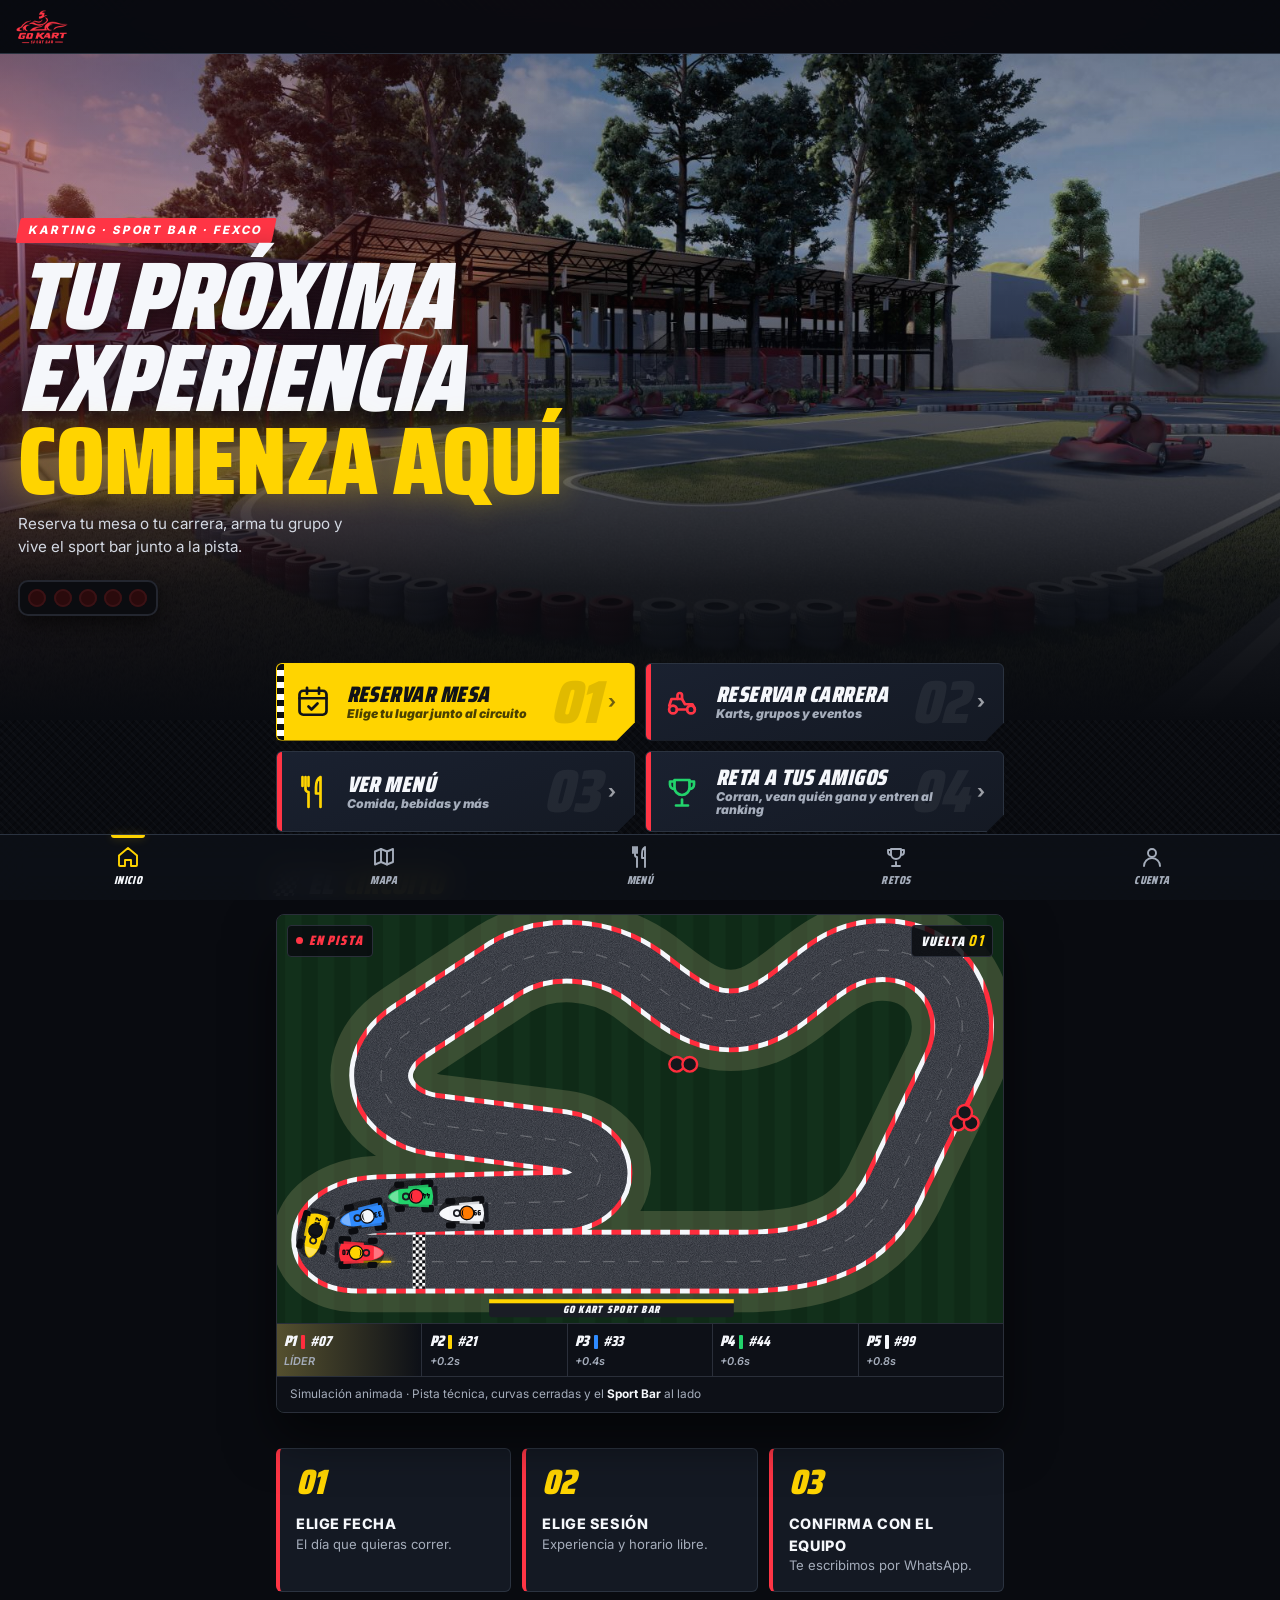
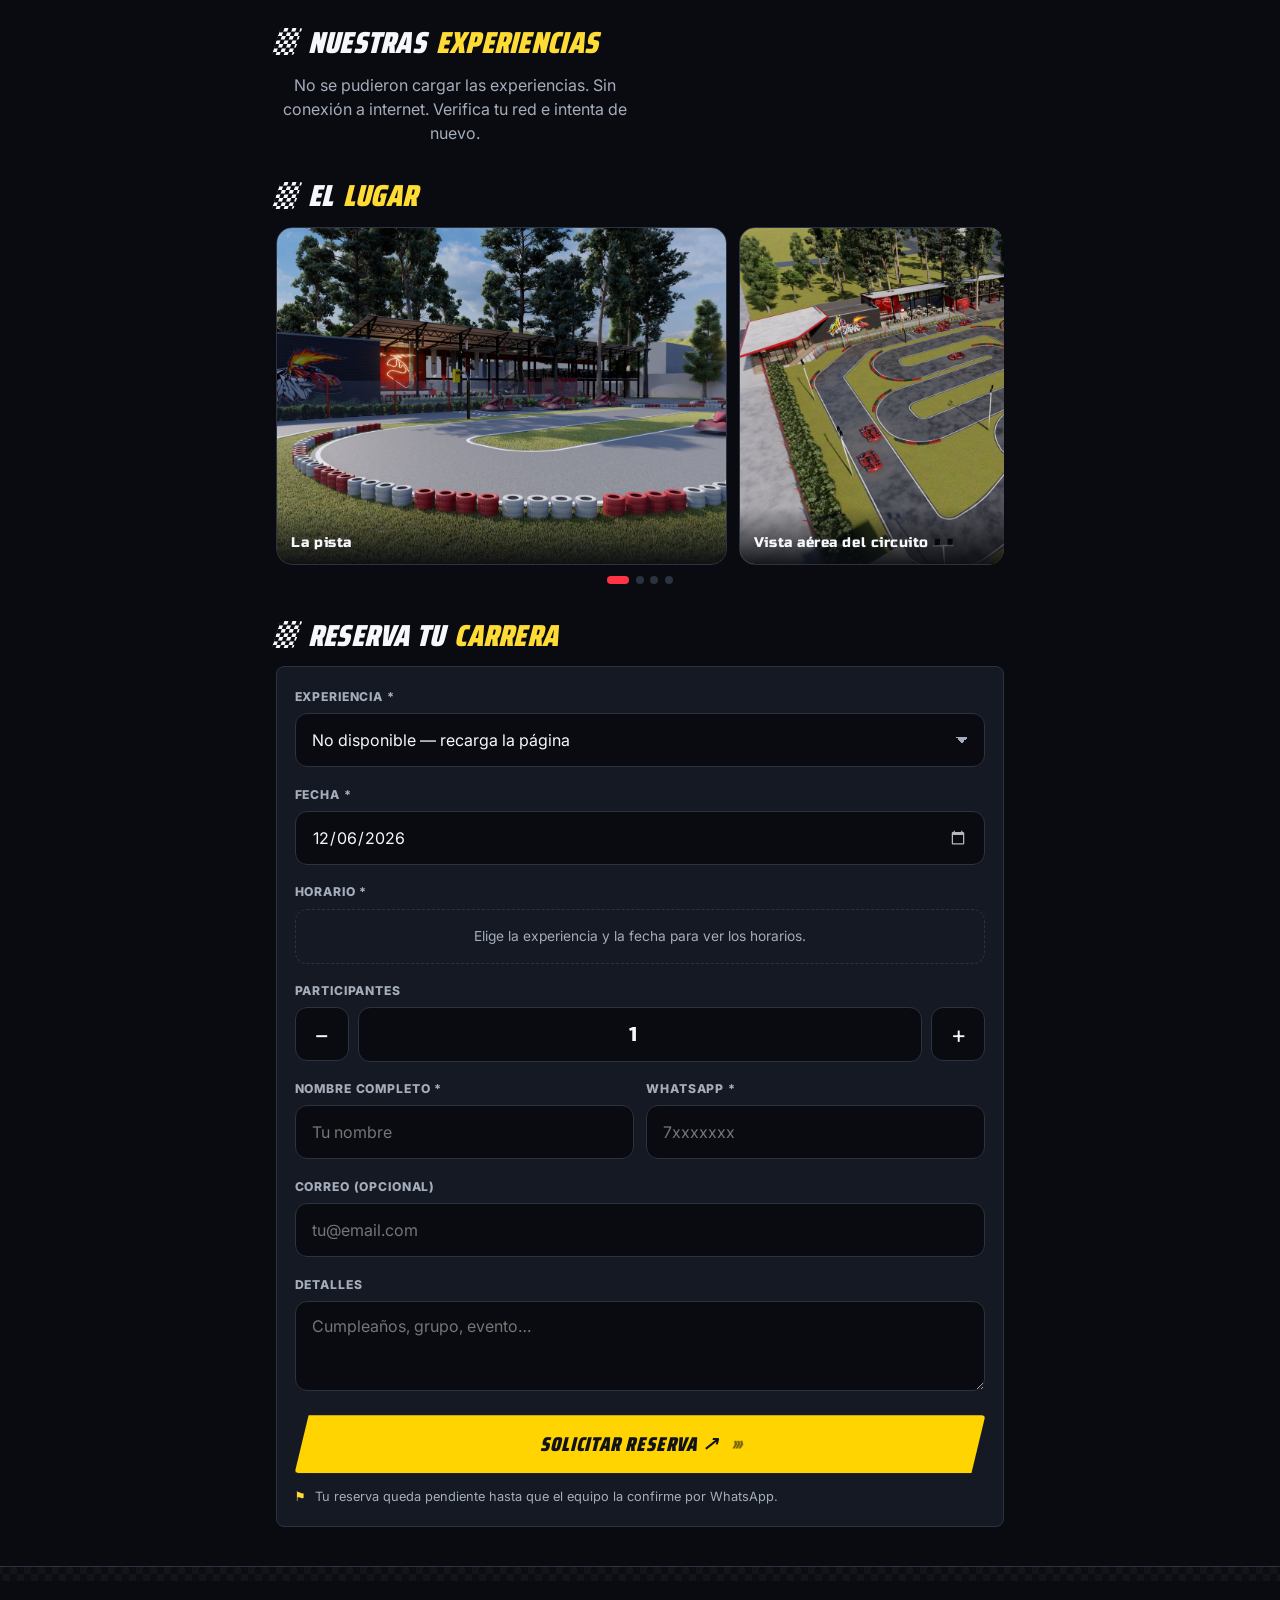
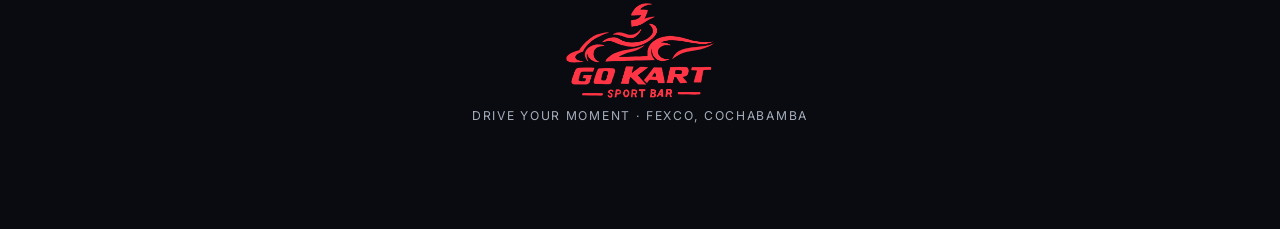
==== commit 619fb9b6: "Retos entre amigos, campeones y galería de fotos con aprobación del personal; menú inferior de 5; ca" ====
--- a/index.html
+++ b/index.html
@@ -57,6 +57,10 @@
     <a href="./menu.html" class="acceso">
       <svg viewBox="0 0 24 24" fill="none" stroke="#ffd400" stroke-width="1.8" stroke-linecap="round" stroke-linejoin="round" aria-hidden="true"><path d="M7 2v8a2 2 0 0 0 2 2v10M5 2v6M9 2v6M17 22V2c-2 1-3 3.5-3 7v4h3"/></svg>
       <span>VER MENÚ<small>Comida, bebidas y más</small></span><b class="flecha" aria-hidden="true">›</b>
+    </a>
+    <a href="./retos.html" class="acceso">
+      <svg viewBox="0 0 24 24" fill="none" stroke="#22d36b" stroke-width="1.8" stroke-linecap="round" stroke-linejoin="round" aria-hidden="true"><path d="M8 21h8M12 17v4M7 4h10v5a5 5 0 0 1-10 0Z"/><path d="M17 5h3v2a3 3 0 0 1-3 3M7 5H4v2a3 3 0 0 0 3 3"/></svg>
+      <span>RETA A TUS AMIGOS<small>Corran, vean quién gana y entren al ranking</small></span><b class="flecha" aria-hidden="true">›</b>
     </a>
   </nav>
 
@@ -217,8 +221,11 @@
     <a href="./menu.html">
       <svg viewBox="0 0 24 24" fill="none" stroke="currentColor" stroke-width="1.9" stroke-linecap="round" stroke-linejoin="round" aria-hidden="true"><path d="M7 2v8a2 2 0 0 0 2 2v10M5 2v6M9 2v6M17 22V2c-2 1-3 3.5-3 7v4h3"/></svg>Menú
     </a>
+    <a href="./retos.html">
+      <svg viewBox="0 0 24 24" fill="none" stroke="currentColor" stroke-width="1.9" stroke-linecap="round" stroke-linejoin="round" aria-hidden="true"><path d="M8 21h8M12 17v4M7 4h10v5a5 5 0 0 1-10 0Z"/><path d="M17 5h3v2a3 3 0 0 1-3 3M7 5H4v2a3 3 0 0 0 3 3"/></svg>Retos
+    </a>
     <a href="./cuenta.html">
-      <svg viewBox="0 0 24 24" fill="none" stroke="currentColor" stroke-width="1.9" stroke-linecap="round" stroke-linejoin="round" aria-hidden="true"><circle cx="12" cy="8" r="4"/><path d="M4 21a8 8 0 0 1 16 0"/></svg>Mi cuenta
+      <svg viewBox="0 0 24 24" fill="none" stroke="currentColor" stroke-width="1.9" stroke-linecap="round" stroke-linejoin="round" aria-hidden="true"><circle cx="12" cy="8" r="4"/><path d="M4 21a8 8 0 0 1 16 0"/></svg>Cuenta
     </a>
   </nav>
 
--- a/css/styles.css
+++ b/css/styles.css
@@ -698,3 +698,20 @@
   .hero-velocidad, .largada-go { display: none; }
   .hero-carrera, .h1-linea, .largada-luces i, .luz-pista, .accesos.lista .acceso.principal { animation: none; }
 }
+
+/* Menú inferior con 5 secciones (Inicio, Mapa, Menú, Retos, Cuenta) */
+.bottom-nav { grid-template-columns: repeat(5, 1fr); }
+.bottom-nav a { font-size: .72rem; }
+@media (min-width: 600px) { .accesos.lista { grid-template-columns: repeat(2, 1fr); } }
+
+/* Panel: retos y fotos */
+.reto-admin { background: var(--black); border: 1px solid var(--line); border-left: 4px solid var(--accent); border-radius: 8px; padding: .8rem; margin-bottom: .8rem; }
+.reto-admin-cab { display: flex; gap: .7rem; align-items: baseline; margin-bottom: .5rem; flex-wrap: wrap; }
+.reto-admin-cab b { font-family: var(--font-race); font-style: italic; font-weight: 900; font-size: 1.4rem; letter-spacing: .1em; color: var(--accent); }
+.reto-admin-fila { display: grid; grid-template-columns: 1fr 74px 92px; gap: .4rem; align-items: center; margin-bottom: .4rem; }
+.reto-admin-fila select, .reto-admin-fila input { background: var(--panel); border: 1px solid var(--line); color: var(--white); border-radius: 8px; padding: .5rem; font: inherit; width: 100%; }
+.reto-admin-acc { display: flex; gap: .5rem; margin-top: .5rem; flex-wrap: wrap; }
+.fotos-admin-grid { display: grid; grid-template-columns: repeat(auto-fill, minmax(150px, 1fr)); gap: .7rem; }
+.foto-admin { background: var(--black); border: 1px solid var(--line); border-radius: 8px; padding: .5rem; }
+.foto-admin img { width: 100%; aspect-ratio: 1; object-fit: cover; border-radius: 6px; margin-bottom: .4rem; }
+.foto-sin { aspect-ratio: 1; display: grid; place-items: center; text-align: center; font-size: .75rem; color: var(--muted); border: 1px dashed var(--line); border-radius: 6px; margin-bottom: .4rem; }
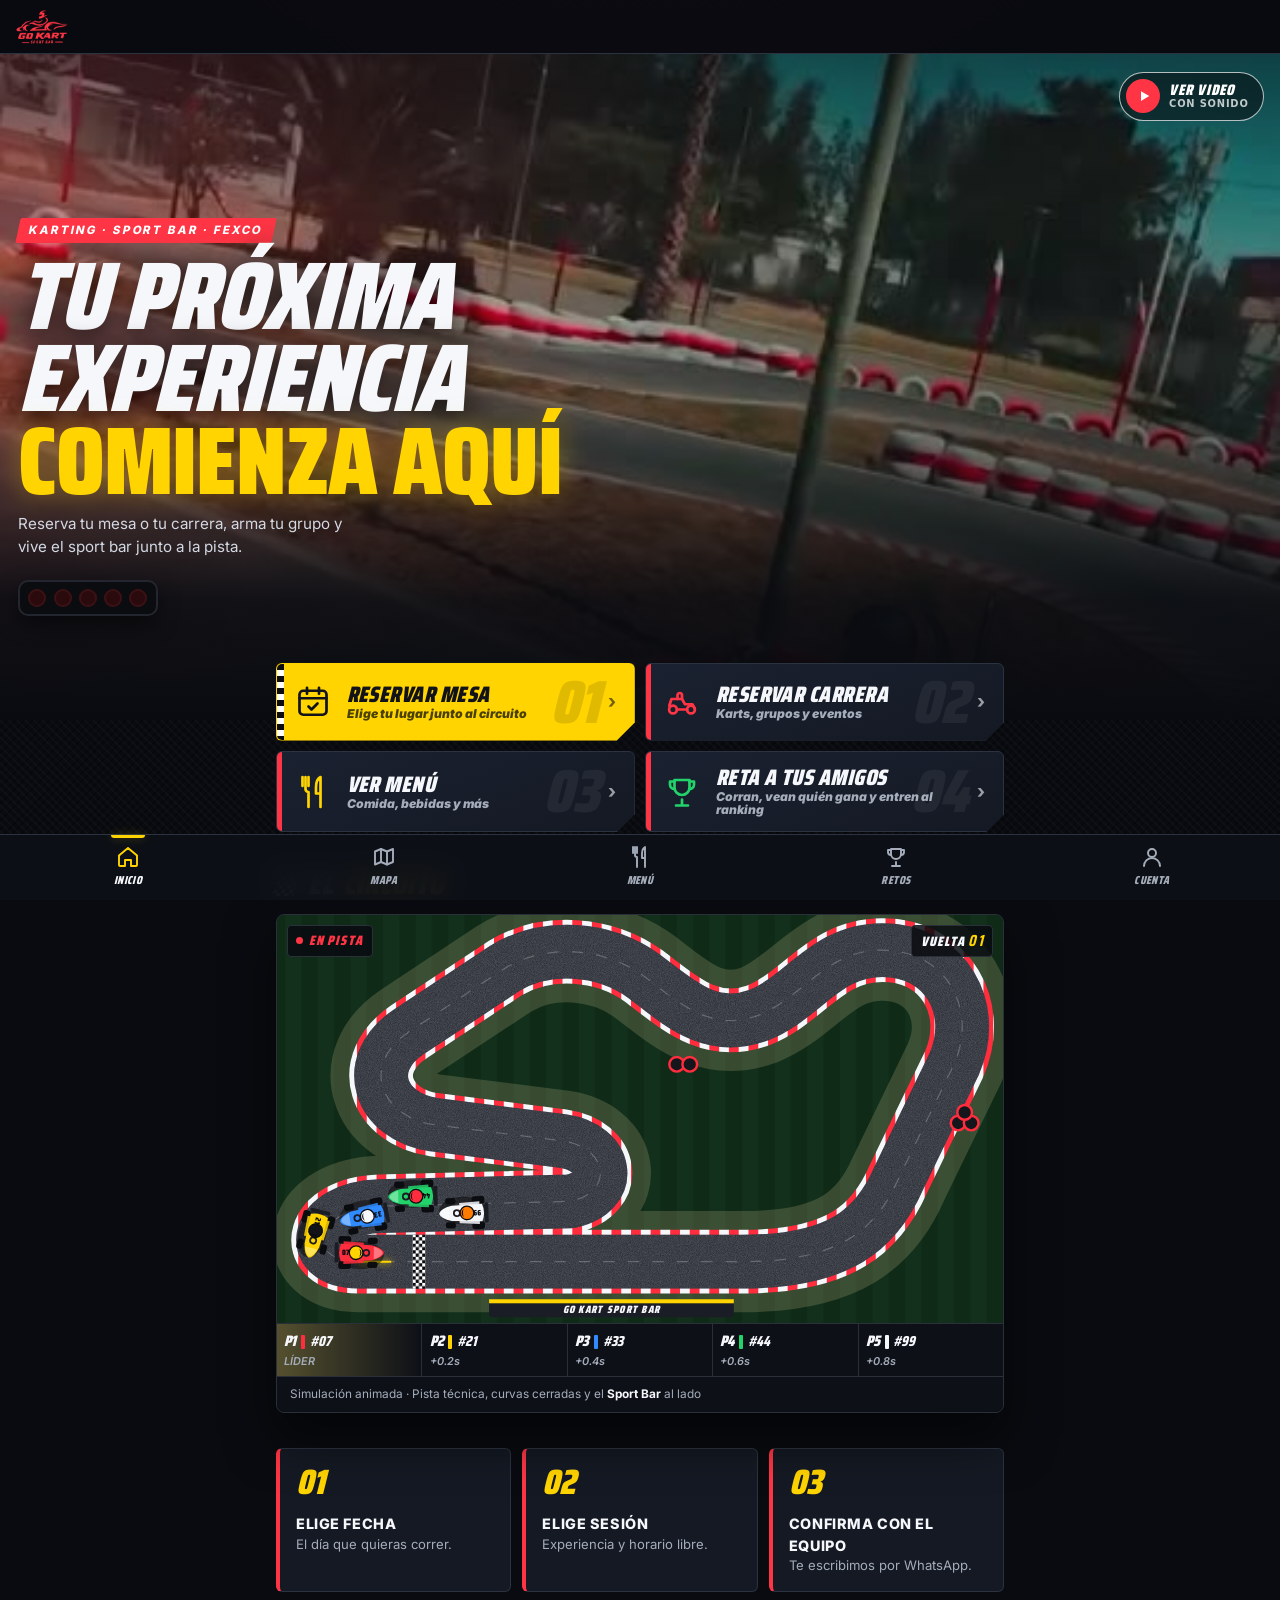
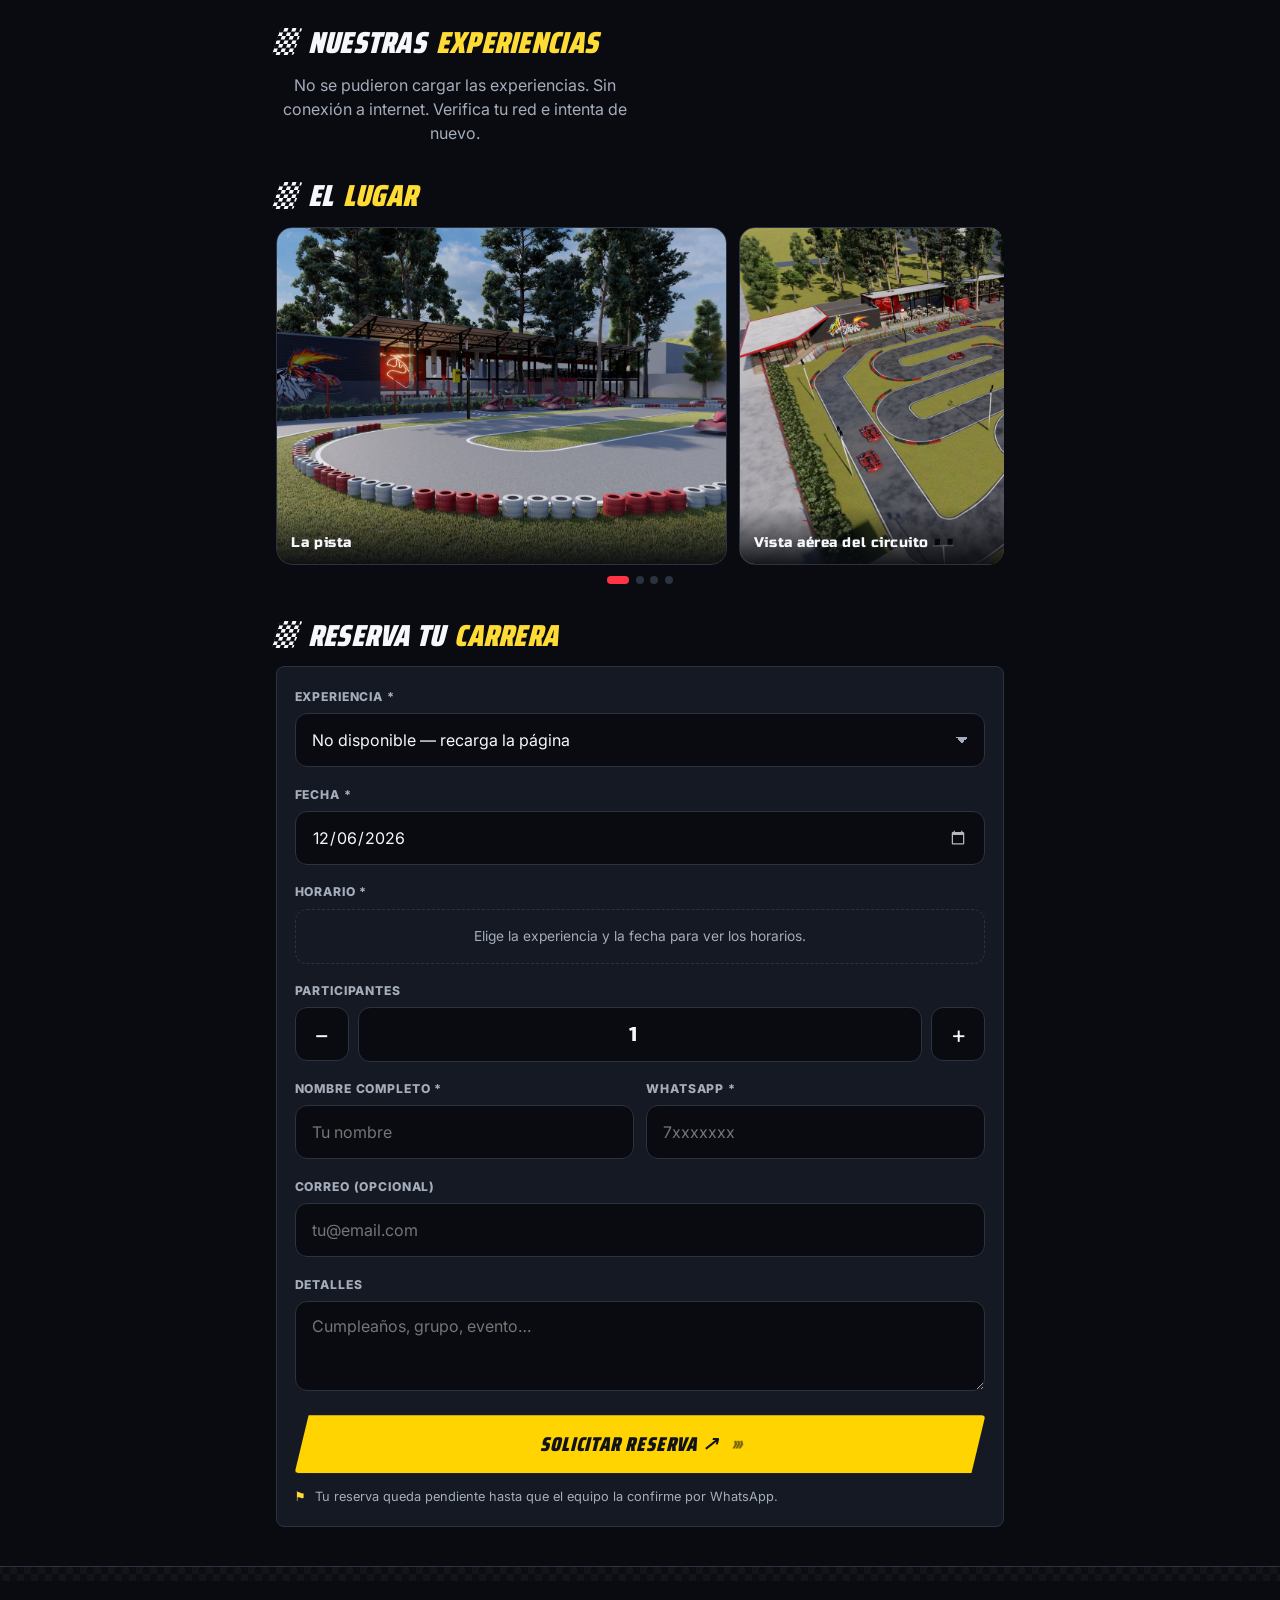
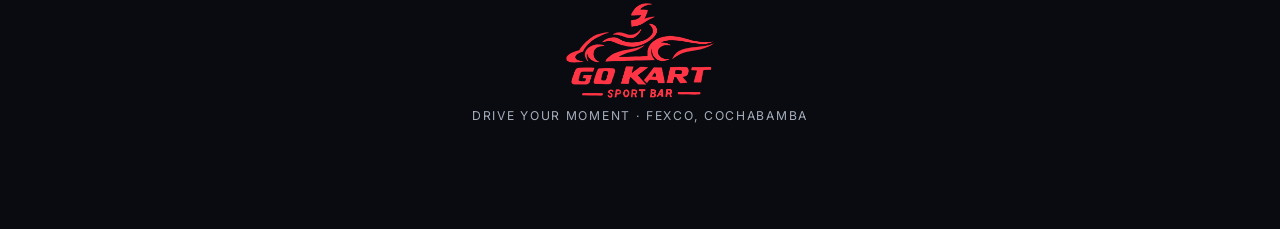
==== commit cd433d3b: "Video de la pista en el inicio (clip sin sonido de fondo) y botón Ver video con sonido; caché gokart" ====
--- a/index.html
+++ b/index.html
@@ -33,7 +33,10 @@
   </header>
 
   <!-- HERO -->
-  <section class="hero hero-carrera">
+  <section class="hero hero-carrera con-video">
+    <video class="hero-video" id="hero-video" muted loop playsinline preload="none" poster="./video/hero-poster.jpg" aria-hidden="true" tabindex="-1">
+      <source src="./video/hero-pista.mp4" type="video/mp4">
+    </video>
     <div class="hero-velocidad" aria-hidden="true"><i></i><i></i><i></i><i></i><i></i><i></i></div>
     <span class="hero-kicker">Karting · Sport Bar · FEXCO</span>
     <h1><span class="h1-linea">Tu próxima</span><span class="h1-linea">experiencia</span><em class="h1-linea">comienza aquí</em></h1>
@@ -42,7 +45,19 @@
       <div class="largada-luces"><i></i><i></i><i></i><i></i><i></i></div>
       <span class="largada-go">¡LUZ VERDE!</span>
     </div>
-  </section>
+    <button type="button" class="btn-video" id="btn-video" aria-haspopup="dialog">
+      <span class="btn-video-ico" aria-hidden="true"><svg viewBox="0 0 24 24"><path d="M8 5.5v13l11-6.5Z" fill="currentColor"/></svg></span>
+      <span>VER VIDEO<small>con sonido</small></span>
+    </button>
+  </section>
+
+  <!-- VIDEO COMPLETO -->
+  <dialog class="video-modal" id="video-modal" aria-label="Video de GO KART SPORT BAR">
+    <button type="button" class="video-cerrar" id="video-cerrar" aria-label="Cerrar video">✕</button>
+    <video id="video-completo" controls playsinline preload="none" poster="./video/completo-poster.jpg">
+      <source src="./video/gokart-completo.mp4" type="video/mp4">
+    </video>
+  </dialog>
 
   <!-- ACCESOS -->
   <nav class="accesos lista" aria-label="Accesos rápidos">
@@ -232,6 +247,7 @@
   <script src="./js/api.js"></script>
   <script src="./js/app.js"></script>
   <script src="./js/circuito.js"></script>
+  <script src="./js/video.js"></script>
   <script>
     if ("serviceWorker" in navigator) {
       navigator.serviceWorker.register("./sw.js").catch(err => console.warn("SW registro falló:", err));
--- a/css/styles.css
+++ b/css/styles.css
@@ -715,3 +715,30 @@
 .foto-admin { background: var(--black); border: 1px solid var(--line); border-radius: 8px; padding: .5rem; }
 .foto-admin img { width: 100%; aspect-ratio: 1; object-fit: cover; border-radius: 6px; margin-bottom: .4rem; }
 .foto-sin { aspect-ratio: 1; display: grid; place-items: center; text-align: center; font-size: .75rem; color: var(--muted); border: 1px dashed var(--line); border-radius: 6px; margin-bottom: .4rem; }
+
+/* ---------- VIDEO EN EL INICIO ---------- */
+.hero > .hero-video { position: absolute; inset: 0; width: 100%; height: 100%; object-fit: cover; object-position: 50% 45%; z-index: 0; background: #111; }
+.con-video { animation: none; }
+.con-video::before { z-index: 1;
+  background:
+    linear-gradient(180deg, rgba(9,11,16,.45) 0%, rgba(9,11,16,.05) 28%, rgba(9,11,16,.35) 55%, rgba(9,11,16,.92) 82%, var(--black) 100%),
+    linear-gradient(100deg, rgba(255,45,61,.3) 0%, transparent 50%); }
+.con-video > :not(.hero-video) { z-index: 2; }
+.con-video .hero-velocidad i { opacity: .45; }
+.con-video h1 { text-shadow: 0 4px 28px rgba(0,0,0,.75); }
+.btn-video { position: absolute !important; right: 1rem; top: 1.1rem; display: inline-flex; align-items: center; gap: .55rem;
+  background: rgba(9,11,16,.55); color: #fff; border: 1.5px solid rgba(255,255,255,.7); border-radius: 999px; padding: .4rem .9rem .4rem .4rem;
+  font-family: var(--font-race); font-style: italic; font-weight: 900; font-size: .95rem; letter-spacing: .05em; cursor: pointer;
+  -webkit-backdrop-filter: blur(6px); backdrop-filter: blur(6px); }
+.btn-video small { display: block; font-family: system-ui, sans-serif; font-style: normal; font-weight: 600; font-size: .62rem; letter-spacing: .08em; opacity: .75; text-transform: uppercase; line-height: 1; }
+.btn-video span:last-child { line-height: 1.05; text-align: left; }
+.btn-video-ico { width: 34px; height: 34px; border-radius: 50%; background: var(--red); display: grid; place-items: center; box-shadow: 0 0 0 0 rgba(255,45,61,.6); animation: latido 2s ease-out infinite; }
+.btn-video-ico svg { width: 18px; height: 18px; margin-left: 2px; }
+@keyframes latido { 70% { box-shadow: 0 0 0 12px rgba(255,45,61,0); } 100% { box-shadow: 0 0 0 0 rgba(255,45,61,0); } }
+.btn-video:focus-visible { outline: 3px solid var(--yellow); outline-offset: 3px; }
+.video-modal { border: 0; padding: 0; background: transparent; width: 100vw; height: 100dvh; max-width: 100vw; max-height: 100dvh; margin: 0; }
+.video-modal[open] { display: grid; place-items: center; }
+.video-modal::backdrop { background: rgba(0,0,0,.88); }
+.video-modal video { display: block; width: auto; height: auto; max-width: min(100vw, 460px); max-height: 100dvh; aspect-ratio: 9 / 16; background: #000; border-radius: 12px; }
+.video-cerrar { position: absolute; top: .6rem; right: .6rem; z-index: 2; width: 40px; height: 40px; border-radius: 50%; border: 0; background: rgba(0,0,0,.6); color: #fff; font-size: 1.1rem; cursor: pointer; }
+@media (prefers-reduced-motion: reduce) { .btn-video-ico { animation: none; } }
